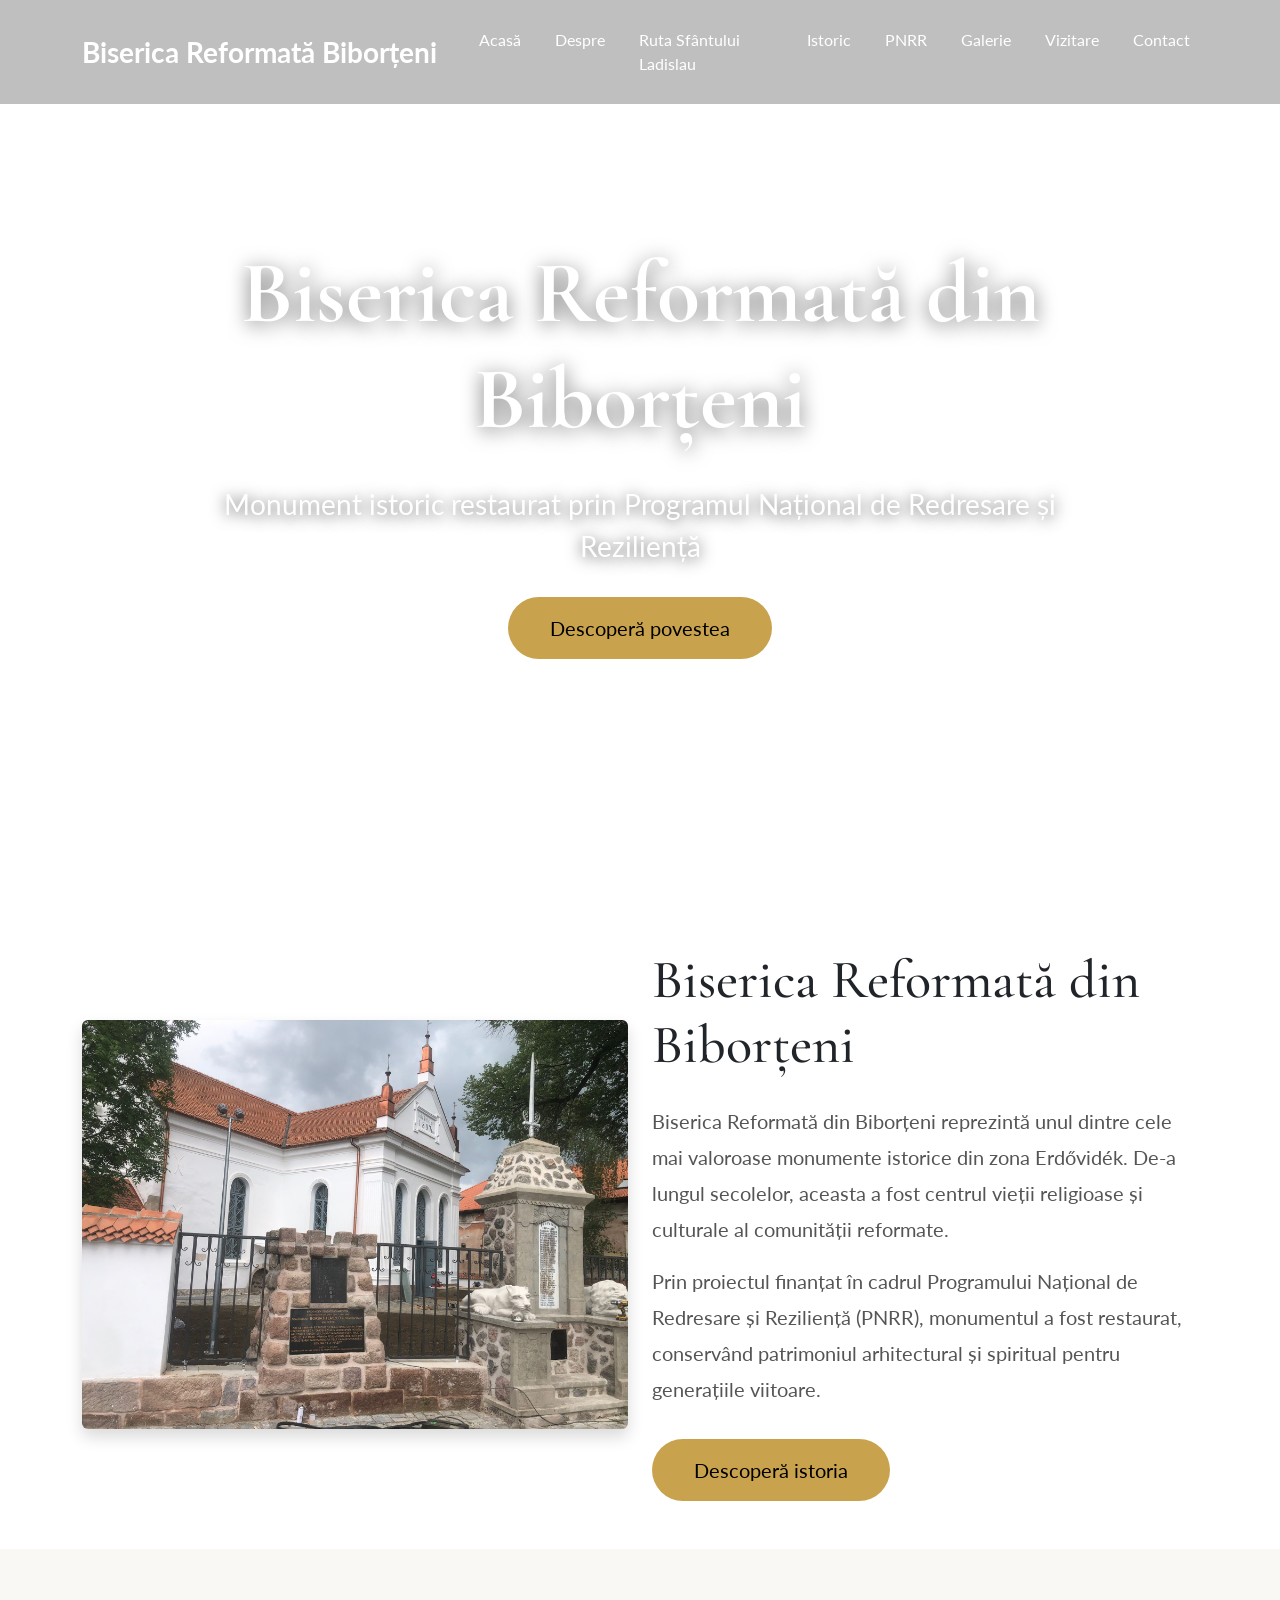
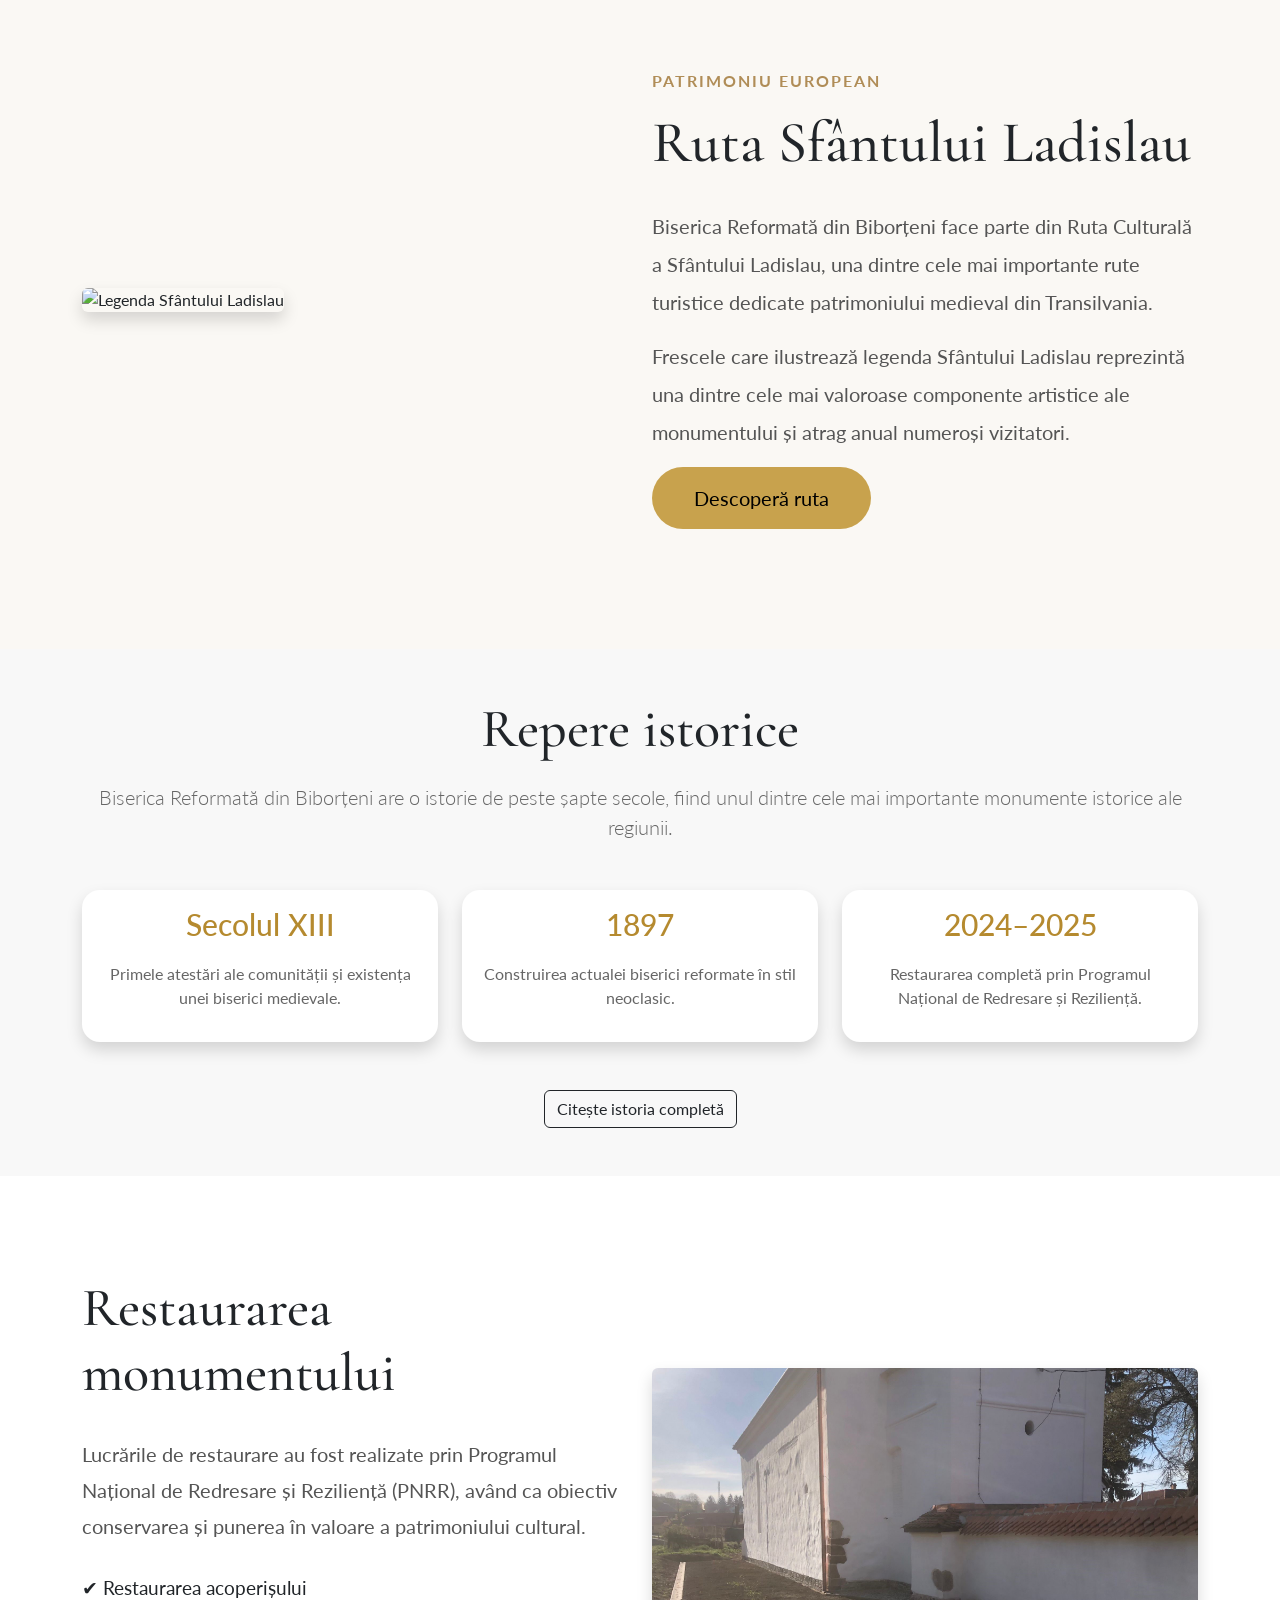
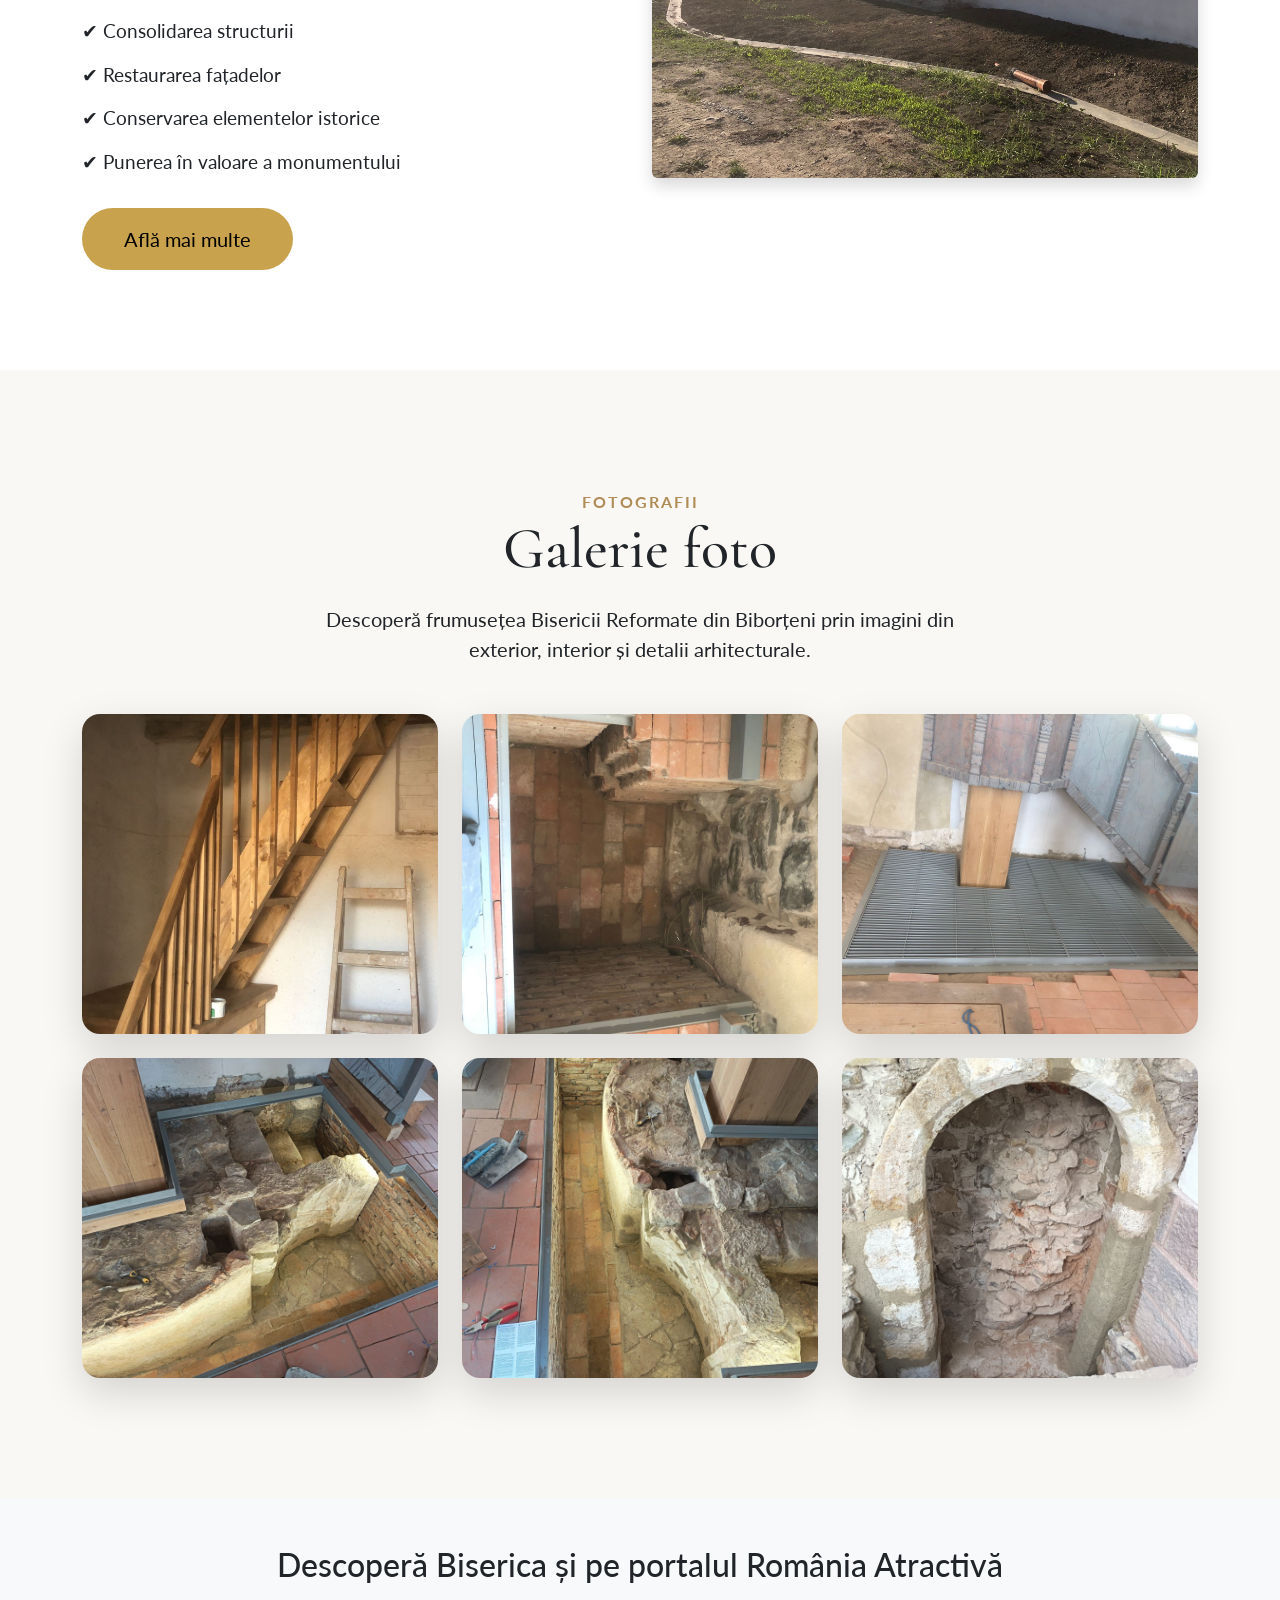
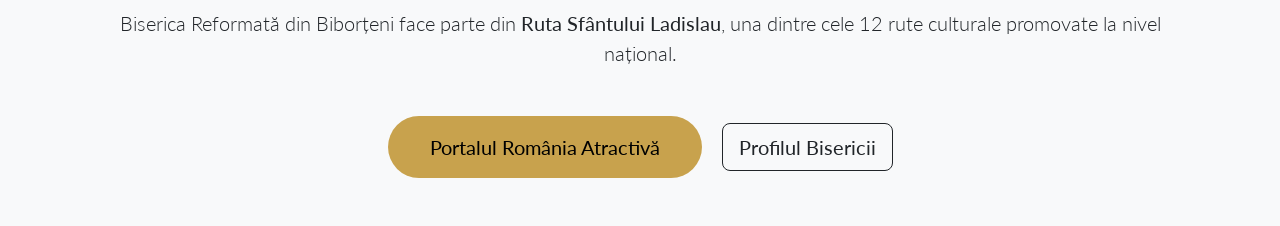
==== index.html @ fb05676d "Adaugare link Romania Atractiva" ====
<!DOCTYPE html>
<html lang="ro">
<head>
    <meta charset="UTF-8">
    <meta name="viewport" content="width=device-width, initial-scale=1.0">

    <title>Biserica Reformată din Biborțeni</title>

    <!-- Bootstrap -->
    <link href="https://cdn.jsdelivr.net/npm/bootstrap@5.3.7/dist/css/bootstrap.min.css" rel="stylesheet">

    <!-- Google Font -->
    <link rel="preconnect" href="https://fonts.googleapis.com">
    <link rel="preconnect" href="https://fonts.gstatic.com" crossorigin>

    <link href="https://fonts.googleapis.com/css2?family=Cormorant+Garamond:wght@400;600;700&family=Lato:wght@300;400;700&display=swap" rel="stylesheet">

    <!-- CSS -->
    <link rel="stylesheet" href="css/style.css">

</head>

<body>

    <!-- NAVBAR -->

<nav class="navbar navbar-expand-lg navbar-dark fixed-top">
    <div class="container">

        <a class="navbar-brand" href="index.html">
            Biserica Reformată Biborțeni
        </a>

        <button class="navbar-toggler" type="button" data-bs-toggle="collapse" data-bs-target="#menu">
            <span class="navbar-toggler-icon"></span>
        </button>

        <div class="collapse navbar-collapse" id="menu">

            <ul class="navbar-nav ms-auto">

                <li class="nav-item">
    <a class="nav-link active" href="#home">Acasă</a>
</li>

<li class="nav-item">
    <a class="nav-link" href="#despre">Despre</a>
</li>

<li class="nav-item">
    <a class="nav-link" href="#ruta">Ruta Sfântului Ladislau</a>
</li>

<li class="nav-item">
    <a class="nav-link" href="#istoric">Istoric</a>
</li>

<li class="nav-item">
    <a class="nav-link" href="#pnrr">PNRR</a>
</li>

<li class="nav-item">
    <a class="nav-link" href="#galerie">Galerie</a>
</li>

<li class="nav-item">
    <a class="nav-link" href="#vizitare">Vizitare</a>
</li>

<li class="nav-item">
    <a class="nav-link" href="#contact">Contact</a>
</li>
            </ul>

        </div>

    </div>
</nav>


<!-- HERO -->

<section id="home" class="hero">

    <div class="container">

        <h1>Biserica Reformată din Biborțeni</h1>

        <p>
            Monument istoric restaurat prin Programul Național
            de Redresare și Reziliență
        </p>

        <a href="istoric.html" class="btn btn-warning btn-lg">
            Descoperă povestea
        </a>

    </div>

</section>
<!-- Despre biserică -->

<section id="despre" class="about py-5">

    <div class="container">

        <div class="row align-items-center">

            <div class="col-lg-6">

                <img src="images/exterior/1.jpg" class="img-fluid rounded shadow" alt="Biserica Reformată Biborțeni">

            </div>

            <div class="col-lg-6">

                <h2>Biserica Reformată din Biborțeni</h2>

                <p>
                    Biserica Reformată din Biborțeni reprezintă unul dintre cele mai
                    valoroase monumente istorice din zona Erdővidék. De-a lungul
                    secolelor, aceasta a fost centrul vieții religioase și culturale
                    al comunității reformate.
                </p>

                <p>
                    Prin proiectul finanțat în cadrul Programului Național de
                    Redresare și Reziliență (PNRR), monumentul a fost restaurat,
                    conservând patrimoniul arhitectural și spiritual pentru
                    generațiile viitoare.
                </p>

                <a href="istoric.html" class="btn btn-warning mt-3">
                    Descoperă istoria
                </a>

            </div>

        </div>

    </div>

</section>

<!-- RUTA SFÂNTULUI LADISLAU -->

<section id="ruta" class="ruta-section">

    <div class="container">

        <div class="row align-items-center">

            <div class="col-lg-6">

                <div class="ruta-image">

                    <img src="images/fresco/ladislau.jpg"
                         class="img-fluid rounded shadow"
                         alt="Legenda Sfântului Ladislau">

                </div>

            </div>

            <div class="col-lg-6">

                <span class="section-subtitle">
                    Patrimoniu european
                </span>

                <h2>Ruta Sfântului Ladislau</h2>

                <p>
                    Biserica Reformată din Biborțeni face parte din
                    Ruta Culturală a Sfântului Ladislau, una dintre cele
                    mai importante rute turistice dedicate patrimoniului
                    medieval din Transilvania.
                </p>

                <p>
                    Frescele care ilustrează legenda Sfântului Ladislau
                    reprezintă una dintre cele mai valoroase componente
                    artistice ale monumentului și atrag anual numeroși
                    vizitatori.
                </p>

                <a href="#" class="btn btn-warning">
                    Descoperă ruta
                </a>

            </div>

        </div>

    </div>

</section>

<!-- Repere istorice -->

<section id="istoric" class="history-preview py-5">

    <div class="container text-center">

        <h2>Repere istorice</h2>

        <p class="lead mb-5">
            Biserica Reformată din Biborțeni are o istorie de peste șapte secole,
            fiind unul dintre cele mai importante monumente istorice ale regiunii.
        </p>

        <div class="row">

            <div class="col-md-4 mb-4">

                <div class="card h-100 shadow border-0">

                    <div class="card-body">

                        <h3>Secolul XIII</h3>

                        <p>
                            Primele atestări ale comunității și existența unei biserici medievale.
                        </p>

                    </div>

                </div>

            </div>

            <div class="col-md-4 mb-4">

                <div class="card h-100 shadow border-0">

                    <div class="card-body">

                        <h3>1897</h3>

                        <p>
                            Construirea actualei biserici reformate în stil neoclasic.
                        </p>

                    </div>

                </div>

            </div>

            <div class="col-md-4 mb-4">

                <div class="card h-100 shadow border-0">

                    <div class="card-body">

                        <h3>2024–2025</h3>

                        <p>
                            Restaurarea completă prin Programul Național de Redresare și Reziliență.
                        </p>

                    </div>

                </div>

            </div>

        </div>

        <a href="istoric.html" class="btn btn-outline-dark mt-4">
            Citește istoria completă
        </a>

    </div>

</section>

<!-- PNRR -->

<section id="pnrr" class="pnrr-section">

    <div class="container">

        <div class="row align-items-center">

            <div class="col-lg-6 order-lg-2">

                <img src="images/restoration/1.jpg"
                     class="img-fluid rounded shadow"
                     alt="Restaurarea bisericii">

            </div>

            <div class="col-lg-6 order-lg-1">

                <h2>Restaurarea monumentului</h2>

                <p>
                    Lucrările de restaurare au fost realizate prin Programul Național
                    de Redresare și Reziliență (PNRR), având ca obiectiv conservarea
                    și punerea în valoare a patrimoniului cultural.
                </p>

                <ul class="pnrr-list">
                    <li>✔ Restaurarea acoperișului</li>
                    <li>✔ Consolidarea structurii</li>
                    <li>✔ Restaurarea fațadelor</li>
                    <li>✔ Conservarea elementelor istorice</li>
                    <li>✔ Punerea în valoare a monumentului</li>
                </ul>

                <a href="pnrr.html" class="btn btn-warning mt-3">
                    Află mai multe
                </a>

            </div>

        </div>

    </div>

</section>

<!-- GALERIE -->

<section id="galerie" class="gallery-section">

<div class="container">

<div class="text-center mb-5">

<span class="section-subtitle">Fotografii</span>

<h2>Galerie foto</h2>

<p>
Descoperă frumusețea Bisericii Reformate din Biborțeni prin imagini
din exterior, interior și detalii arhitecturale.
</p>

</div>

<div class="row g-4">

<div class="col-md-4">

<img src="images/gallery/1.jpg" class="gallery-img">

</div>

<div class="col-md-4">

<img src="images/gallery/2.jpg" class="gallery-img">

</div>

<div class="col-md-4">

<img src="images/gallery/3.jpg" class="gallery-img">

</div>

<div class="col-md-4">

<img src="images/gallery/4.jpg" class="gallery-img">

</div>

<div class="col-md-4">

<img src="images/gallery/5.jpg" class="gallery-img">

</div>

<div class="col-md-4">

<img src="images/gallery/6.jpg" class="gallery-img">

</div>

</div>

</div>

</section>
<!-- România Atractivă -->

<section class="py-5 bg-light">

    <div class="container text-center">

        <h2 class="mb-4">
            Descoperă Biserica și pe portalul România Atractivă
        </h2>

        <p class="lead mb-5">
            Biserica Reformată din Biborțeni face parte din
            <strong>Ruta Sfântului Ladislau</strong>,
            una dintre cele 12 rute culturale promovate la nivel național.
        </p>

        <a href="https://romania-atractiva.ro/"
           target="_blank"
           class="btn btn-warning btn-lg me-3">

            Portalul România Atractivă

        </a>

        <a href="https://romania-atractiva.ro/ro/profiles/parohia-reformata-biborteni"
           target="_blank"
           class="btn btn-outline-dark btn-lg">

            Profilul Bisericii

        </a>

    </div>

</section>
<script src="https://cdn.jsdelivr.net/npm/bootstrap@5.3.7/dist/js/bootstrap.bundle.min.js"></script>

</body>
</html>
---- css/style.css ----
body{

    font-family: 'Lato', sans-serif;

}

.hero{

    height:100vh;

    background:
        linear-gradient rgba(0,0,0,.45), rgba(0,0,0,.45),
        url("../images/hero/hero.jpg");

    background-size:cover;
    background-position:center;
    background-repeat:no-repeat;

    color:white;

    display:flex;
    align-items:center;
    justify-content:center;

    text-align:center;

}

.hero h1{

    font-family:'Cormorant Garamond', serif;

    font-size:88px;

    font-weight:700;

    text-shadow:0 3px 20px rgba(0,0,0,.6);

}

.hero p{

    font-size:28px;

    margin:30px auto;

    max-width:900px;

    text-shadow:0 2px 15px rgba(0,0,0,.7);

}

/* =========================
   NAVBAR
========================= */

.navbar{

    padding:20px 0;

    background:rgba(0,0,0,.25);

    backdrop-filter:blur(10px);

    transition:.4s;

}

.navbar-brand{

    font-weight:700;

    font-size:28px;

}

.nav-link{

    color:white !important;

    margin-left:18px;

    transition:.3s;

}

.nav-link:hover{

    color:#d4af37 !important;

}
.btn-warning{

    background:#c8a24d;

    border:none;

    padding:16px 42px;

    border-radius:50px;

    font-size:20px;

    transition:.4s;

}

.btn-warning:hover{

    background:white;

    color:#222;

    transform:translateY(-4px);

}
/* =======================
   DESPRE
======================= */

.about{

    padding:100px 0;

    background:#ffffff;

}

.about h2{

    font-family:'Cormorant Garamond', serif;

    font-size:54px;

    margin-bottom:25px;

}

.about p{

    font-size:20px;

    line-height:1.8;

    color:#555;

}

/* ===========================
   HISTORY
=========================== */

.history-preview{

    background:#f8f8f8;

    padding:100px 0;

}

.history-preview h2{

    font-family:'Cormorant Garamond', serif;

    font-size:54px;

    margin-bottom:20px;

}

.history-preview .card{

    border-radius:18px;

    transition:.35s;

}

.history-preview .card:hover{

    transform:translateY(-10px);

}

.history-preview h3{

    color:#b58a2f;

    font-size:30px;

    margin-bottom:20px;

}

.history-preview p{

    color:#666;

}

/* ==========================
   PNRR
========================== */

.pnrr-section{

    padding:100px 0;

    background:white;

}

.pnrr-section h2{

    font-family:'Cormorant Garamond', serif;

    font-size:54px;

    margin-bottom:30px;

}

.pnrr-section p{

    font-size:20px;

    color:#555;

    line-height:1.8;

}

.pnrr-list{

    list-style:none;

    padding:0;

    margin-top:30px;

}

.pnrr-list li{

    font-size:19px;

    margin-bottom:15px;

}

/*=========================
      RUTA
=========================*/

.ruta-section{

    padding:120px 0;

    background:#faf8f4;

}

.section-subtitle{

    color:#b08d57;

    font-weight:700;

    letter-spacing:2px;

    text-transform:uppercase;

}

.ruta-section h2{

    font-family:'Cormorant Garamond', serif;

    font-size:58px;

    margin:15px 0 30px;

}

.ruta-section p{

    font-size:20px;

    line-height:1.9;

    color:#555;

}

.ruta-image img{

    border-radius:20px;

}
/*=========================
GALERIE
=========================*/

.gallery-section{

padding:120px 0;

background:#faf8f4;

}

.gallery-section h2{

font-size:58px;

font-family:'Cormorant Garamond',serif;

margin-bottom:20px;

}

.gallery-section p{

max-width:700px;

margin:auto;

font-size:20px;

margin-bottom:50px;

}

.gallery-img{

width:100%;

height:320px;

object-fit:cover;

border-radius:18px;

transition:.4s;

cursor:pointer;

box-shadow:0 15px 40px rgba(0,0,0,.15);

}

.gallery-img:hover{

transform:scale(1.04);

}
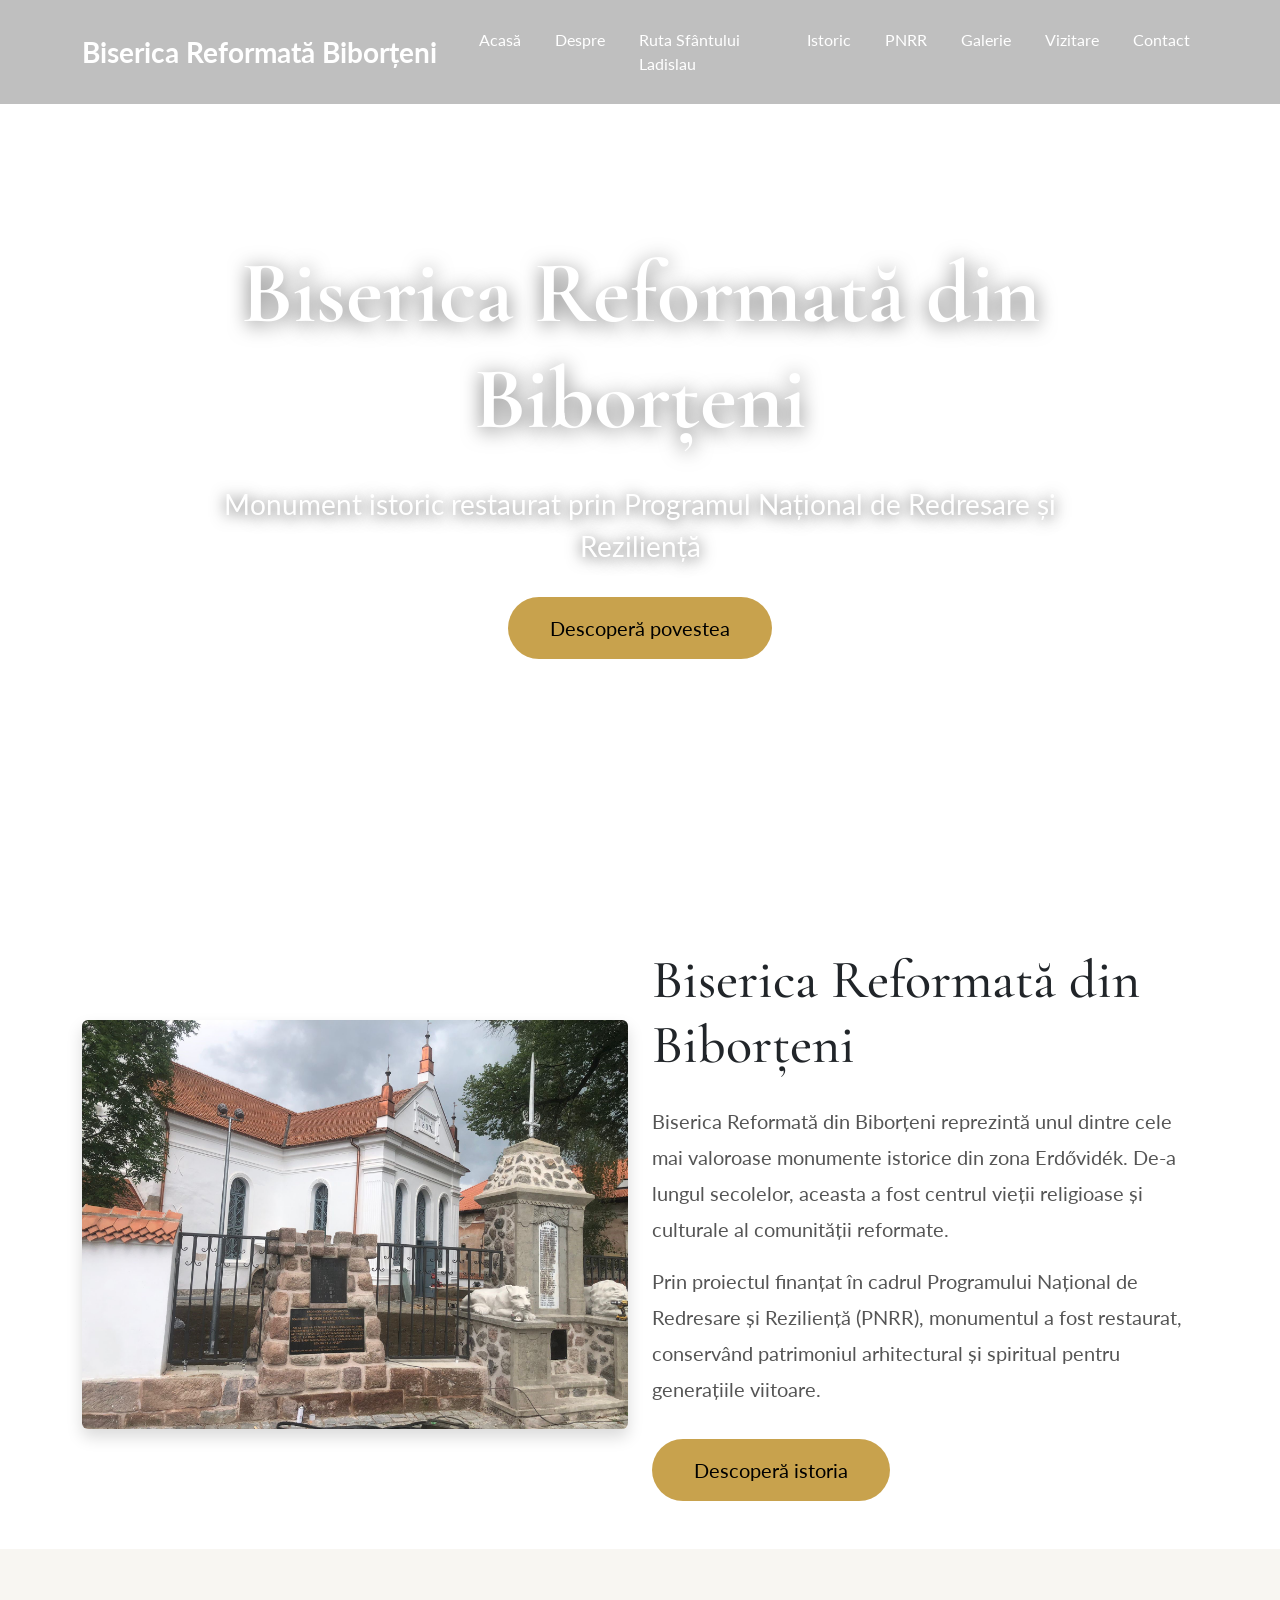
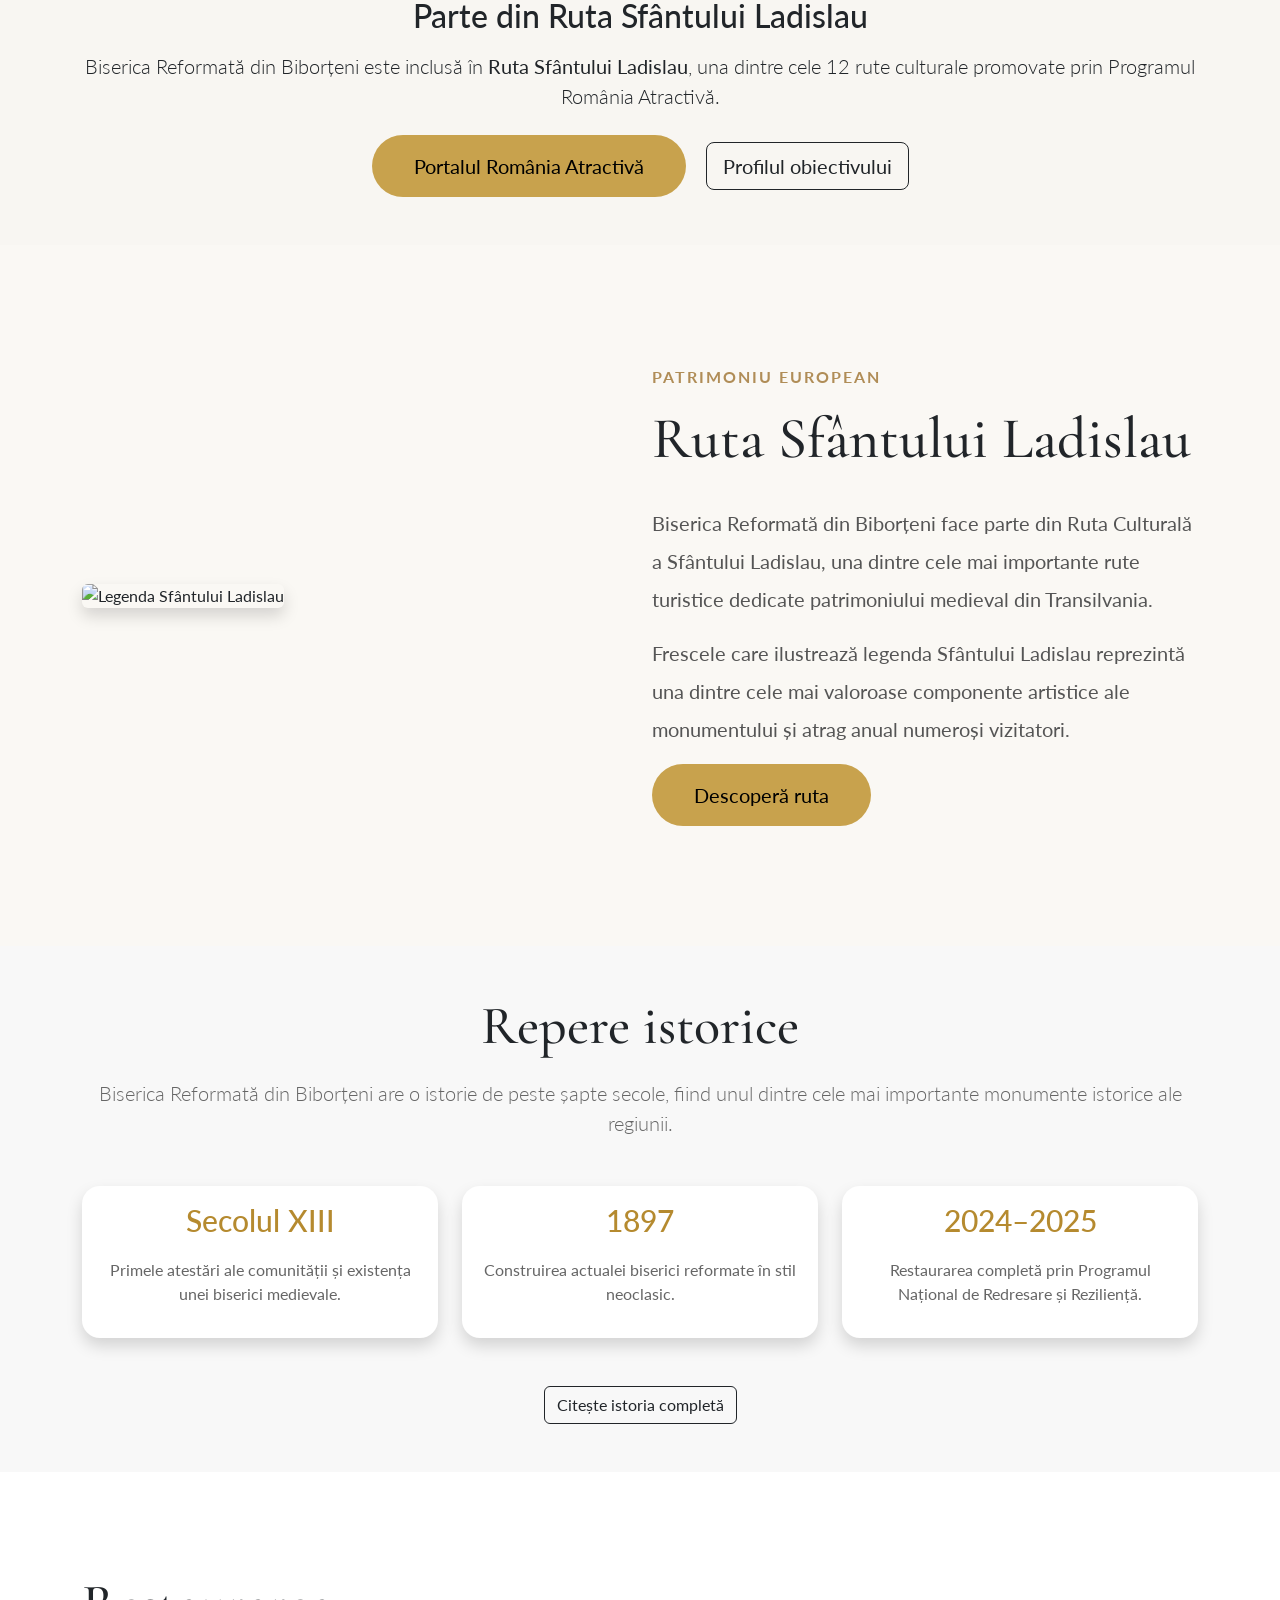
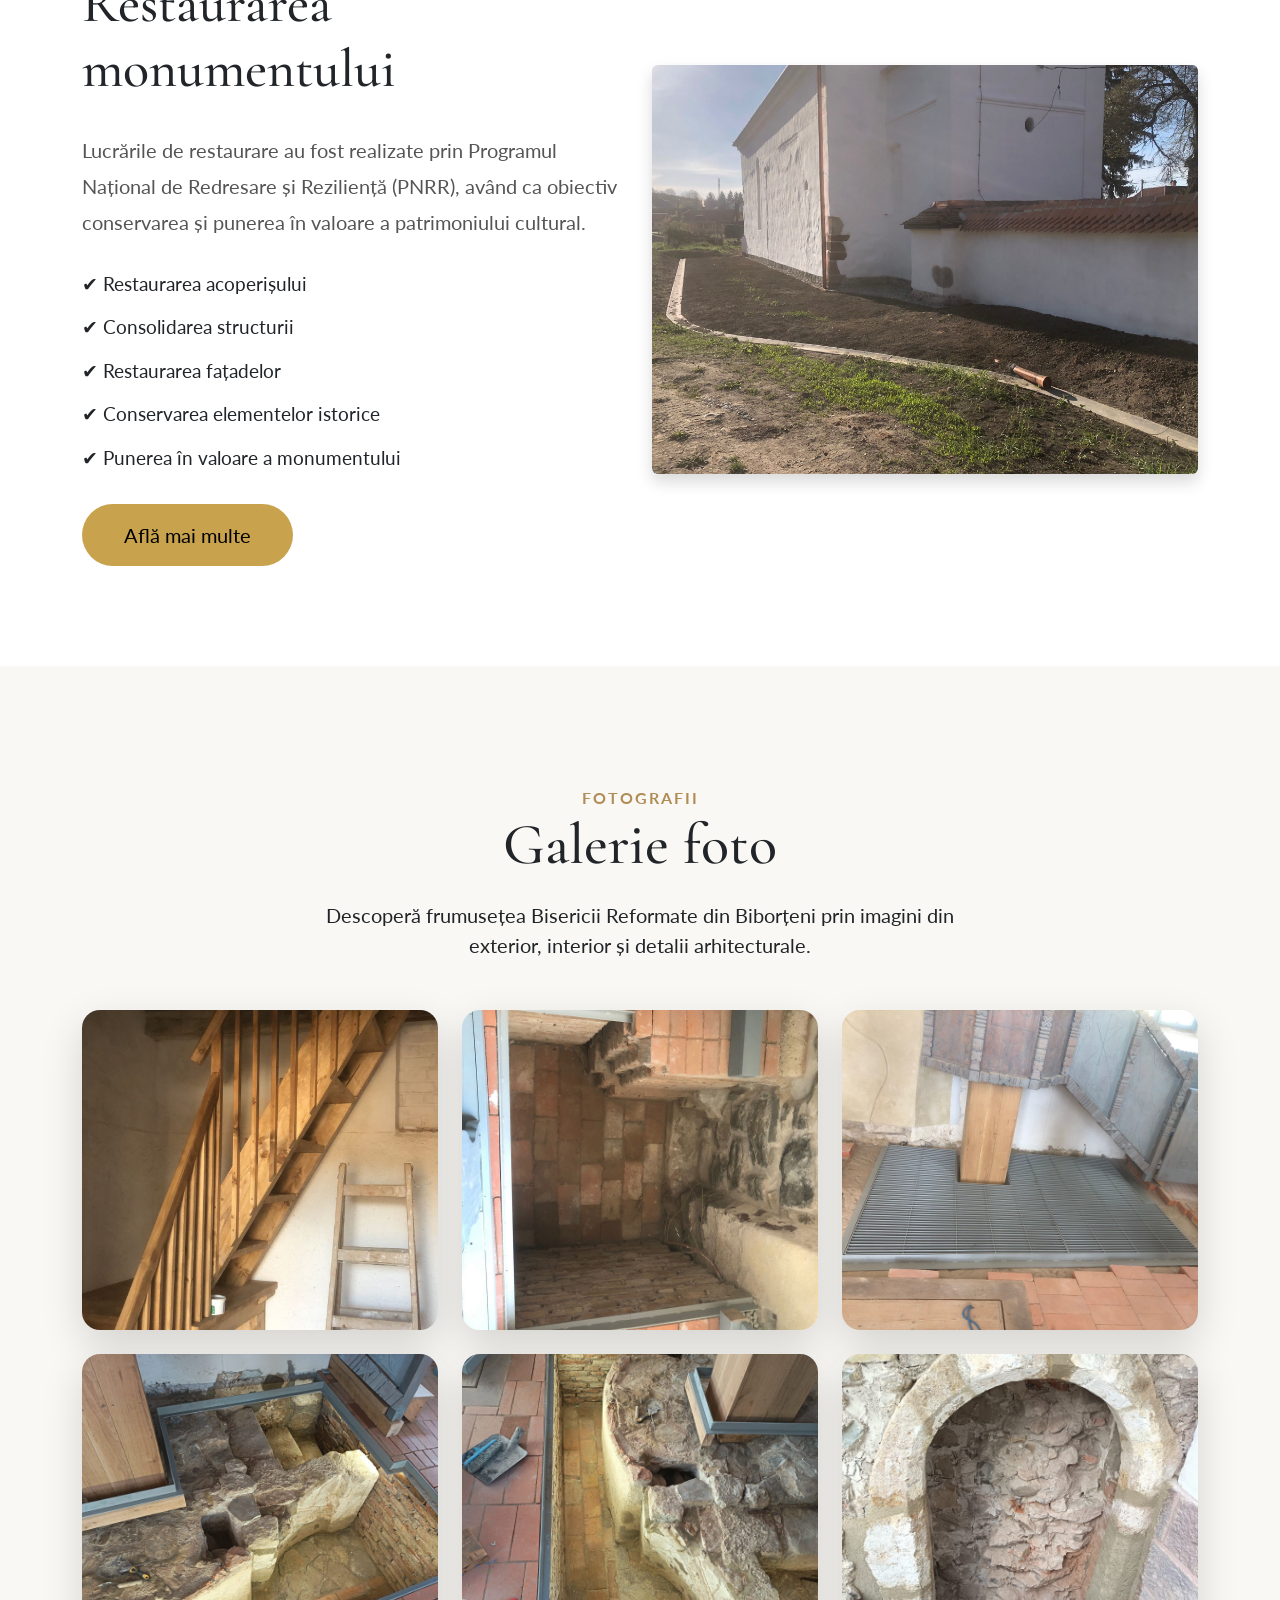
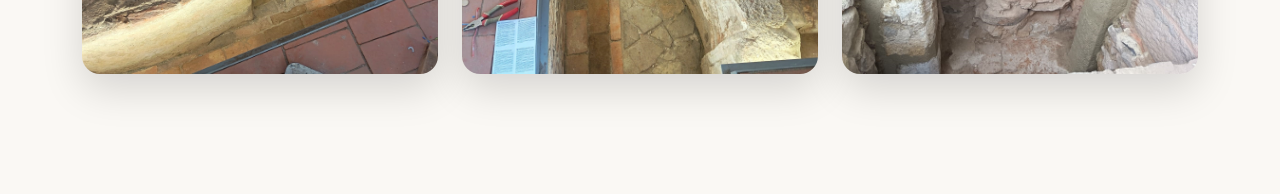
==== commit 6262f010: "Adaugare link Romania Atractiva" ====
--- a/index.html
+++ b/index.html
@@ -142,6 +142,41 @@
 
 </section>
 
+<!-- România Atractivă -->
+
+<section class="py-5" style="background:#f8f6f2;">
+
+    <div class="container text-center">
+
+        <h2 class="mb-3">
+            Parte din Ruta Sfântului Ladislau
+        </h2>
+
+        <p class="lead mb-4">
+            Biserica Reformată din Biborțeni este inclusă în
+            <strong>Ruta Sfântului Ladislau</strong>, una dintre cele 12 rute culturale
+            promovate prin Programul România Atractivă.
+        </p>
+
+        <a href="https://romania-atractiva.ro/"
+           target="_blank"
+           class="btn btn-warning btn-lg me-3">
+
+            Portalul România Atractivă
+
+        </a>
+
+        <a href="https://romania-atractiva.ro/ro/profiles/parohia-reformata-biborteni"
+           target="_blank"
+           class="btn btn-outline-dark btn-lg">
+
+            Profilul obiectivului
+
+        </a>
+
+    </div>
+
+</section>
 <!-- RUTA SFÂNTULUI LADISLAU -->
 
 <section id="ruta" class="ruta-section">
@@ -383,41 +418,7 @@
 </div>
 
 </section>
-<!-- România Atractivă -->
-
-<section class="py-5 bg-light">
-
-    <div class="container text-center">
-
-        <h2 class="mb-4">
-            Descoperă Biserica și pe portalul România Atractivă
-        </h2>
-
-        <p class="lead mb-5">
-            Biserica Reformată din Biborțeni face parte din
-            <strong>Ruta Sfântului Ladislau</strong>,
-            una dintre cele 12 rute culturale promovate la nivel național.
-        </p>
-
-        <a href="https://romania-atractiva.ro/"
-           target="_blank"
-           class="btn btn-warning btn-lg me-3">
-
-            Portalul România Atractivă
-
-        </a>
-
-        <a href="https://romania-atractiva.ro/ro/profiles/parohia-reformata-biborteni"
-           target="_blank"
-           class="btn btn-outline-dark btn-lg">
-
-            Profilul Bisericii
-
-        </a>
-
-    </div>
-
-</section>
+
 <script src="https://cdn.jsdelivr.net/npm/bootstrap@5.3.7/dist/js/bootstrap.bundle.min.js"></script>
 
 </body>
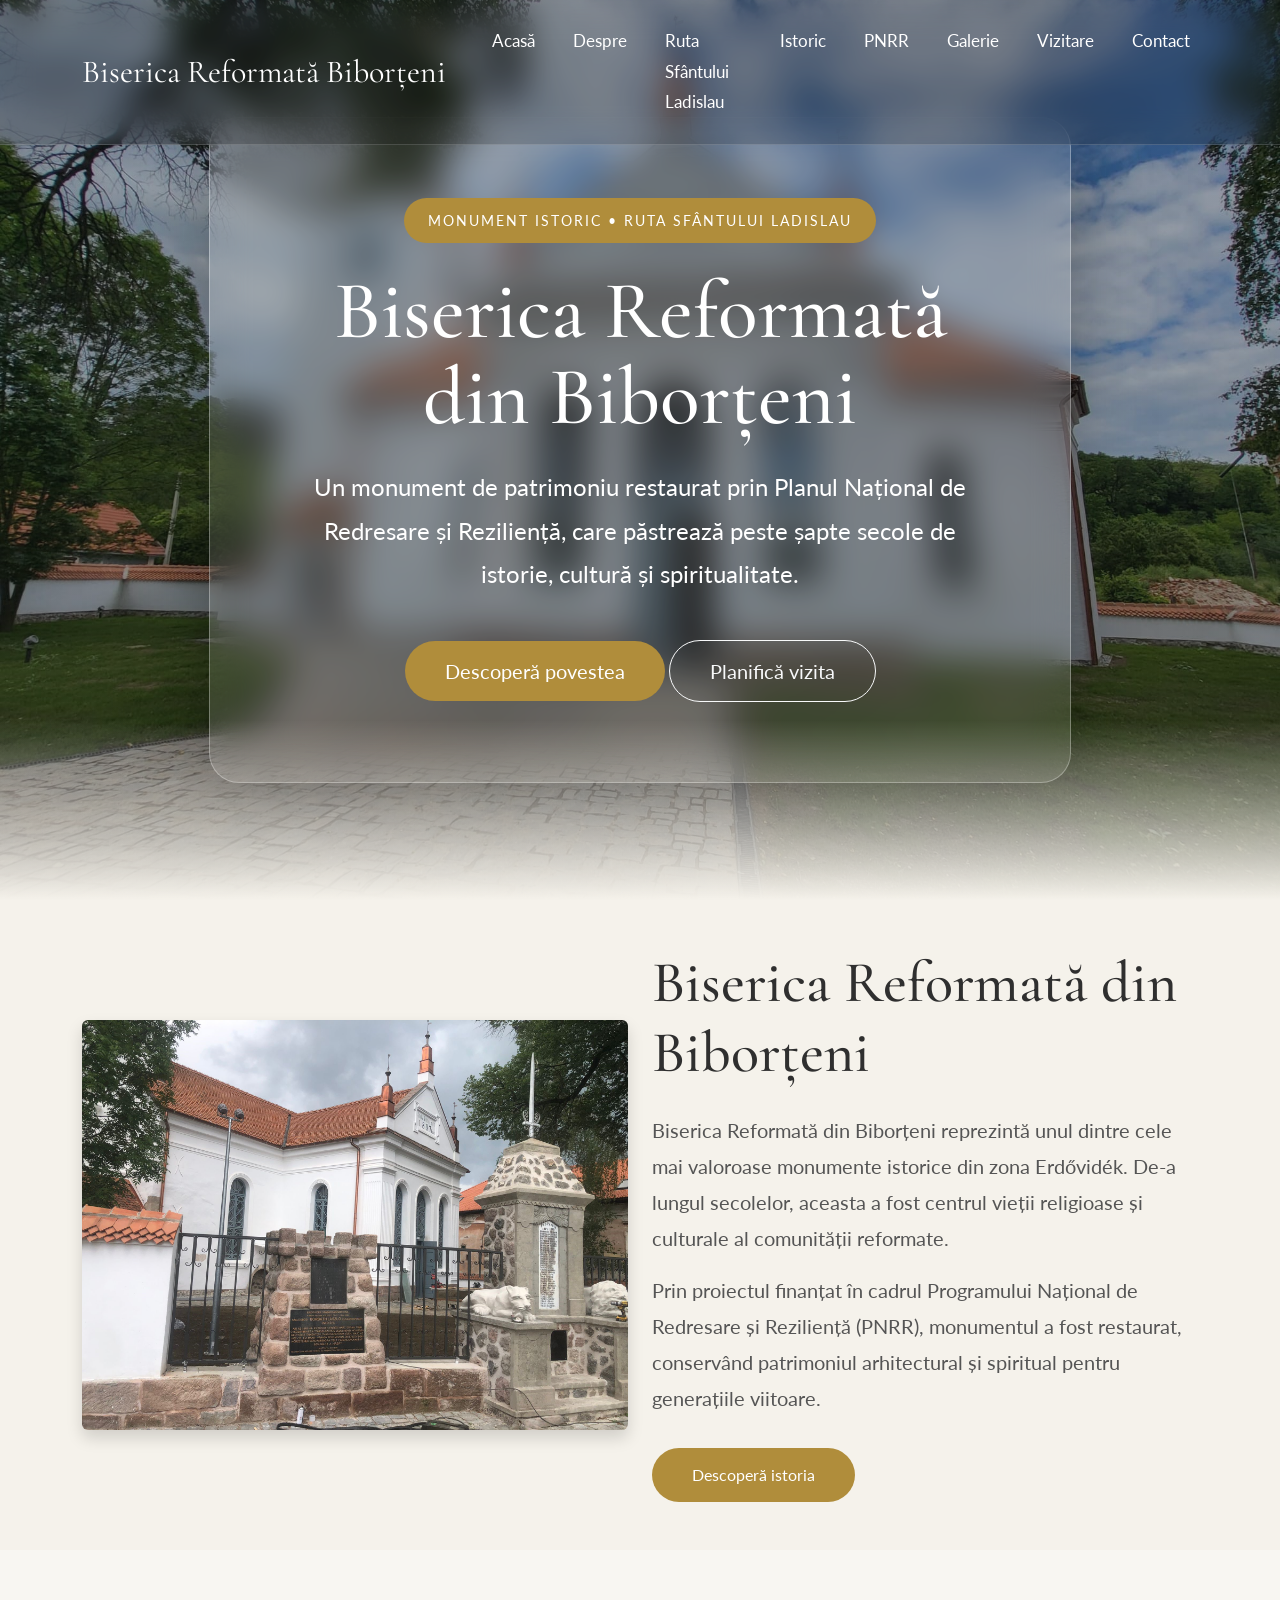
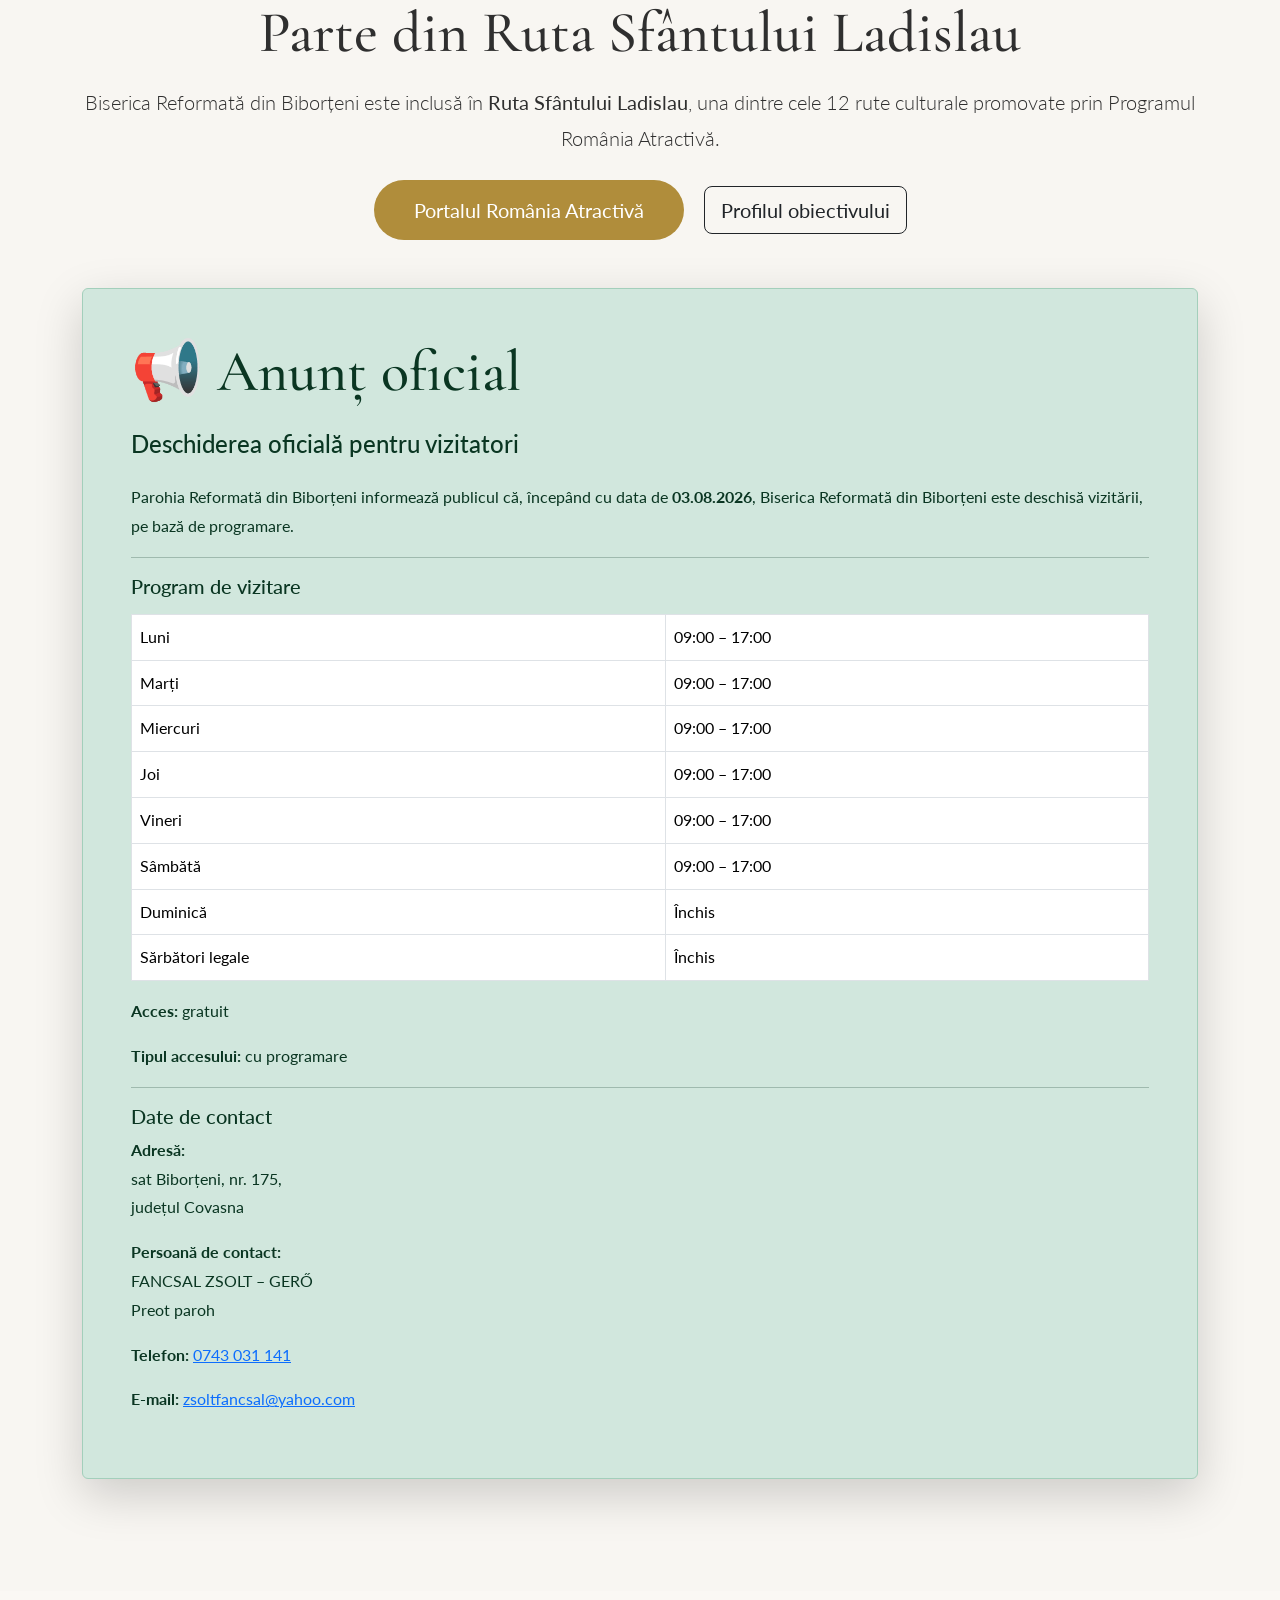
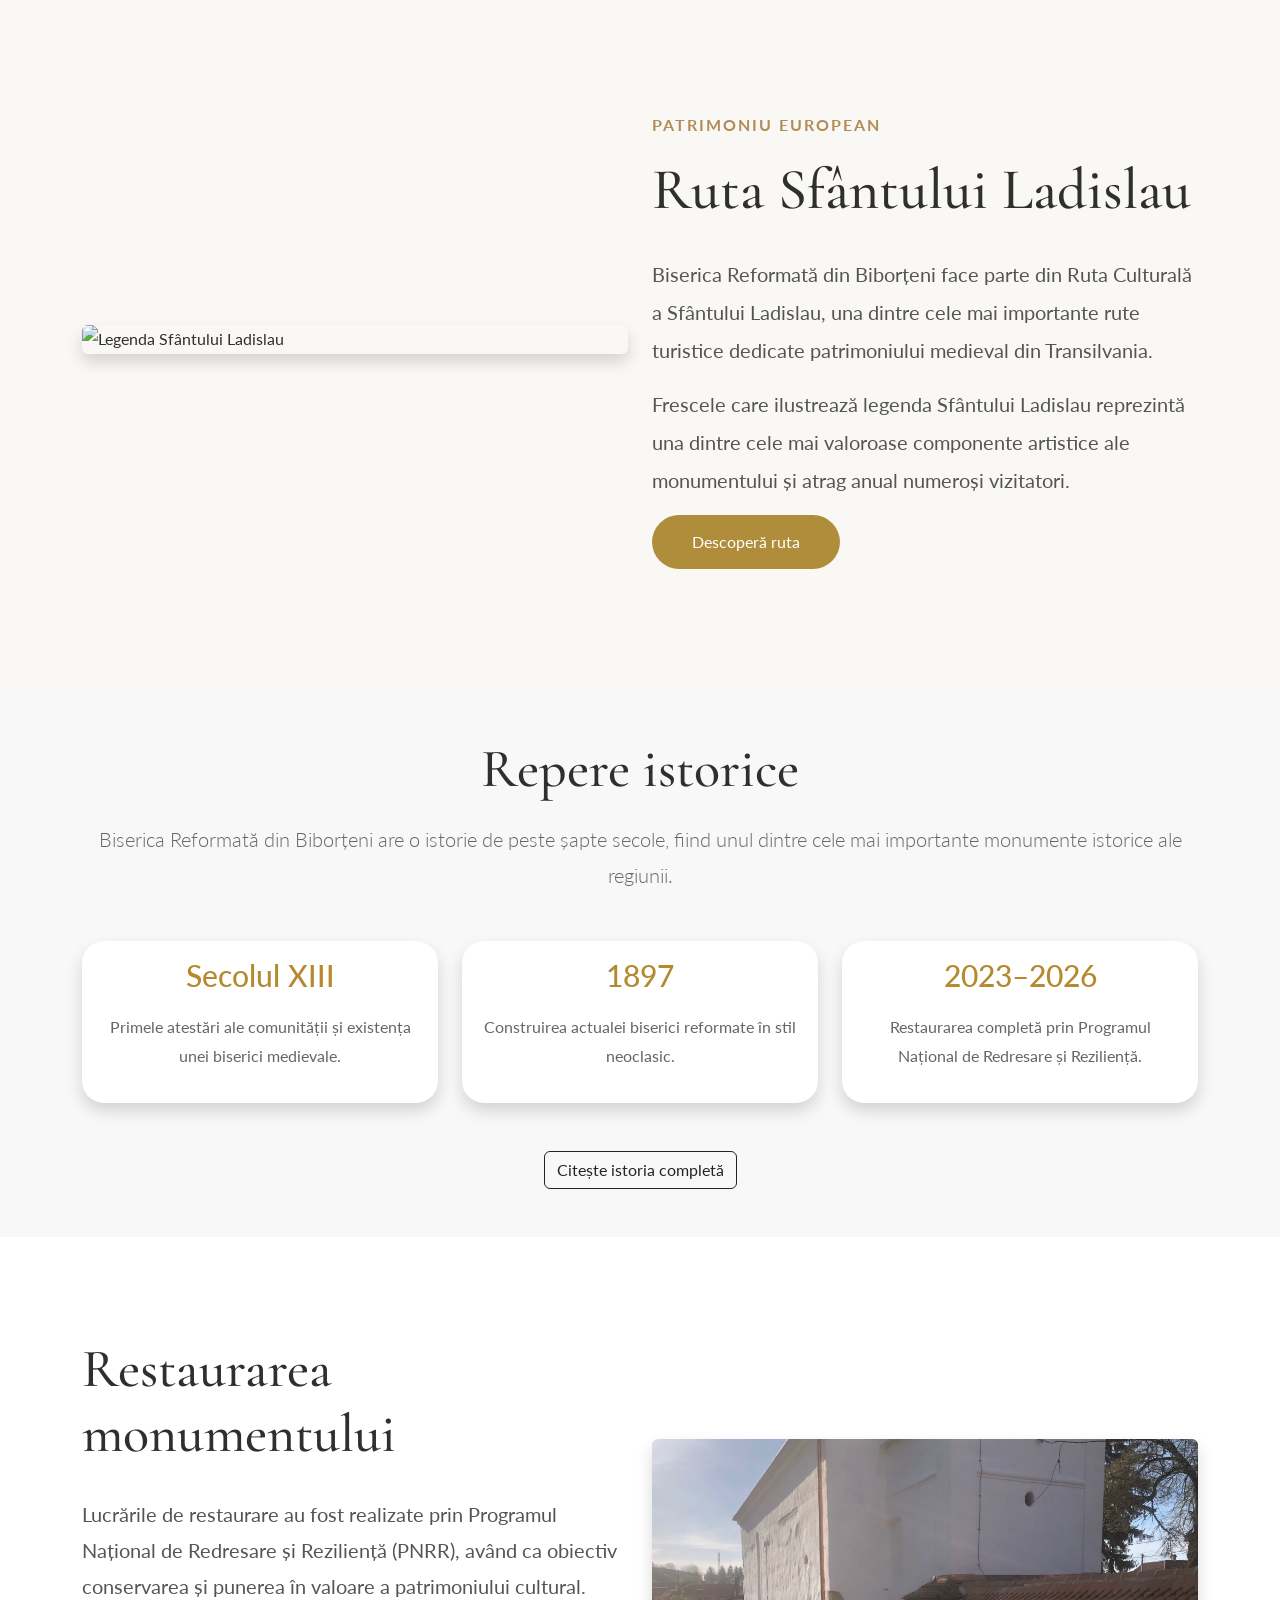
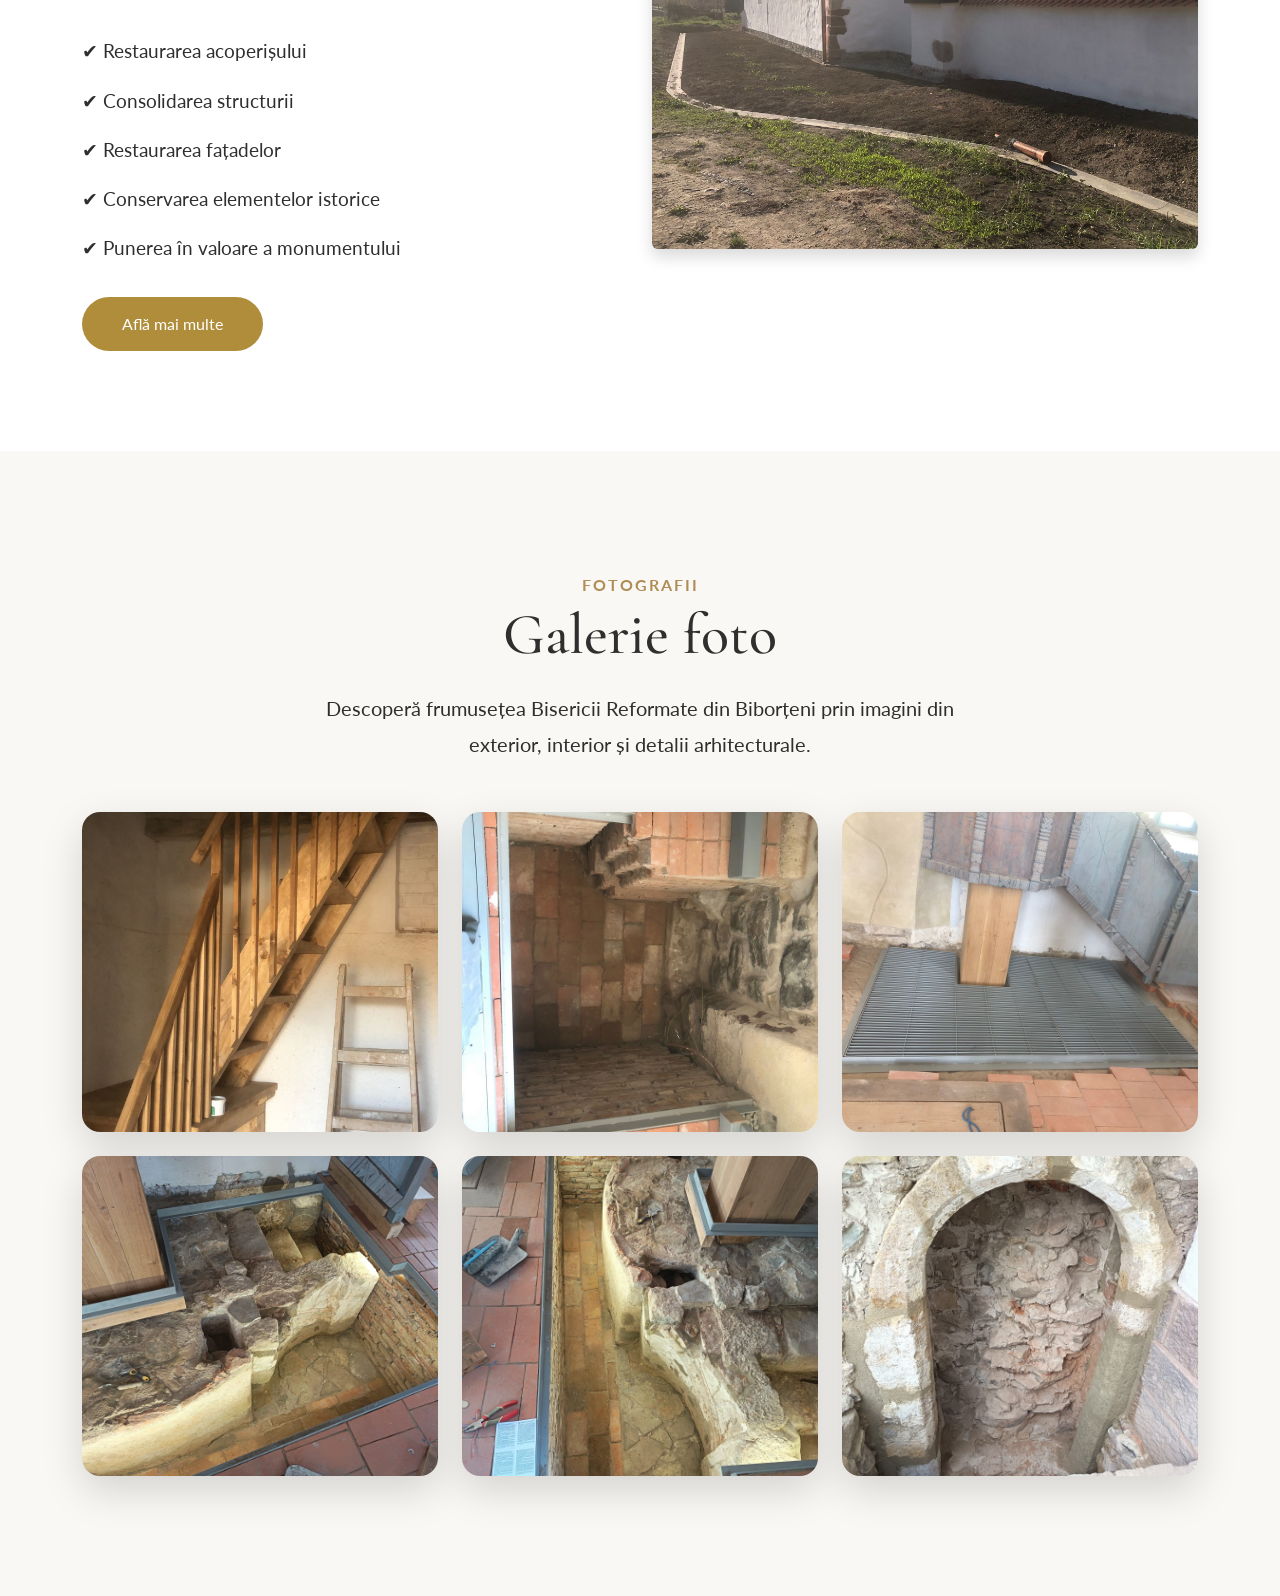
==== commit 99326341: "Premium redesign homepage" ====
--- a/index.html
+++ b/index.html
@@ -80,24 +80,43 @@
 
 <!-- HERO -->
 
-<section id="home" class="hero">
-
-    <div class="container">
-
-        <h1>Biserica Reformată din Biborțeni</h1>
-
-        <p>
-            Monument istoric restaurat prin Programul Național
-            de Redresare și Reziliență
-        </p>
-
-        <a href="istoric.html" class="btn btn-warning btn-lg">
-            Descoperă povestea
-        </a>
-
-    </div>
-
-</section>
+<section class="hero">
+
+    <div class="hero-overlay">
+
+        <div class="hero-box">
+
+            <span class="hero-tag">
+                Monument istoric • Ruta Sfântului Ladislau
+            </span>
+
+            <h1>Biserica Reformată<br>din Biborțeni</h1>
+
+            <p>
+                Un monument de patrimoniu restaurat prin
+                Planul Național de Redresare și Reziliență,
+                care păstrează peste șapte secole de istorie,
+                cultură și spiritualitate.
+            </p>
+
+            <div class="hero-buttons">
+
+                <a href="istoric.html" class="btn btn-warning btn-lg">
+                    Descoperă povestea
+                </a>
+
+                <a href="viziteaza.html" class="btn btn-outline-light btn-lg">
+                    Planifică vizita
+                </a>
+
+            </div>
+
+        </div>
+
+    </div>
+
+</section>
+
 <!-- Despre biserică -->
 
 <section id="despre" class="about py-5">
@@ -176,6 +195,96 @@
 
     </div>
 
+<!-- Anunț oficial -->
+
+<section class="py-5">
+
+    <div class="container">
+
+        <div class="alert alert-success shadow-lg p-5" role="alert">
+
+            <h2 class="mb-4">
+                📢 Anunț oficial
+            </h2>
+
+            <h4 class="mb-4">
+                Deschiderea oficială pentru vizitatori
+            </h4>
+
+            <p>
+                Parohia Reformată din Biborțeni informează publicul că,
+                începând cu data de <strong>03.08.2026</strong>,
+                Biserica Reformată din Biborțeni este deschisă vizitării,
+                pe bază de programare.
+            </p>
+
+            <hr>
+
+            <h5>Program de vizitare</h5>
+
+            <table class="table table-bordered mt-3">
+
+                <tr><td>Luni</td><td>09:00 – 17:00</td></tr>
+                <tr><td>Marți</td><td>09:00 – 17:00</td></tr>
+                <tr><td>Miercuri</td><td>09:00 – 17:00</td></tr>
+                <tr><td>Joi</td><td>09:00 – 17:00</td></tr>
+                <tr><td>Vineri</td><td>09:00 – 17:00</td></tr>
+                <tr><td>Sâmbătă</td><td>09:00 – 17:00</td></tr>
+                <tr><td>Duminică</td><td>Închis</td></tr>
+                <tr><td>Sărbători legale</td><td>Închis</td></tr>
+
+            </table>
+
+            <p>
+                <strong>Acces:</strong> gratuit
+            </p>
+
+            <p>
+                <strong>Tipul accesului:</strong> cu programare
+            </p>
+
+            <hr>
+
+            <h5>Date de contact</h5>
+
+            <p>
+
+                <strong>Adresă:</strong><br>
+                sat Biborțeni, nr. 175,<br>
+                județul Covasna
+
+            </p>
+
+            <p>
+
+                <strong>Persoană de contact:</strong><br>
+                FANCSAL ZSOLT – GERŐ<br>
+                Preot paroh
+
+            </p>
+
+            <p>
+
+                <strong>Telefon:</strong>
+                <a href="tel:+40743031141">0743 031 141</a>
+
+            </p>
+
+            <p>
+
+                <strong>E-mail:</strong>
+                <a href="mailto:zsoltfancsal@yahoo.com">
+                    zsoltfancsal@yahoo.com
+                </a>
+
+            </p>
+
+        </div>
+
+    </div>
+
+</section>
+
 </section>
 <!-- RUTA SFÂNTULUI LADISLAU -->
 
@@ -288,7 +397,7 @@
 
                     <div class="card-body">
 
-                        <h3>2024–2025</h3>
+                        <h3>2023–2026</h3>
 
                         <p>
                             Restaurarea completă prin Programul Național de Redresare și Reziliență.
--- a/css/style.css
+++ b/css/style.css
@@ -1,76 +1,195 @@
+/* ==================================================
+   GENERAL
+================================================== */
+
+*{
+    margin:0;
+    padding:0;
+    box-sizing:border-box;
+}
+
+html{
+    scroll-behavior:smooth;
+}
+
 body{
 
-    font-family: 'Lato', sans-serif;
-
-}
+    font-family:'Lato',sans-serif;
+
+    background:#f5f2eb;
+
+    color:#2f2f2f;
+
+    line-height:1.8;
+
+}
+
+img{
+
+    max-width:100%;
+
+    display:block;
+
+}
+
+
+/* ==================================================
+   HERO
+================================================== */
 
 .hero{
 
-    height:100vh;
+    min-height:100vh;
+
+    display:flex;
+
+    justify-content:center;
+
+    align-items:center;
+
+    position:relative;
+
+    overflow:hidden;
 
     background:
-        linear-gradient rgba(0,0,0,.45), rgba(0,0,0,.45),
-        url("../images/hero/hero.jpg");
+    linear-gradient(rgba(25,25,25,.35),rgba(25,25,25,.45)),
+    url("../images/hero/hero.jpg");
 
     background-size:cover;
+
     background-position:center;
-    background-repeat:no-repeat;
+
+}
+
+.hero::after{
+
+    content:"";
+
+    position:absolute;
+
+    left:0;
+
+    right:0;
+
+    bottom:0;
+
+    height:180px;
+
+    background:linear-gradient(to bottom,
+    rgba(245,242,235,0),
+    #f5f2eb);
+
+}
+
+.hero-overlay{
+
+    width:100%;
+
+    display:flex;
+
+    justify-content:center;
+
+    padding:100px 20px;
+
+}
+
+.hero-box{
+
+    max-width:900px;
+
+    padding:80px;
+
+    text-align:center;
+
+    border-radius:30px;
+
+    backdrop-filter:blur(18px);
+
+    background:rgba(255,255,255,.10);
+
+    border:1px solid rgba(255,255,255,.30);
+
+    box-shadow:0 30px 80px rgba(0,0,0,.35);
+
+}
+
+.hero-tag{
+
+    display:inline-block;
+
+    margin-bottom:25px;
+
+    padding:10px 24px;
+
+    border-radius:50px;
+
+    background:#b08d3b;
 
     color:white;
 
-    display:flex;
-    align-items:center;
-    justify-content:center;
-
-    text-align:center;
+    letter-spacing:2px;
+
+    font-size:14px;
+
+    text-transform:uppercase;
 
 }
 
 .hero h1{
 
-    font-family:'Cormorant Garamond', serif;
-
-    font-size:88px;
-
-    font-weight:700;
-
-    text-shadow:0 3px 20px rgba(0,0,0,.6);
+    font-family:'Cormorant Garamond',serif;
+
+    font-size:82px;
+
+    color:white;
+
+    line-height:1.05;
+
+    margin-bottom:25px;
 
 }
 
 .hero p{
 
-    font-size:28px;
-
-    margin:30px auto;
-
-    max-width:900px;
-
-    text-shadow:0 2px 15px rgba(0,0,0,.7);
-
-}
-
-/* =========================
+    color:white;
+
+    font-size:24px;
+
+    max-width:700px;
+
+    margin:auto;
+
+}
+
+.hero-buttons{
+
+    margin-top:45px;
+
+}
+
+/* ==================================================
    NAVBAR
-========================= */
+================================================== */
 
 .navbar{
 
-    padding:20px 0;
-
-    background:rgba(0,0,0,.25);
-
-    backdrop-filter:blur(10px);
-
-    transition:.4s;
+    padding:18px 0;
+
+    background:rgba(20,20,20,.18);
+
+    backdrop-filter:blur(16px);
+
+    border-bottom:1px solid rgba(255,255,255,.15);
 
 }
 
 .navbar-brand{
 
-    font-weight:700;
-
-    font-size:28px;
+    font-family:'Cormorant Garamond',serif;
+
+    font-size:32px;
+
+    color:white !important;
 
 }
 
@@ -78,63 +197,102 @@
 
     color:white !important;
 
-    margin-left:18px;
-
-    transition:.3s;
+    margin-left:22px;
+
+    font-size:17px;
+
+    position:relative;
+
+}
+
+.nav-link::after{
+
+    content:"";
+
+    position:absolute;
+
+    left:0;
+
+    bottom:-5px;
+
+    width:0;
+
+    height:2px;
+
+    background:#b08d3b;
+
+    transition:.35s;
 
 }
 
 .nav-link:hover{
 
-    color:#d4af37 !important;
+    color:#d8bc72 !important;
+
+}
+
+.nav-link:hover::after{
+
+    width:100%;
 
 }
 .btn-warning{
 
-    background:#c8a24d;
+    background:#b08d3b;
 
     border:none;
 
-    padding:16px 42px;
+    color:white;
+
+    padding:15px 40px;
 
     border-radius:50px;
 
-    font-size:20px;
-
-    transition:.4s;
+    transition:.35s;
 
 }
 
 .btn-warning:hover{
 
-    background:white;
-
-    color:#222;
+    background:#8c6b27;
 
     transform:translateY(-4px);
 
 }
+
+.btn-outline-light{
+
+    border-radius:50px;
+
+    padding:15px 40px;
+
+}
+
+
 /* =======================
    DESPRE
 ======================= */
 
-.about{
-
-    padding:100px 0;
-
-    background:#ffffff;
-
-}
-
-.about h2{
-
-    font-family:'Cormorant Garamond', serif;
-
-    font-size:54px;
+.about,
+.history-preview,
+.pnrr-section,
+.ruta-section,
+.gallery-section{
+
+    padding:120px 0;
+
+}
+
+h2{
+
+    font-family:'Cormorant Garamond',serif;
+
+    font-size:58px;
 
     margin-bottom:25px;
 
 }
+
 
 .about p{
 
@@ -168,17 +326,21 @@
 
 }
 
-.history-preview .card{
-
-    border-radius:18px;
+.card{
+
+    border:none;
+
+    border-radius:22px;
 
     transition:.35s;
 
-}
-
-.history-preview .card:hover{
-
-    transform:translateY(-10px);
+    box-shadow:0 20px 45px rgba(0,0,0,.08);
+
+}
+
+.card:hover{
+
+    transform:translateY(-12px);
 
 }
 
@@ -294,7 +456,7 @@
 
 .ruta-image img{
 
-    border-radius:20px;
+    border-radius:18px;
 
 }
 /*=========================
@@ -353,4 +515,40 @@
 
 transform:scale(1.04);
 
+}
+
+
+
+@media(max-width:768px){
+
+.hero h1{
+
+font-size:52px;
+
+}
+
+.hero-box{
+
+padding:40px;
+
+}
+
+.hero p{
+
+font-size:20px;
+
+}
+
+h2{
+
+font-size:42px;
+
+}
+
+.navbar-brand{
+
+font-size:24px;
+
+}
+
 }
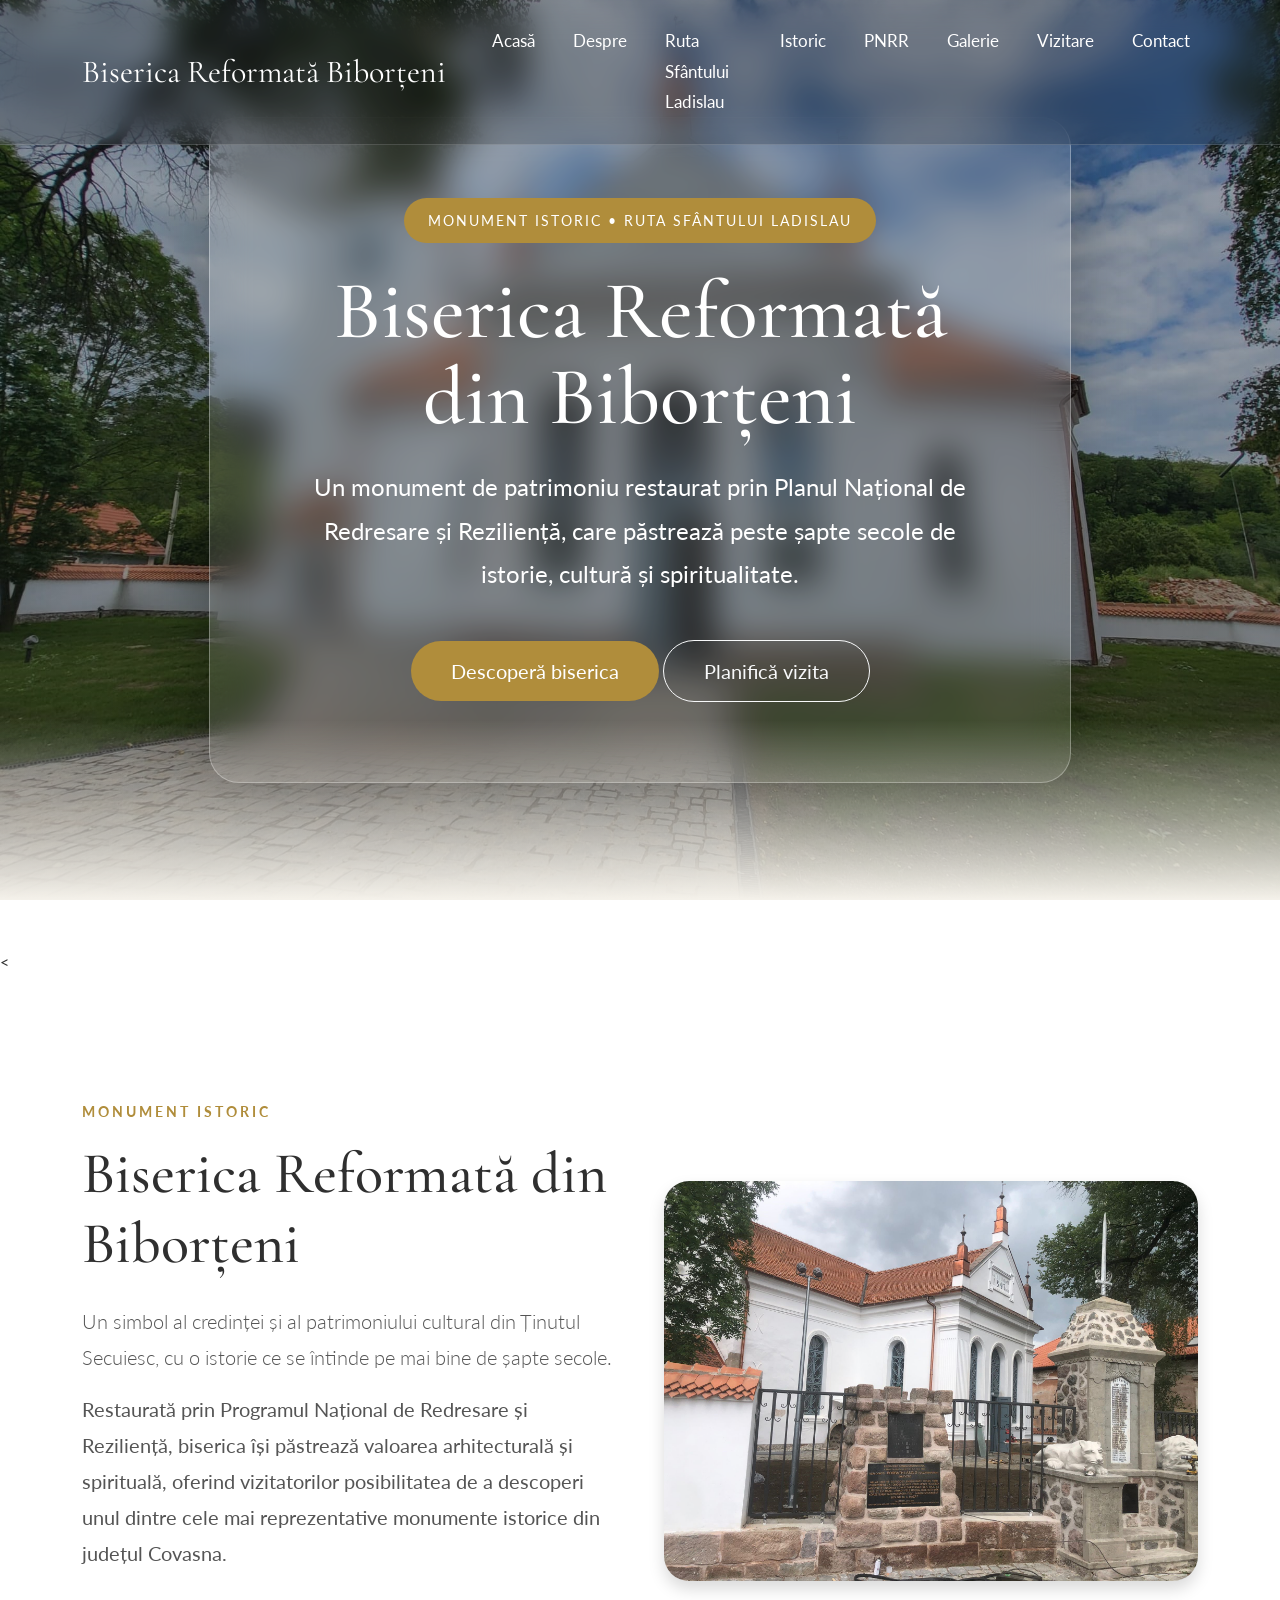
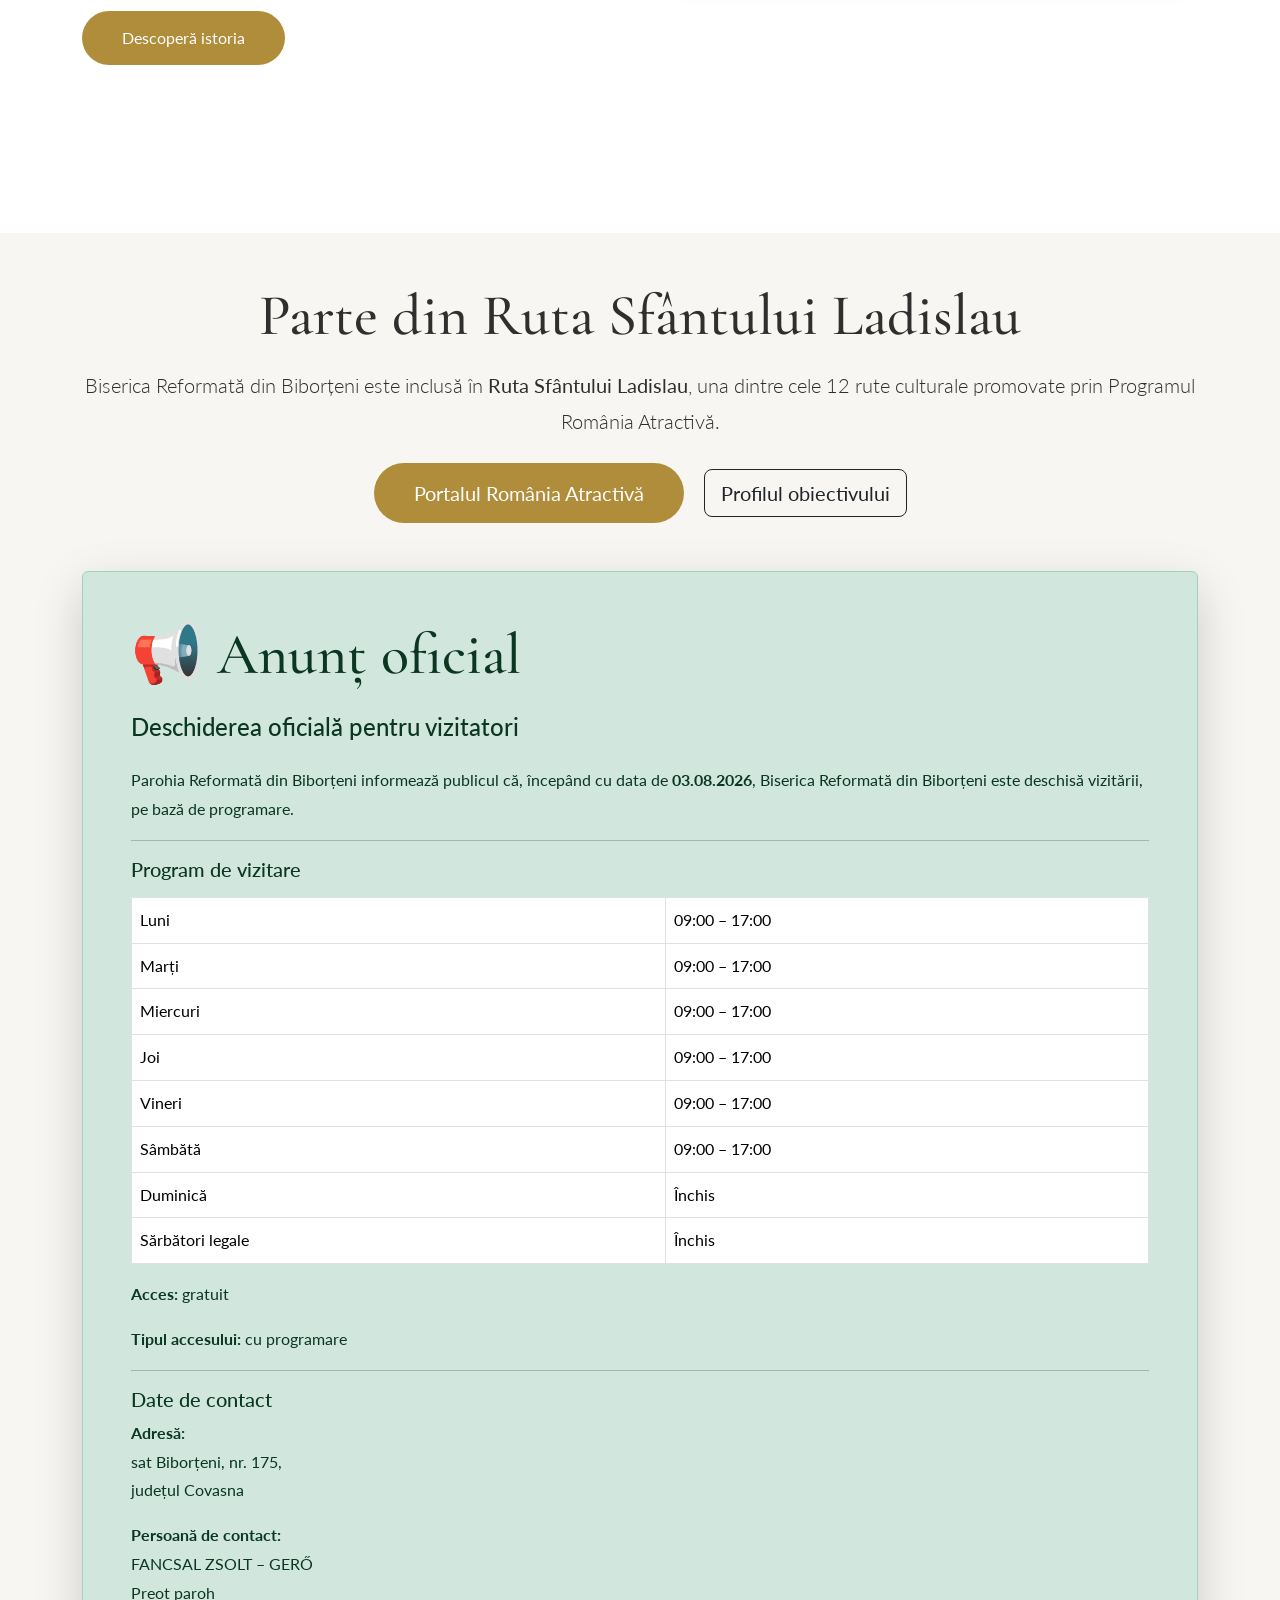
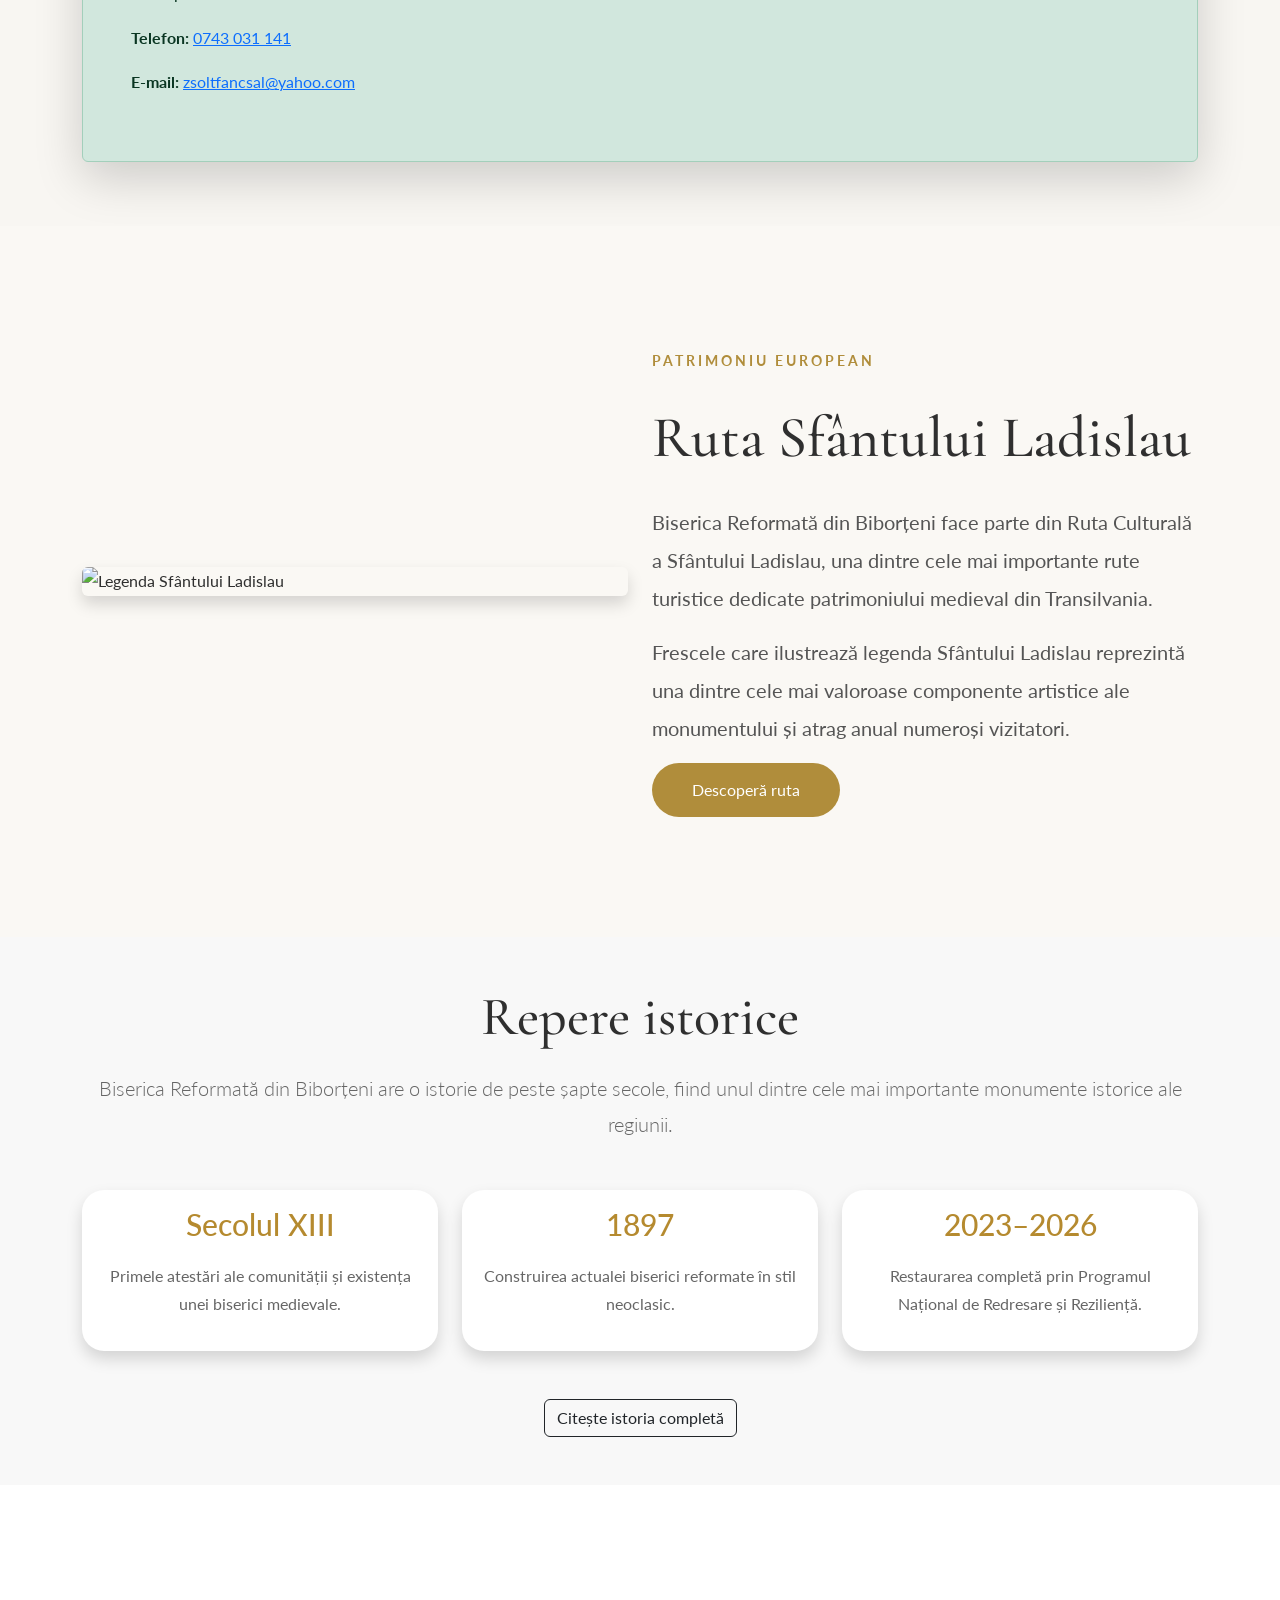
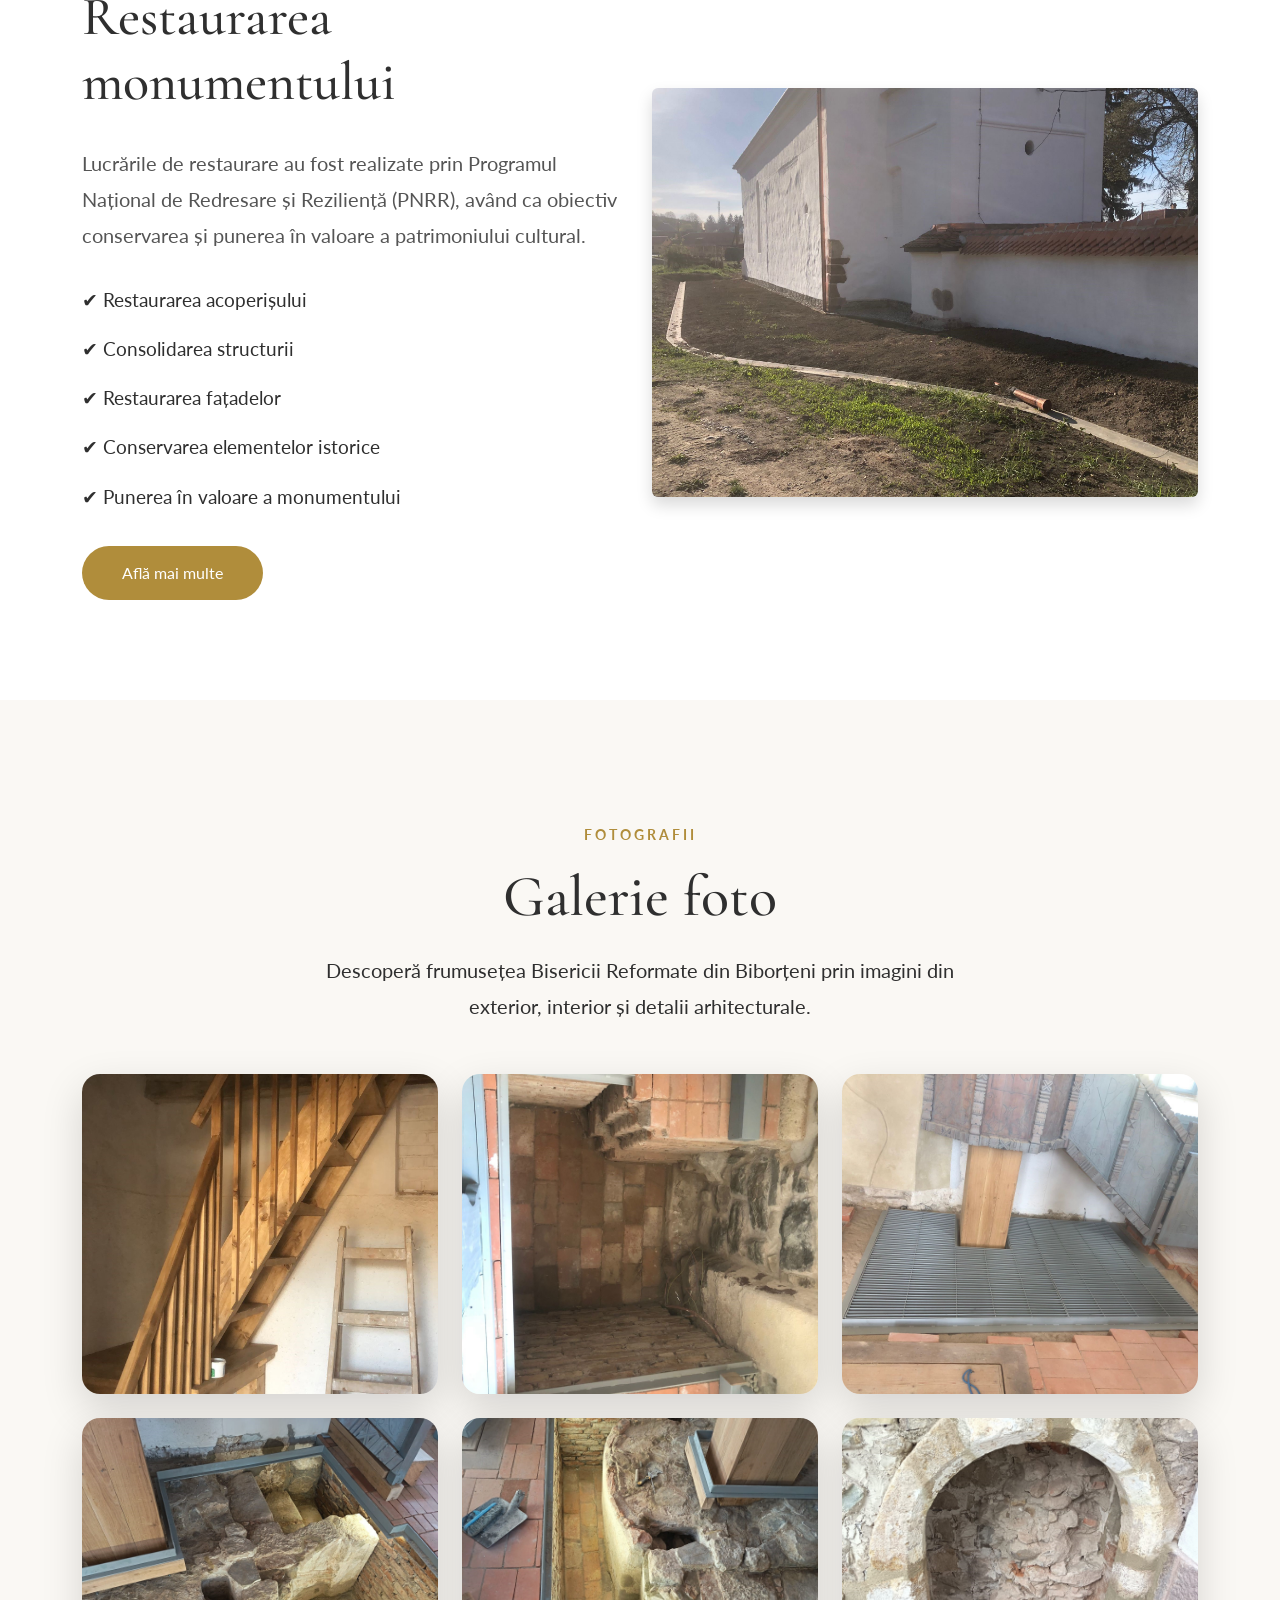
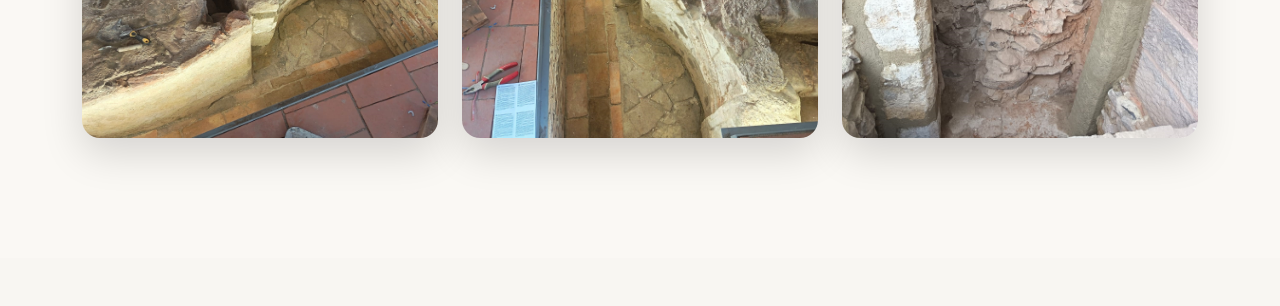
==== commit 87129e89: "Footer și design final" ====
--- a/index.html
+++ b/index.html
@@ -80,7 +80,7 @@
 
 <!-- HERO -->
 
-<section class="hero">
+<section id="home" class="hero">
 
     <div class="hero-overlay">
 
@@ -101,13 +101,13 @@
 
             <div class="hero-buttons">
 
-                <a href="istoric.html" class="btn btn-warning btn-lg">
-                    Descoperă povestea
-                </a>
-
-                <a href="viziteaza.html" class="btn btn-outline-light btn-lg">
-                    Planifică vizita
-                </a>
+               <a href="#despre" class="btn btn-warning btn-lg">
+    Descoperă biserica
+</a>
+
+<a href="viziteaza.html" class="btn btn-outline-light btn-lg">
+    Planifică vizita
+</a>
 
             </div>
 
@@ -121,43 +121,47 @@
 
 <section id="despre" class="about py-5">
 
+    <<section class="about">
+
     <div class="container">
 
-        <div class="row align-items-center">
+        <div class="row align-items-center g-5">
 
             <div class="col-lg-6">
 
-                <img src="images/exterior/1.jpg" class="img-fluid rounded shadow" alt="Biserica Reformată Biborțeni">
-
-            </div>
-
-            <div class="col-lg-6">
+                <span class="section-subtitle">
+                    MONUMENT ISTORIC
+                </span>
 
                 <h2>Biserica Reformată din Biborțeni</h2>
 
+                <p class="lead">
+                    Un simbol al credinței și al patrimoniului cultural din Ținutul Secuiesc, cu o istorie ce se întinde pe mai bine de șapte secole.
+                </p>
+
                 <p>
-                    Biserica Reformată din Biborțeni reprezintă unul dintre cele mai
-                    valoroase monumente istorice din zona Erdővidék. De-a lungul
-                    secolelor, aceasta a fost centrul vieții religioase și culturale
-                    al comunității reformate.
+                    Restaurată prin Programul Național de Redresare și Reziliență, biserica își păstrează valoarea arhitecturală și spirituală, oferind vizitatorilor posibilitatea de a descoperi unul dintre cele mai reprezentative monumente istorice din județul Covasna.
                 </p>
 
-                <p>
-                    Prin proiectul finanțat în cadrul Programului Național de
-                    Redresare și Reziliență (PNRR), monumentul a fost restaurat,
-                    conservând patrimoniul arhitectural și spiritual pentru
-                    generațiile viitoare.
-                </p>
-
-                <a href="istoric.html" class="btn btn-warning mt-3">
+                <a href="istoric.html" class="btn btn-warning mt-4">
                     Descoperă istoria
                 </a>
 
             </div>
 
-        </div>
-
-    </div>
+            <div class="col-lg-6">
+
+                <img src="images/exterior/1.jpg"
+                     class="img-fluid shadow about-image"
+                     alt="Biserica Reformată din Biborțeni">
+
+            </div>
+
+        </div>
+
+    </div>
+
+</section>
 
 </section>
 
@@ -285,7 +289,7 @@
 
 </section>
 
-</section>
+
 <!-- RUTA SFÂNTULUI LADISLAU -->
 
 <section id="ruta" class="ruta-section">
--- a/css/style.css
+++ b/css/style.css
@@ -424,15 +424,22 @@
 
 .section-subtitle{
 
-    color:#b08d57;
+    display:inline-block;
+
+    color:#b08d3b;
+
+    font-size:14px;
 
     font-weight:700;
 
-    letter-spacing:2px;
+    letter-spacing:3px;
 
     text-transform:uppercase;
 
-}
+    margin-bottom:15px;
+
+}
+
 
 .ruta-section h2{
 
@@ -551,4 +558,77 @@
 
 }
 
+}
+
+.about{
+
+    background:white;
+
+}
+
+.about-image{
+
+    border-radius:25px;
+
+    box-shadow:0 25px 60px rgba(0,0,0,.18);
+
+    transition:.4s;
+
+}
+
+.about-image:hover{
+
+    transform:scale(1.02);
+
+}
+
+/* ==========================
+   FOOTER
+========================== */
+
+.footer{
+
+    background:#1d1d1d;
+
+    color:white;
+
+    padding:70px 0 30px;
+
+}
+
+.footer h3,
+.footer h4{
+
+    font-family:'Cormorant Garamond',serif;
+
+    color:#d8bc72;
+
+    margin-bottom:20px;
+
+}
+
+.footer p{
+
+    color:#d6d6d6;
+
+    line-height:1.8;
+
+}
+
+.footer hr{
+
+    border-color:rgba(255,255,255,.15);
+
+    margin:40px 0 20px;
+
+}
+
+.footer-bottom{
+
+    text-align:center;
+
+    color:#aaa;
+
+    font-size:15px;
+
 }
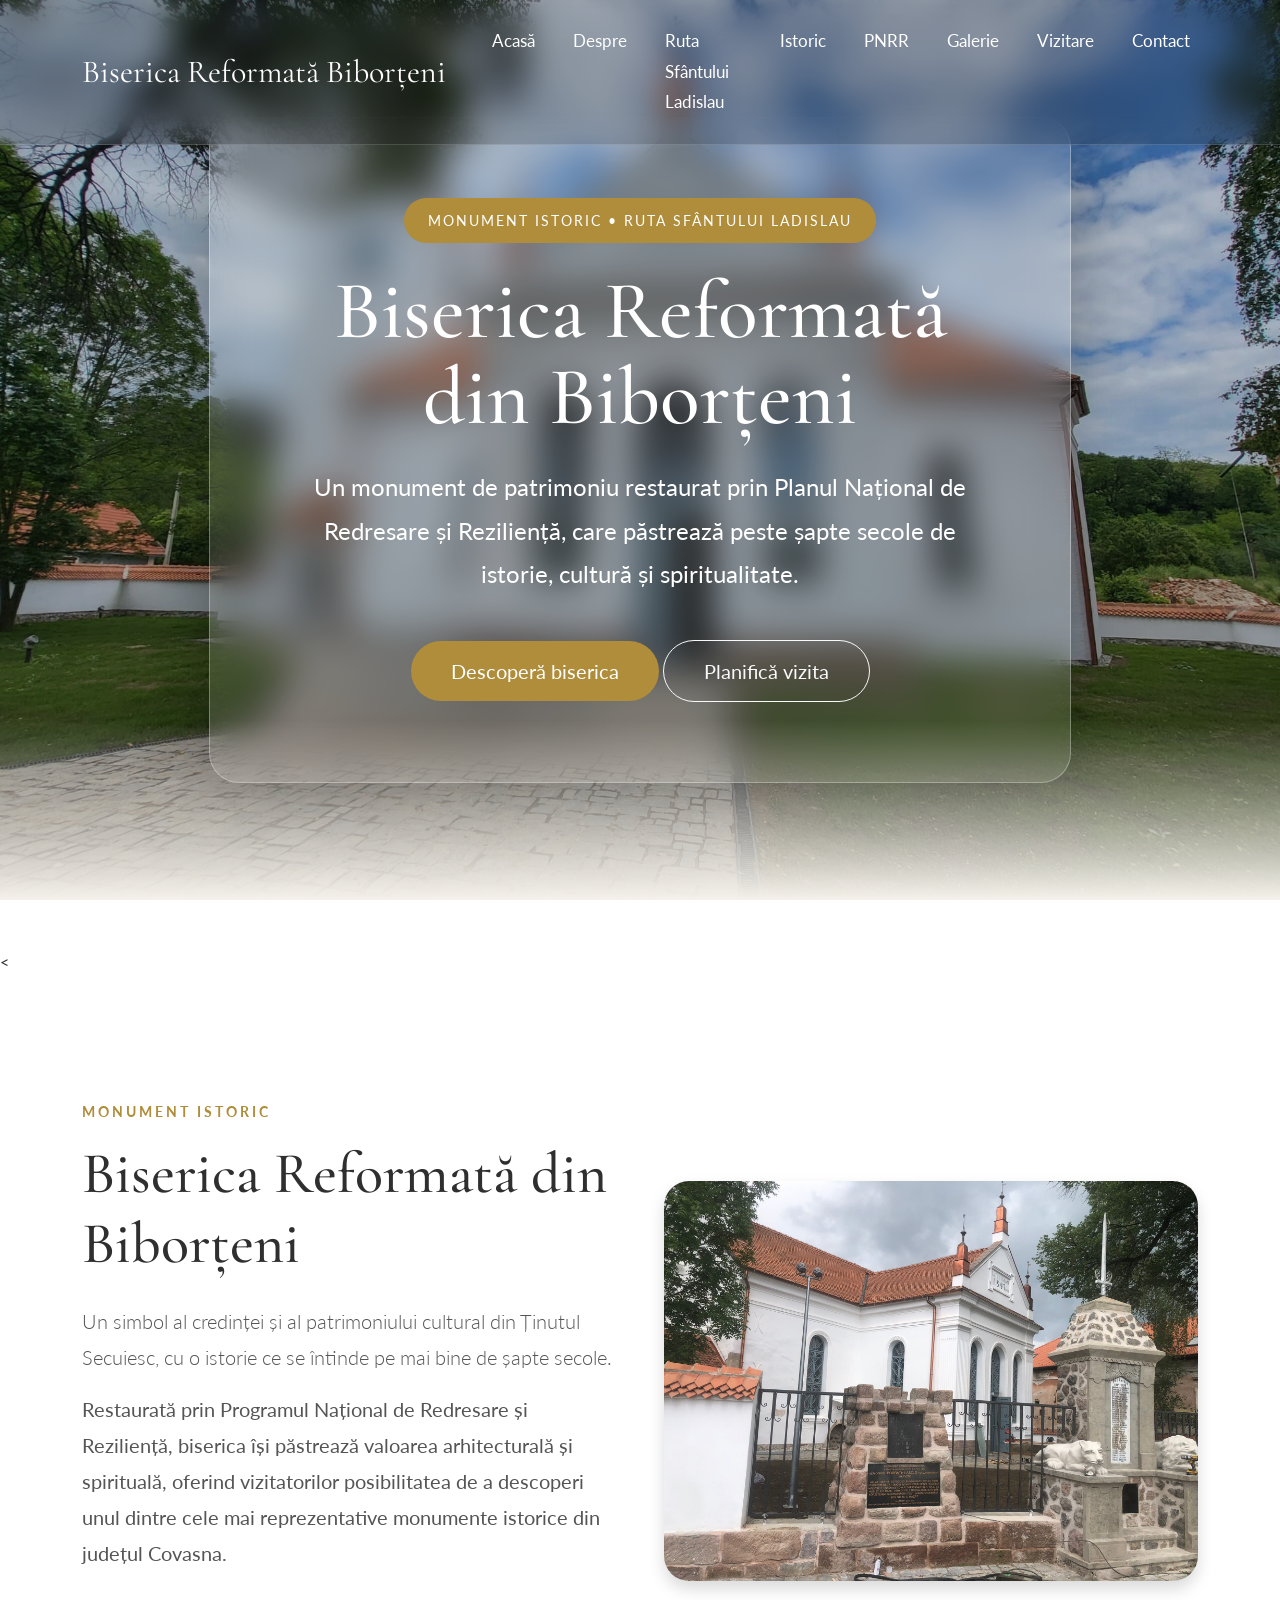
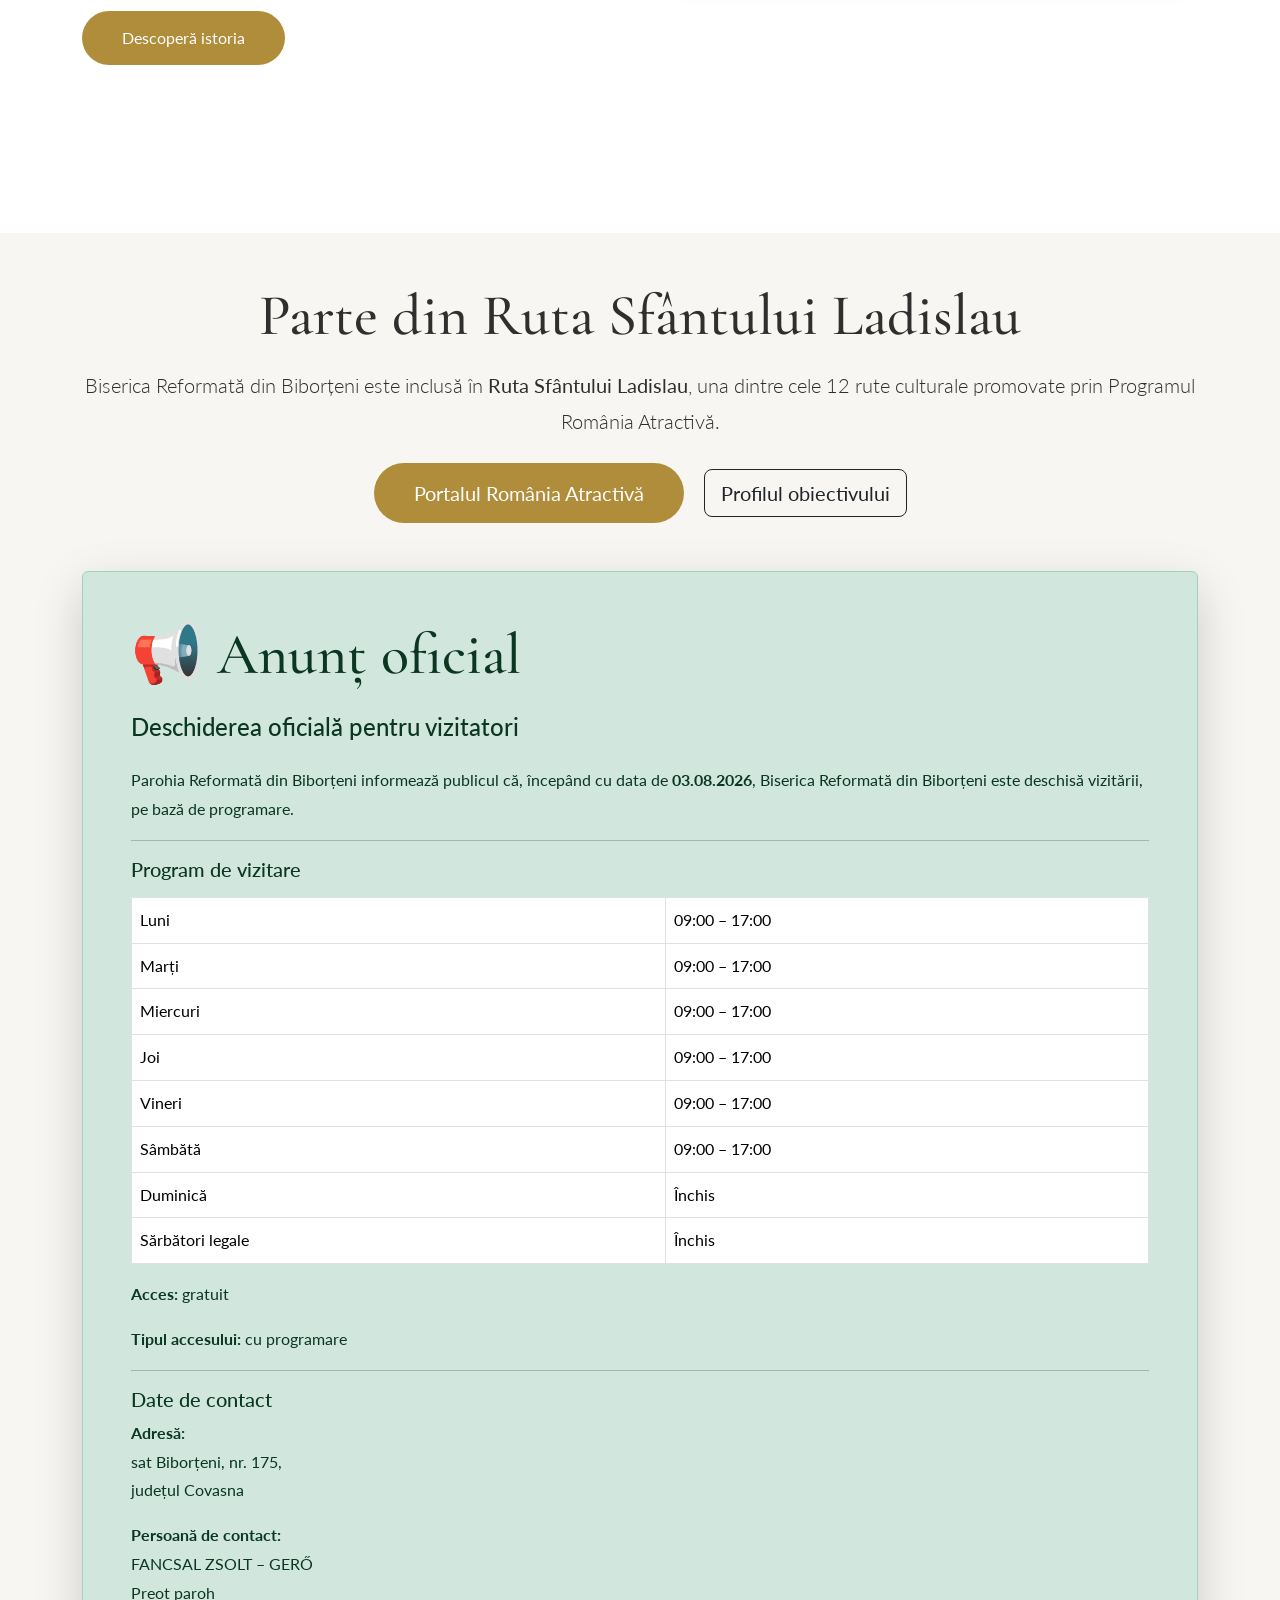
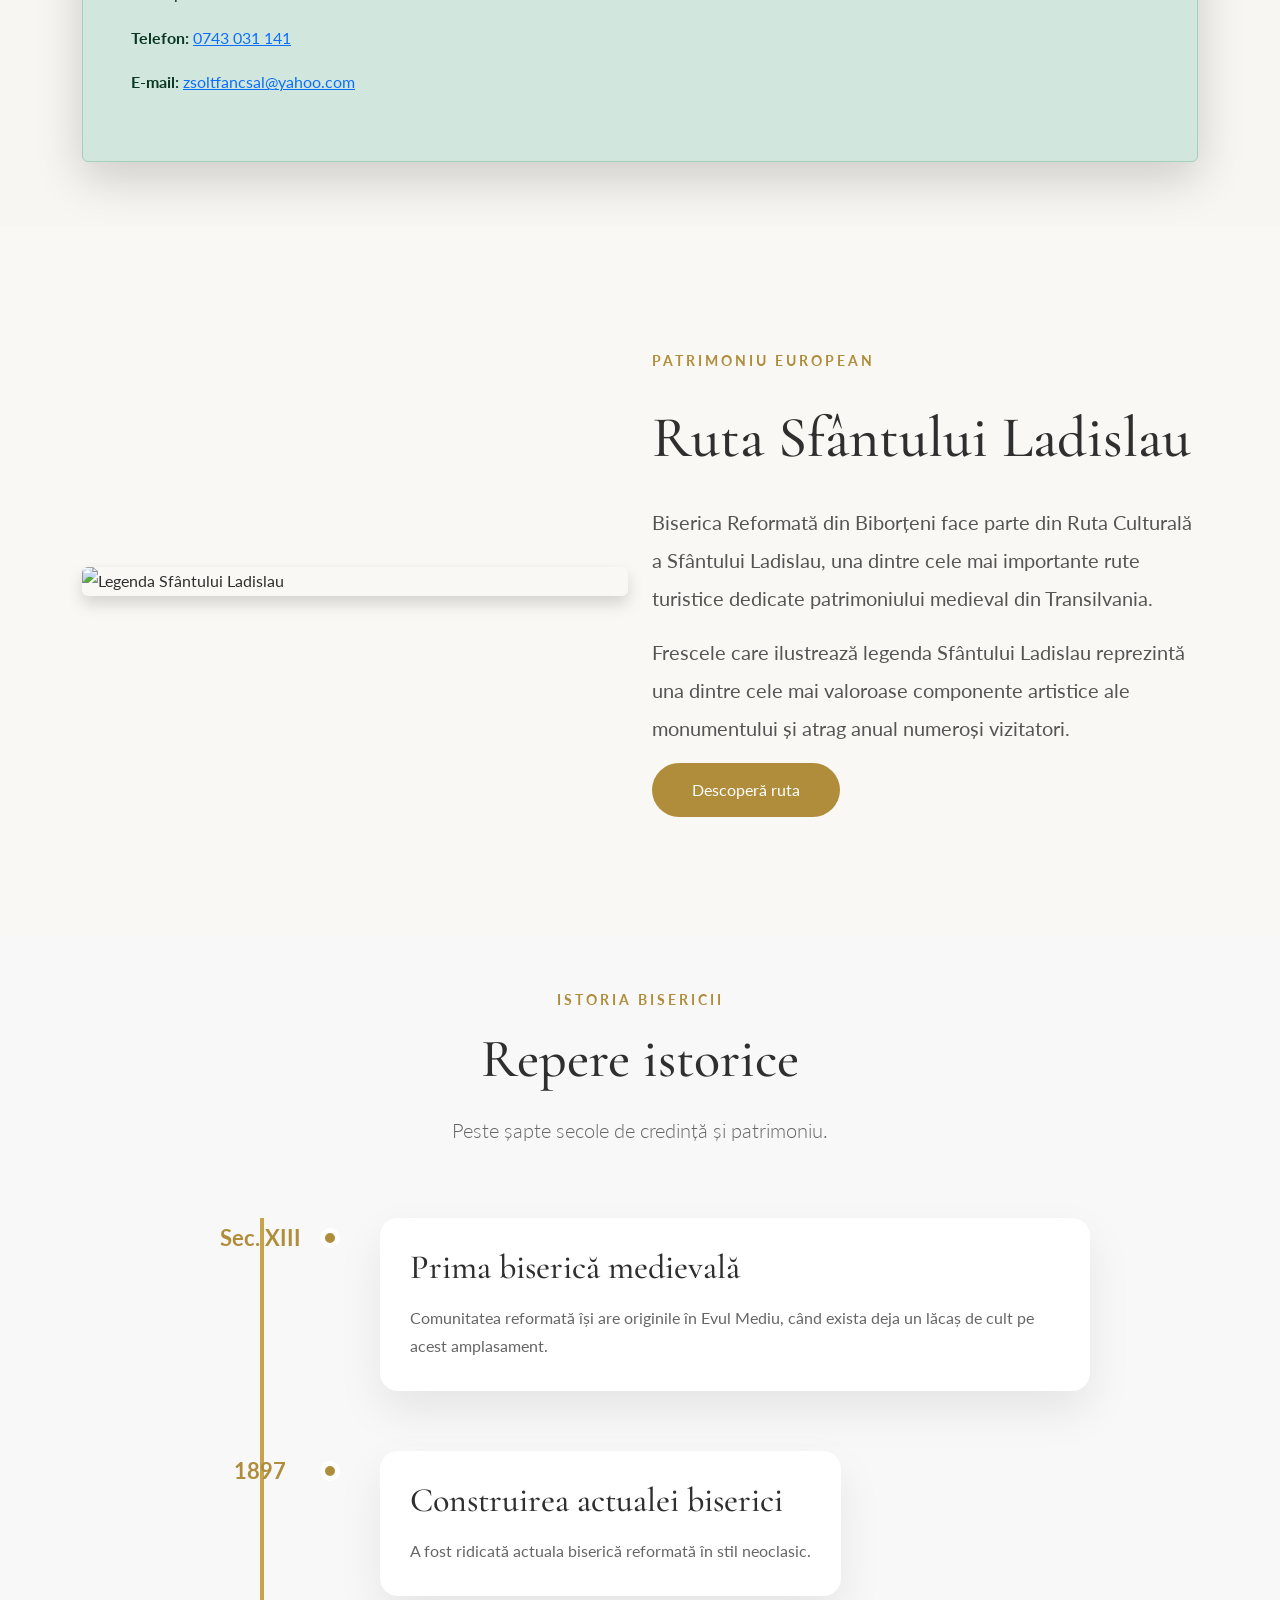
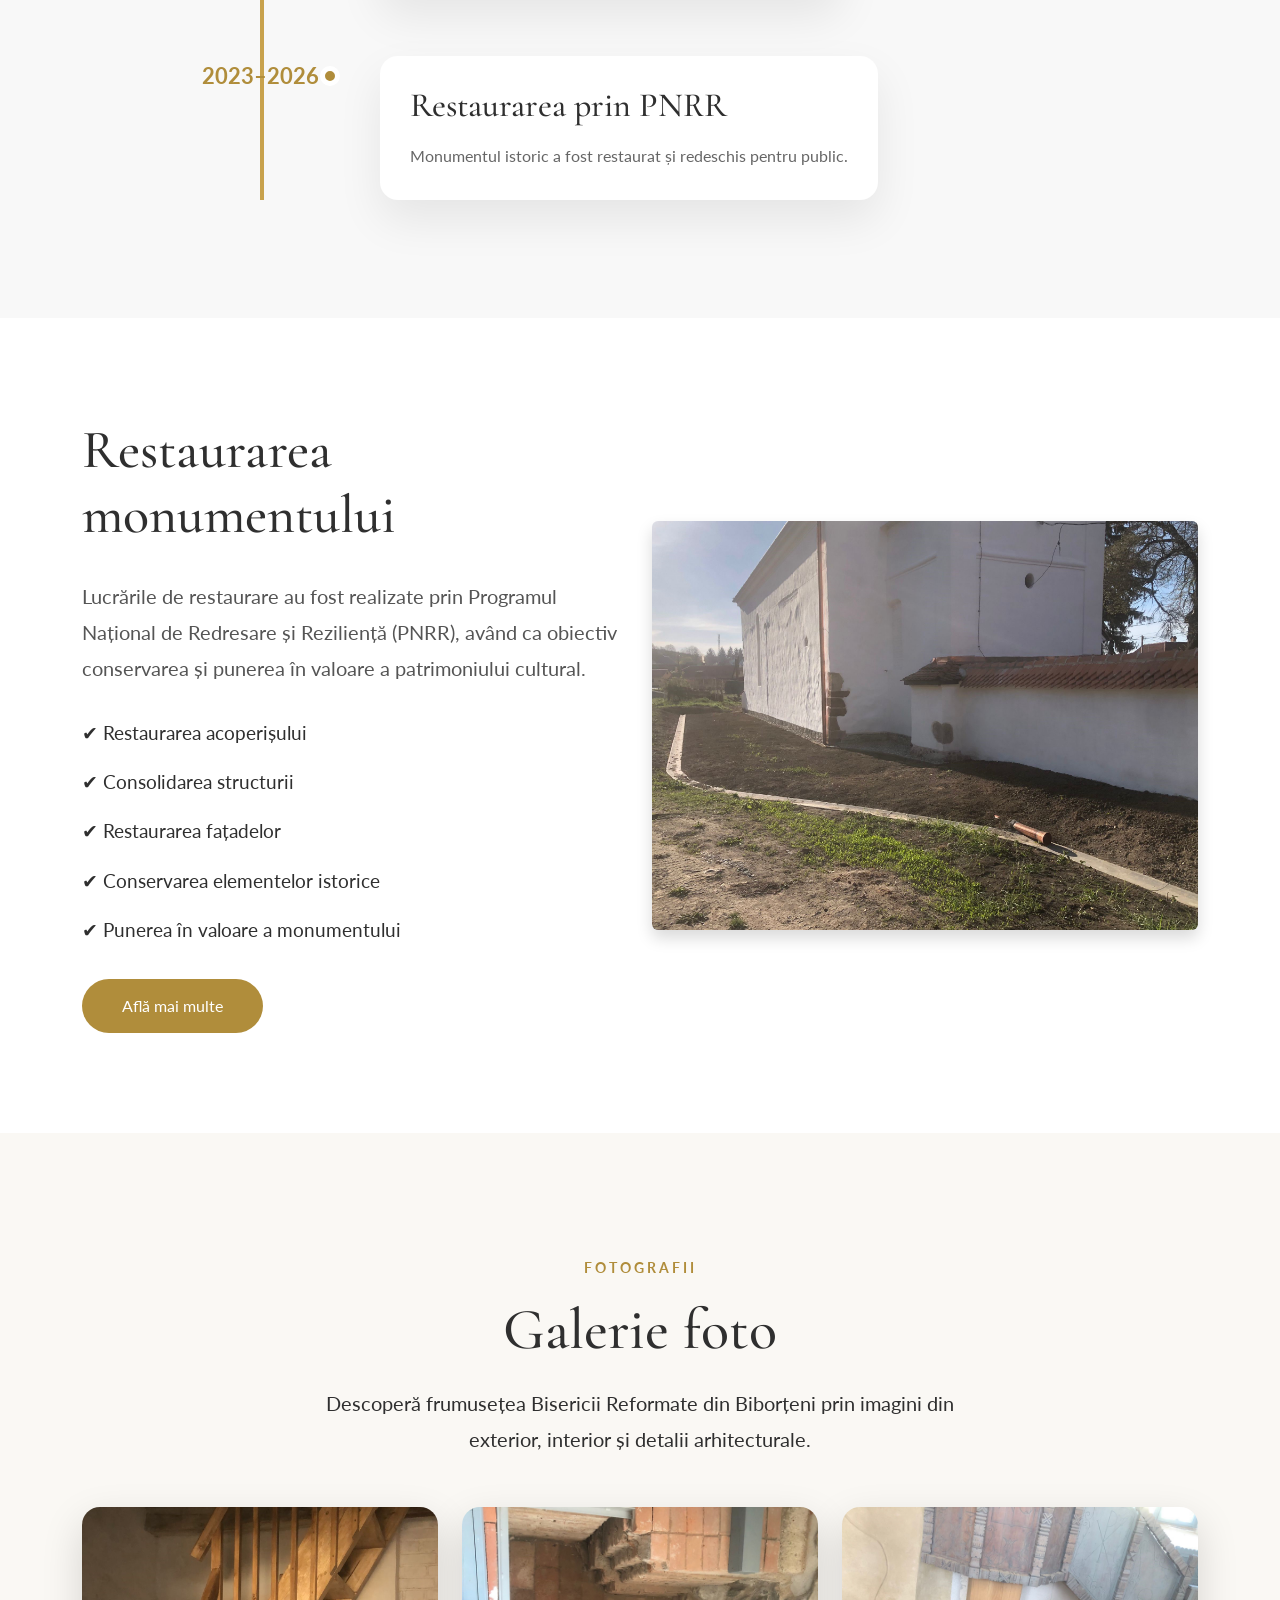
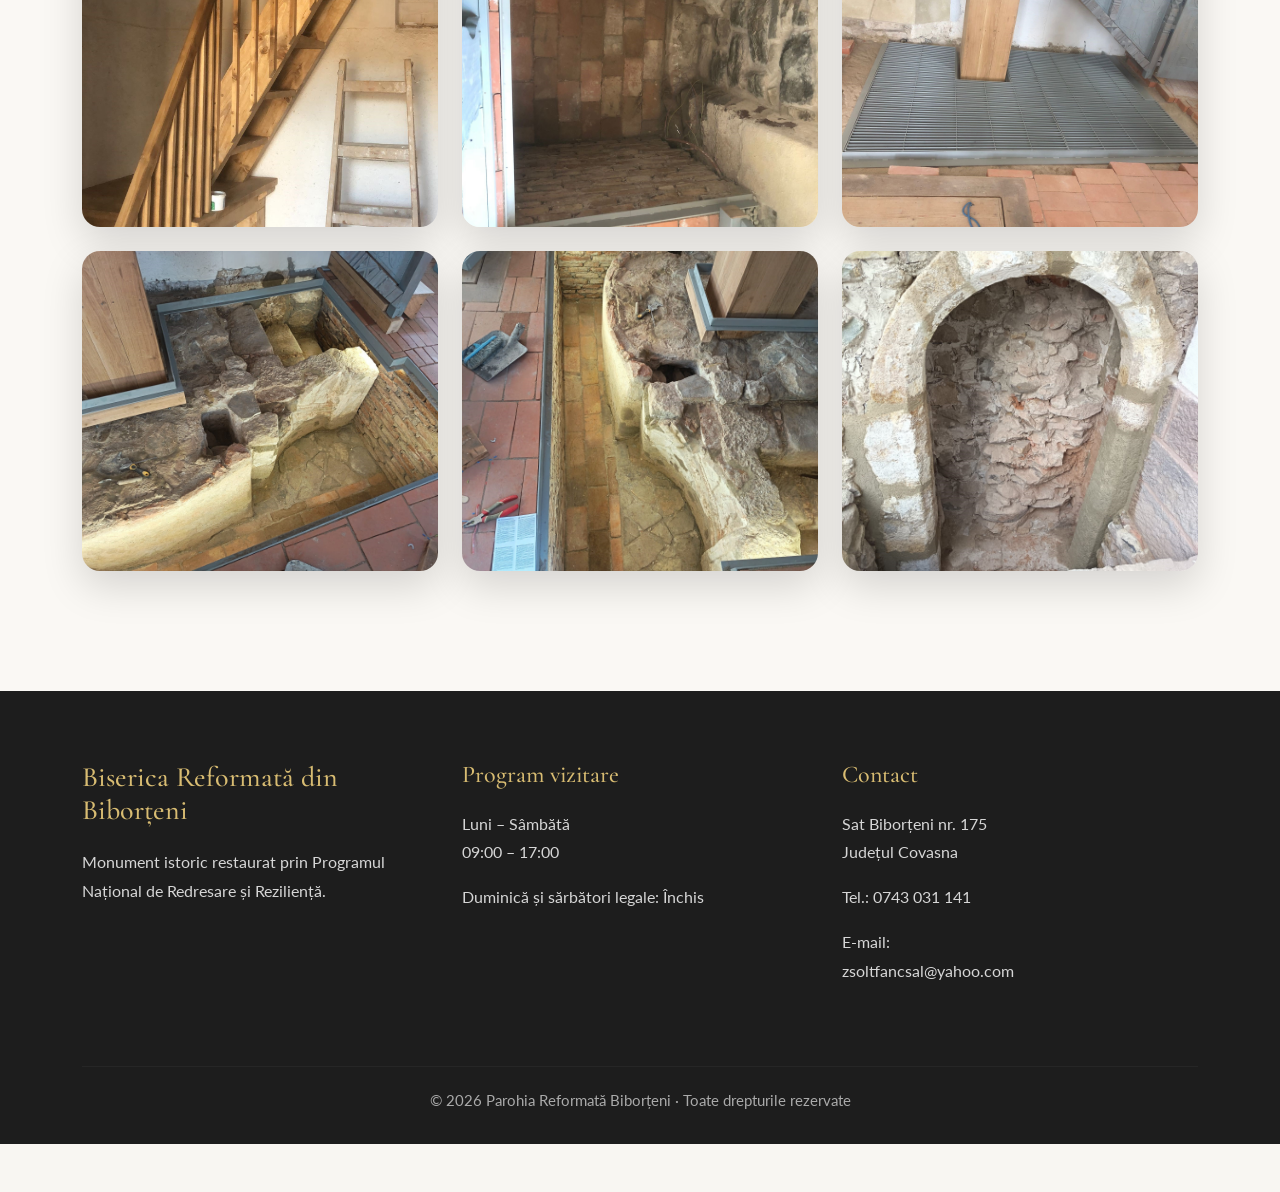
==== commit d2349264: "Timeline redesign" ====
--- a/index.html
+++ b/index.html
@@ -348,78 +348,84 @@
 
 <section id="istoric" class="history-preview py-5">
 
-    <div class="container text-center">
+   <div class="container">
+
+    <div class="text-center mb-5">
+
+        <span class="section-subtitle">
+            ISTORIA BISERICII
+        </span>
 
         <h2>Repere istorice</h2>
 
-        <p class="lead mb-5">
-            Biserica Reformată din Biborțeni are o istorie de peste șapte secole,
-            fiind unul dintre cele mai importante monumente istorice ale regiunii.
+        <p class="lead">
+            Peste șapte secole de credință și patrimoniu.
         </p>
 
-        <div class="row">
-
-            <div class="col-md-4 mb-4">
-
-                <div class="card h-100 shadow border-0">
-
-                    <div class="card-body">
-
-                        <h3>Secolul XIII</h3>
-
-                        <p>
-                            Primele atestări ale comunității și existența unei biserici medievale.
-                        </p>
-
-                    </div>
-
-                </div>
-
-            </div>
-
-            <div class="col-md-4 mb-4">
-
-                <div class="card h-100 shadow border-0">
-
-                    <div class="card-body">
-
-                        <h3>1897</h3>
-
-                        <p>
-                            Construirea actualei biserici reformate în stil neoclasic.
-                        </p>
-
-                    </div>
-
-                </div>
-
-            </div>
-
-            <div class="col-md-4 mb-4">
-
-                <div class="card h-100 shadow border-0">
-
-                    <div class="card-body">
-
-                        <h3>2023–2026</h3>
-
-                        <p>
-                            Restaurarea completă prin Programul Național de Redresare și Reziliență.
-                        </p>
-
-                    </div>
-
-                </div>
-
-            </div>
-
-        </div>
-
-        <a href="istoric.html" class="btn btn-outline-dark mt-4">
-            Citește istoria completă
-        </a>
-
-    </div>
+    </div>
+
+    <div class="timeline">
+
+        <div class="timeline-item">
+
+            <div class="timeline-year">
+                Sec. XIII
+            </div>
+
+            <div class="timeline-content">
+
+                <h4>Prima biserică medievală</h4>
+
+                <p>
+                    Comunitatea reformată își are originile în Evul Mediu,
+                    când exista deja un lăcaș de cult pe acest amplasament.
+                </p>
+
+            </div>
+
+        </div>
+
+        <div class="timeline-item">
+
+            <div class="timeline-year">
+                1897
+            </div>
+
+            <div class="timeline-content">
+
+                <h4>Construirea actualei biserici</h4>
+
+                <p>
+                    A fost ridicată actuala biserică reformată în stil
+                    neoclasic.
+                </p>
+
+            </div>
+
+        </div>
+
+        <div class="timeline-item">
+
+            <div class="timeline-year">
+                2023–2026
+            </div>
+
+            <div class="timeline-content">
+
+                <h4>Restaurarea prin PNRR</h4>
+
+                <p>
+                    Monumentul istoric a fost restaurat și redeschis pentru
+                    public.
+                </p>
+
+            </div>
+
+        </div>
+
+    </div>
+
+</div>
 
 </section>
 
@@ -534,5 +540,71 @@
 
 <script src="https://cdn.jsdelivr.net/npm/bootstrap@5.3.7/dist/js/bootstrap.bundle.min.js"></script>
 
+<footer class="footer">
+
+    <div class="container">
+
+        <div class="row">
+
+            <div class="col-lg-4 mb-4">
+
+                <h3>Biserica Reformată din Biborțeni</h3>
+
+                <p>
+                    Monument istoric restaurat prin Programul Național
+                    de Redresare și Reziliență.
+                </p>
+
+            </div>
+
+            <div class="col-lg-4 mb-4">
+
+                <h4>Program vizitare</h4>
+
+                <p>
+                    Luni – Sâmbătă<br>
+                    09:00 – 17:00
+                </p>
+
+                <p>
+                    Duminică și sărbători legale: Închis
+                </p>
+
+            </div>
+
+            <div class="col-lg-4 mb-4">
+
+                <h4>Contact</h4>
+
+                <p>
+                    Sat Biborțeni nr. 175<br>
+                    Județul Covasna
+                </p>
+
+                <p>
+                    Tel.: 0743 031 141
+                </p>
+
+                <p>
+                    E-mail:<br>
+                    zsoltfancsal@yahoo.com
+                </p>
+
+            </div>
+
+        </div>
+
+        <hr>
+
+        <div class="footer-bottom">
+
+            © 2026 Parohia Reformată Biborțeni · Toate drepturile rezervate
+
+        </div>
+
+    </div>
+
+</footer>
+
 </body>
 </html>
--- a/css/style.css
+++ b/css/style.css
@@ -52,7 +52,7 @@
     overflow:hidden;
 
     background:
-    linear-gradient(rgba(25,25,25,.35),rgba(25,25,25,.45)),
+    linear-gradient(rgba(20,20,20,.20),rgba(20,20,20,.30)),
     url("../images/hero/hero.jpg");
 
     background-size:cover;
@@ -267,7 +267,19 @@
     padding:15px 40px;
 
 }
-
+.btn{
+
+    transition:all .35s ease;
+
+}
+
+.btn:hover{
+
+    transform:translateY(-3px);
+
+    box-shadow:0 15px 30px rgba(0,0,0,.20);
+
+}
 
 /* =======================
    DESPRE
@@ -334,7 +346,7 @@
 
     transition:.35s;
 
-    box-shadow:0 20px 45px rgba(0,0,0,.08);
+    box-shadow:0 10px 30px rgba(0,0,0,.15);
 
 }
 
@@ -631,4 +643,122 @@
 
     font-size:15px;
 
+}
+
+/* ====================================
+TIMELINE
+==================================== */
+
+.timeline{
+
+    position:relative;
+
+    max-width:900px;
+
+    margin:70px auto;
+
+}
+
+.timeline::before{
+
+    content:"";
+
+    position:absolute;
+
+    left:70px;
+
+    top:0;
+
+    bottom:0;
+
+    width:4px;
+
+    background:#c8a24d;
+
+}
+
+.timeline-item{
+
+    display:flex;
+
+    margin-bottom:60px;
+
+    position:relative;
+
+}
+
+.timeline-year{
+
+    min-width:140px;
+
+    font-size:22px;
+
+    font-weight:700;
+
+    color:#b08d3b;
+
+    text-align:center;
+
+    position:relative;
+
+}
+
+.timeline-year::after{
+
+    content:"";
+
+    width:20px;
+
+    height:20px;
+
+    border-radius:50%;
+
+    background:#b08d3b;
+
+    position:absolute;
+
+    right:-10px;
+
+    top:10px;
+
+    border:5px solid white;
+
+}
+
+.timeline-content{
+
+    margin-left:50px;
+
+    background:white;
+
+    padding:30px;
+
+    border-radius:18px;
+
+    box-shadow:0 20px 45px rgba(0,0,0,.08);
+
+    transition:.35s;
+
+}
+
+.timeline-content:hover{
+
+    transform:translateY(-6px);
+
+}
+
+.timeline-content h4{
+
+    font-family:'Cormorant Garamond',serif;
+
+    font-size:34px;
+
+    margin-bottom:15px;
+
+}
+
+.timeline-content p{
+
+    margin:0;
+
 }
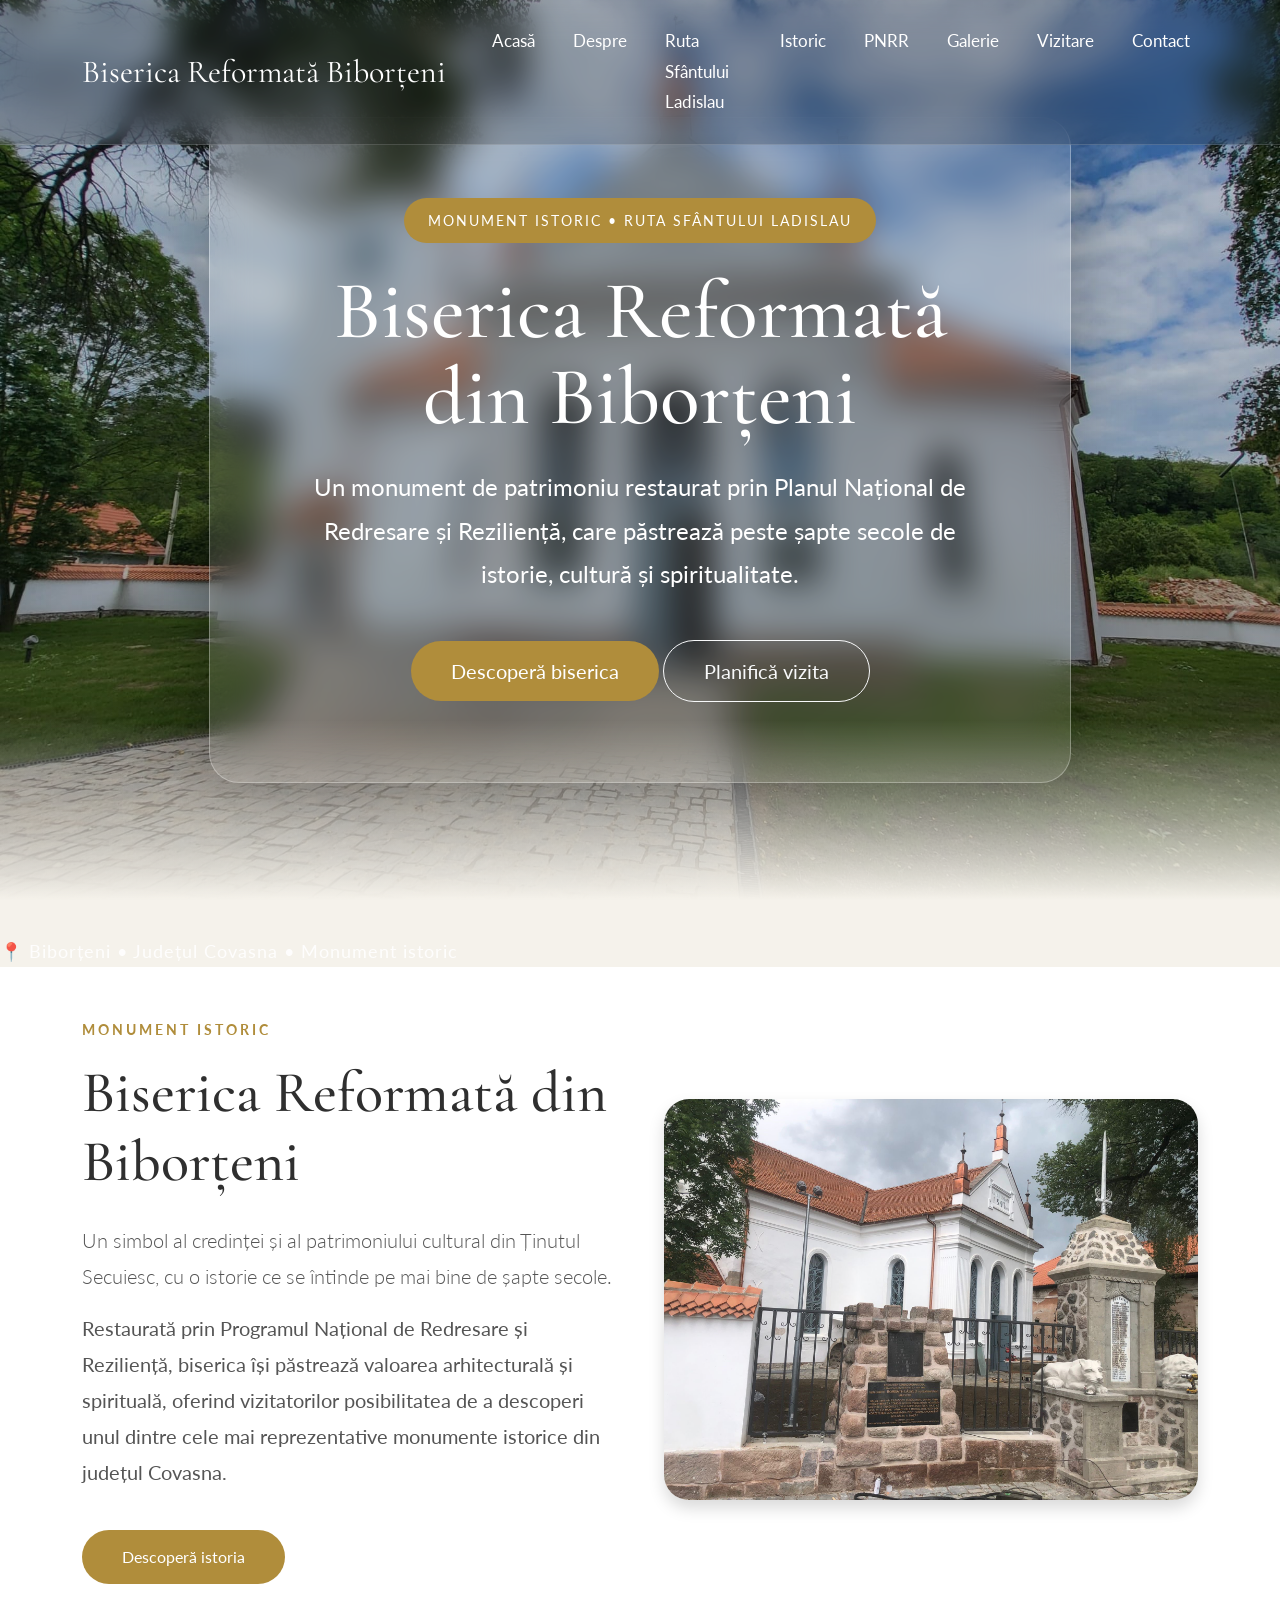
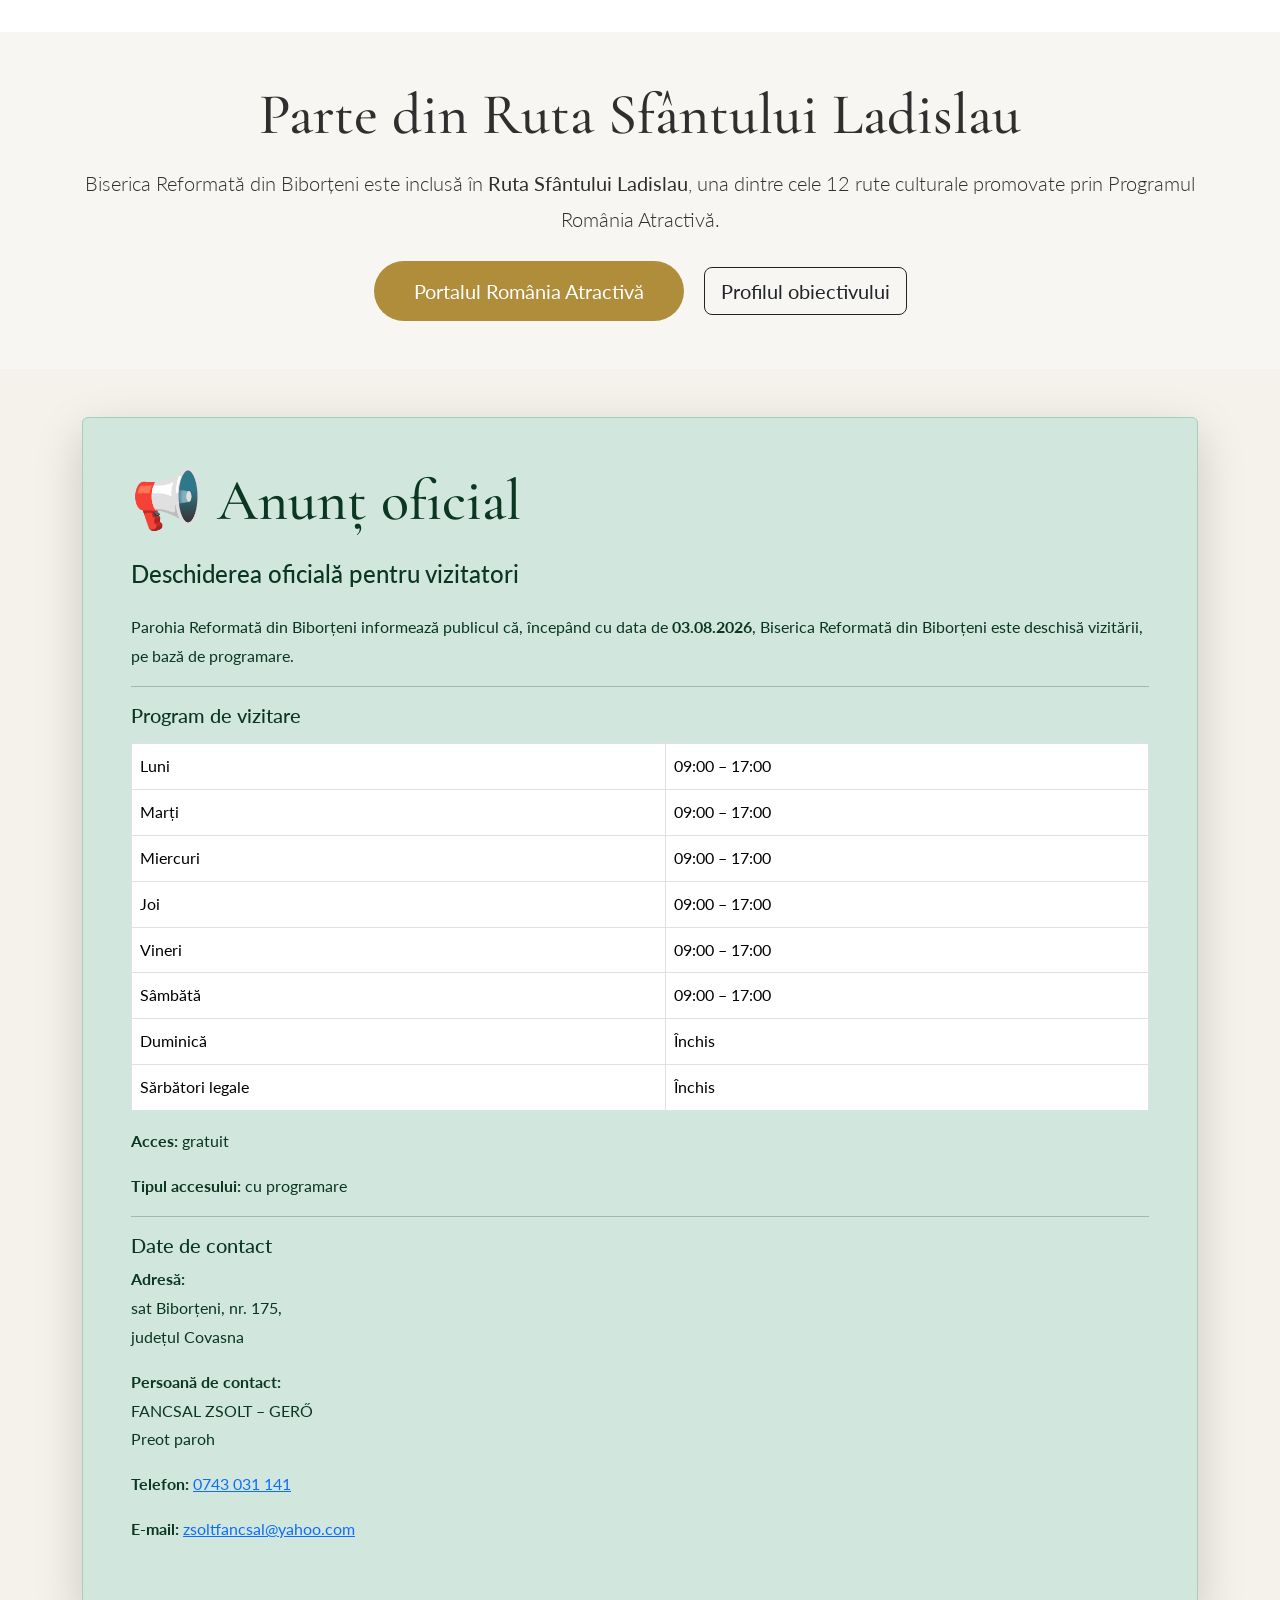
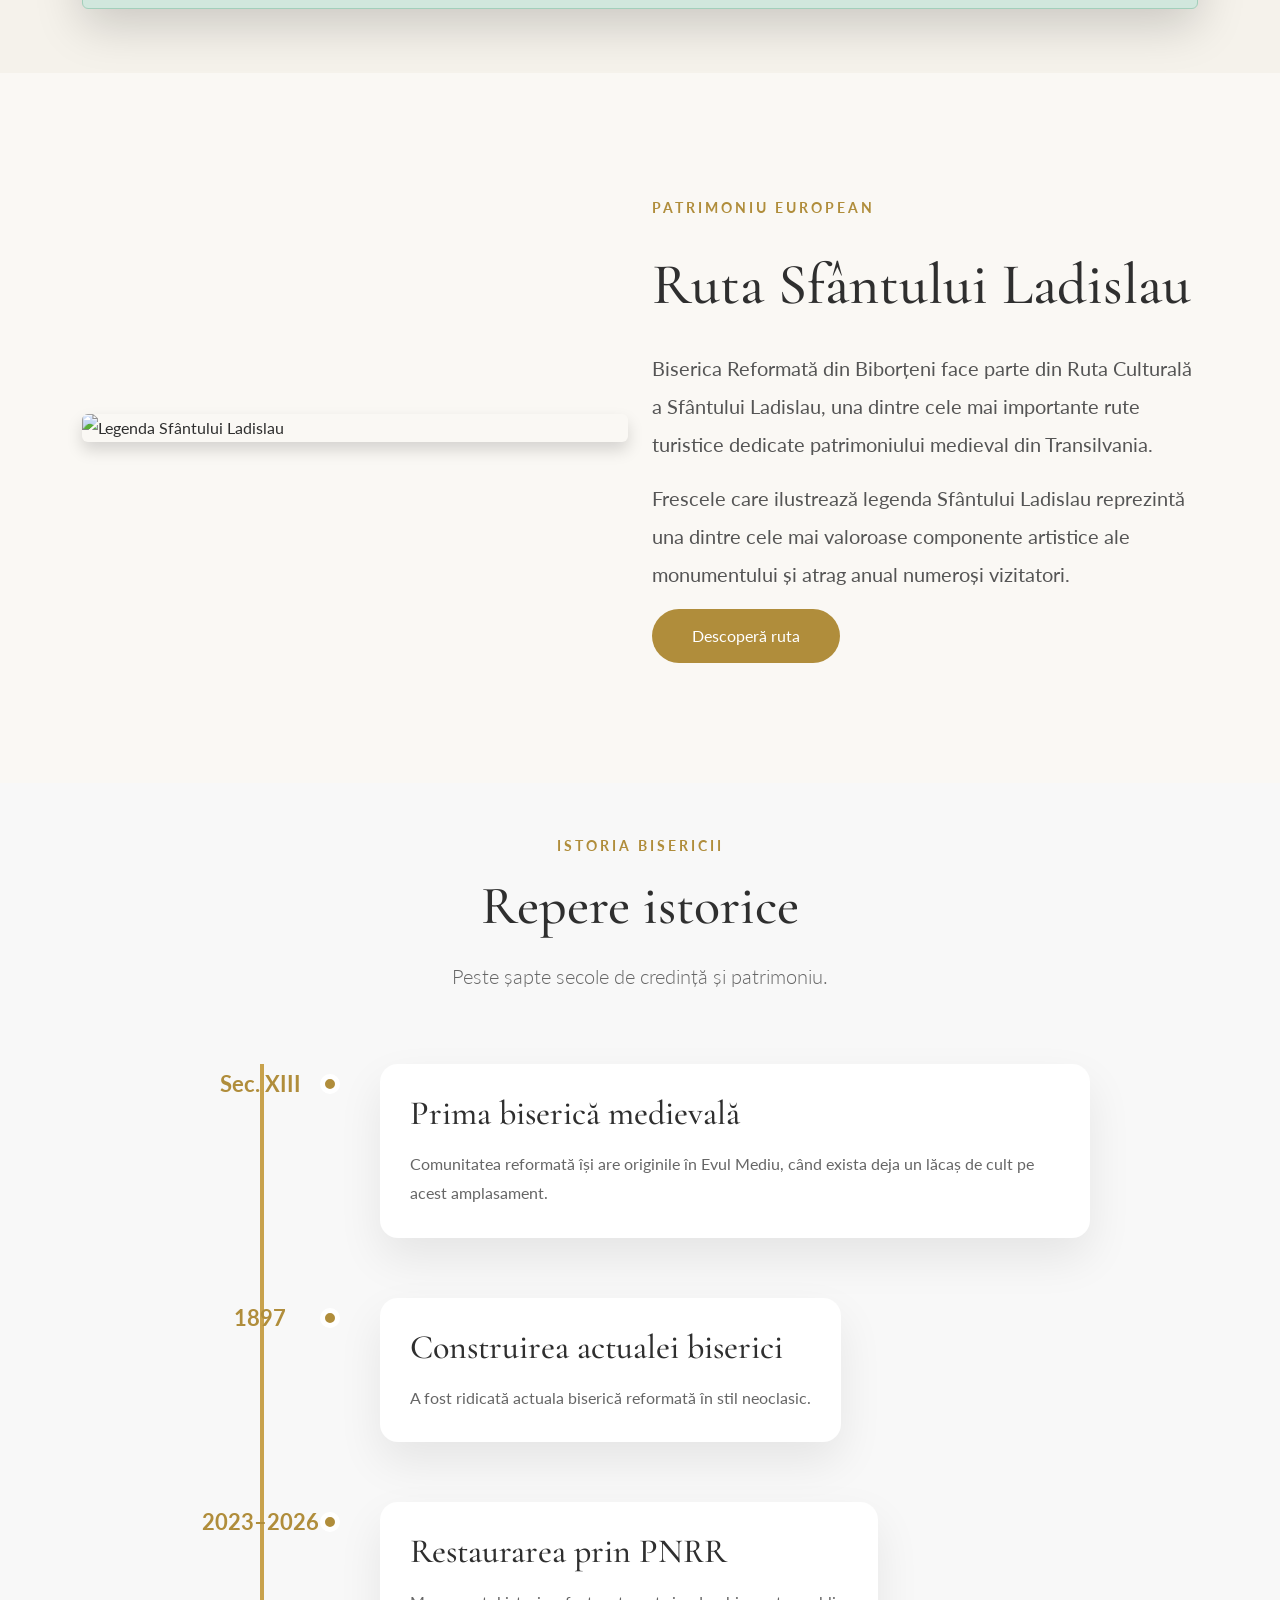
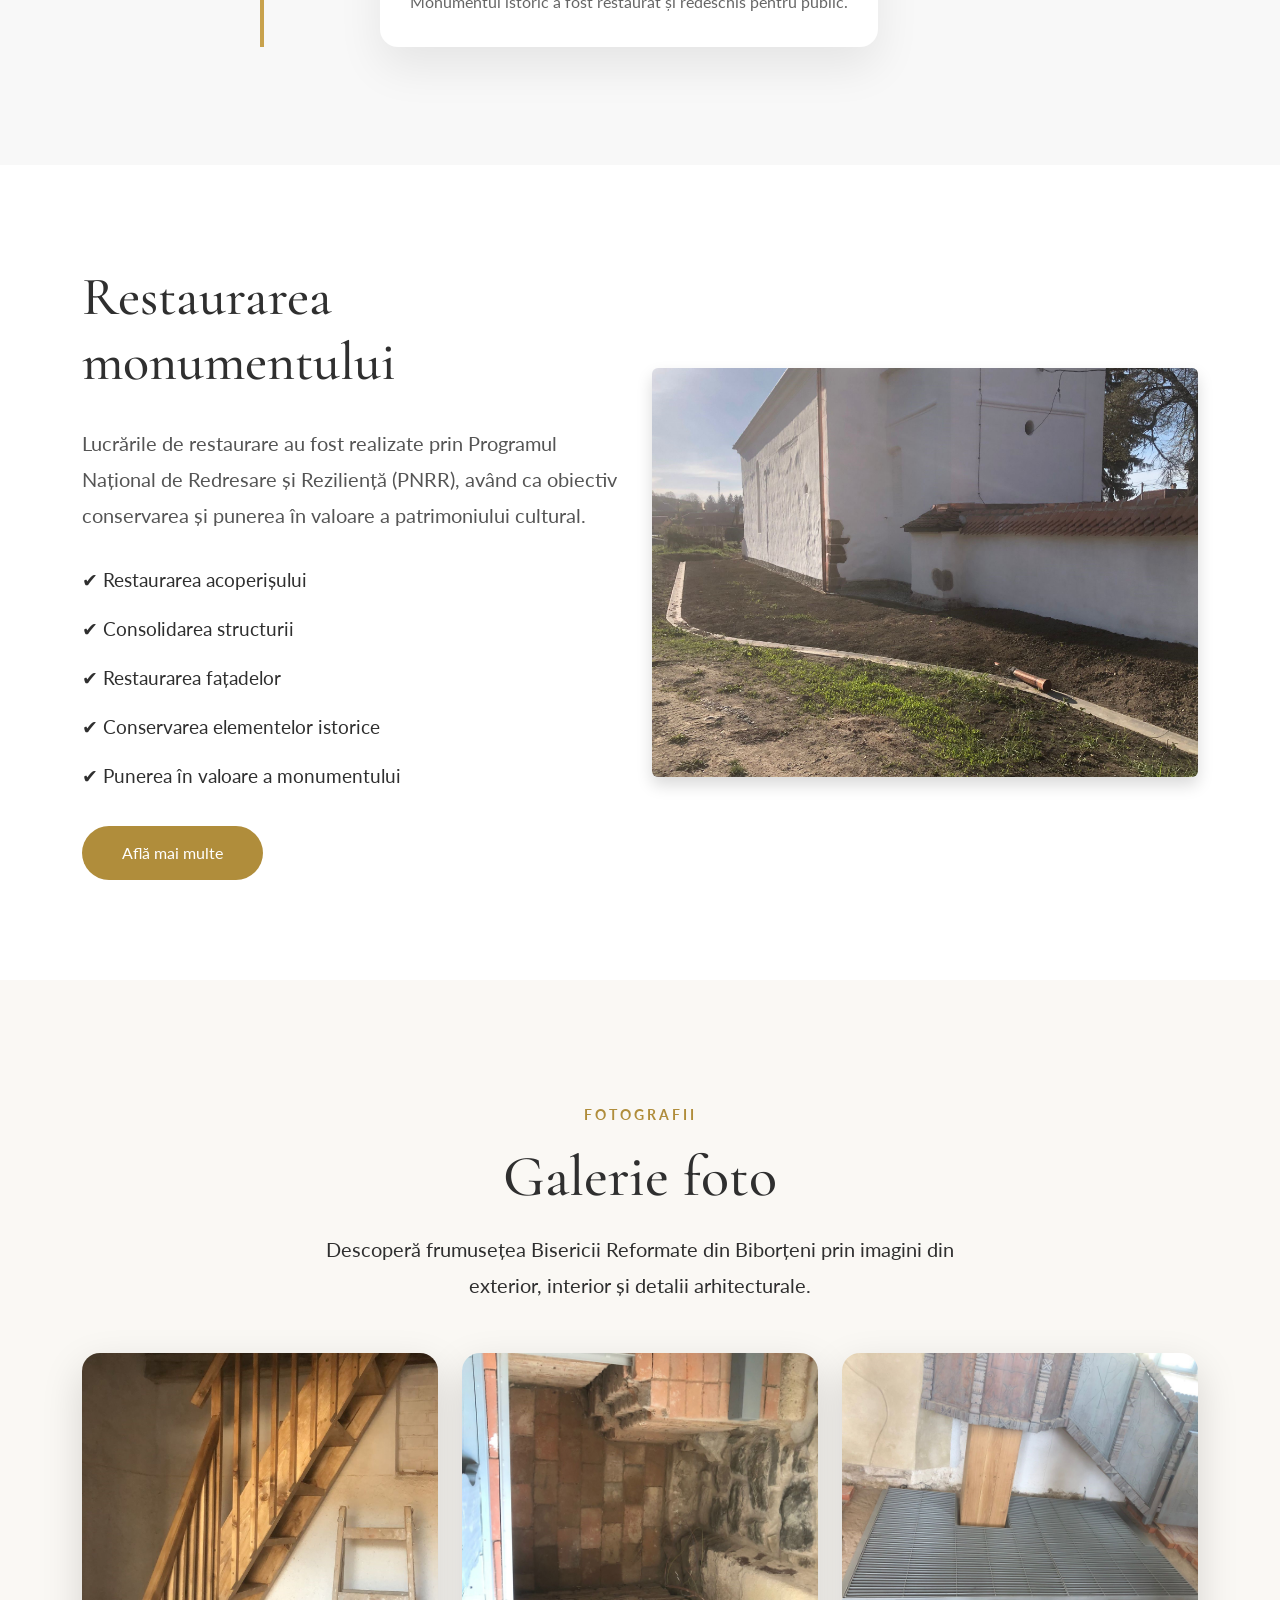
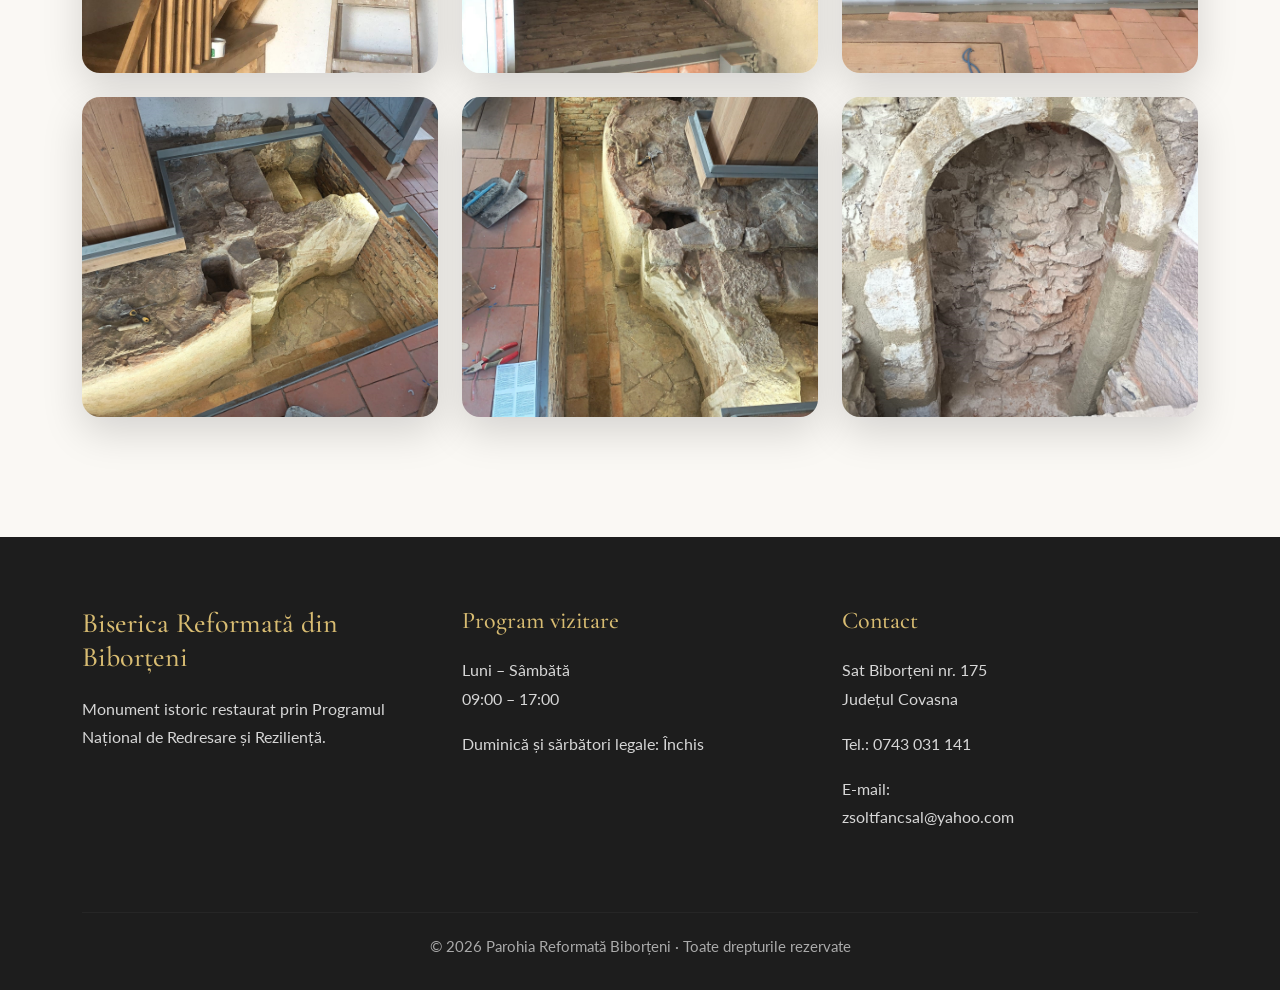
==== commit f4e792a4: "Fix CSS" ====
--- a/index.html
+++ b/index.html
@@ -6,10 +6,24 @@
 
     <title>Biserica Reformată din Biborțeni</title>
 
+    <link rel="icon" type="image/png" href="images/logo/favicon.png">
+
+    <meta name="description"
+          content="Biserica Reformată din Biborțeni - monument istoric restaurat prin PNRR, parte a Rutei Sfântului Ladislau. Informații despre istorie, vizitare și patrimoniu cultural.">
+
+    <meta property="og:title"
+          content="Biserica Reformată din Biborțeni">
+
+    <meta property="og:description"
+          content="Monument istoric restaurat prin PNRR">
+
+    <meta property="og:image"
+          content="images/hero/hero.jpg">
+
     <!-- Bootstrap -->
     <link href="https://cdn.jsdelivr.net/npm/bootstrap@5.3.7/dist/css/bootstrap.min.css" rel="stylesheet">
 
-    <!-- Google Font -->
+    <!-- Google Fonts -->
     <link rel="preconnect" href="https://fonts.googleapis.com">
     <link rel="preconnect" href="https://fonts.gstatic.com" crossorigin>
 
@@ -17,7 +31,6 @@
 
     <!-- CSS -->
     <link rel="stylesheet" href="css/style.css">
-
 </head>
 
 <body>
@@ -117,11 +130,15 @@
 
 </section>
 
+<div class="hero-info">
+
+📍 Biborțeni • Județul Covasna • Monument istoric
+
+</div>
+
 <!-- Despre biserică -->
 
 <section id="despre" class="about py-5">
-
-    <<section class="about">
 
     <div class="container">
 
@@ -198,6 +215,7 @@
         </a>
 
     </div>
+</section>
 
 <!-- Anunț oficial -->
 
--- a/css/style.css
+++ b/css/style.css
@@ -761,4 +761,67 @@
 
     margin:0;
 
-}+}
+
+.hero-info{
+
+    margin-top:35px;
+
+    color:white;
+
+    opacity:.9;
+
+    font-size:18px;
+
+    letter-spacing:1px;
+
+}
+
+.card{
+
+    opacity:0;
+
+    transform:translateY(30px);
+
+    animation:fadeUp .8s forwards;
+
+}
+
+.card:nth-child(2){
+
+    animation-delay:.2s;
+
+}
+
+.card:nth-child(3){
+
+    animation-delay:.4s;
+
+}
+
+@keyframes fadeUp{
+
+from{
+
+opacity:0;
+
+transform:translateY(30px);
+
+}
+
+to{
+
+opacity:1;
+
+transform:none;
+
+}
+
+}
+
+  section{
+
+    scroll-margin-top:90px;
+
+    }
+    
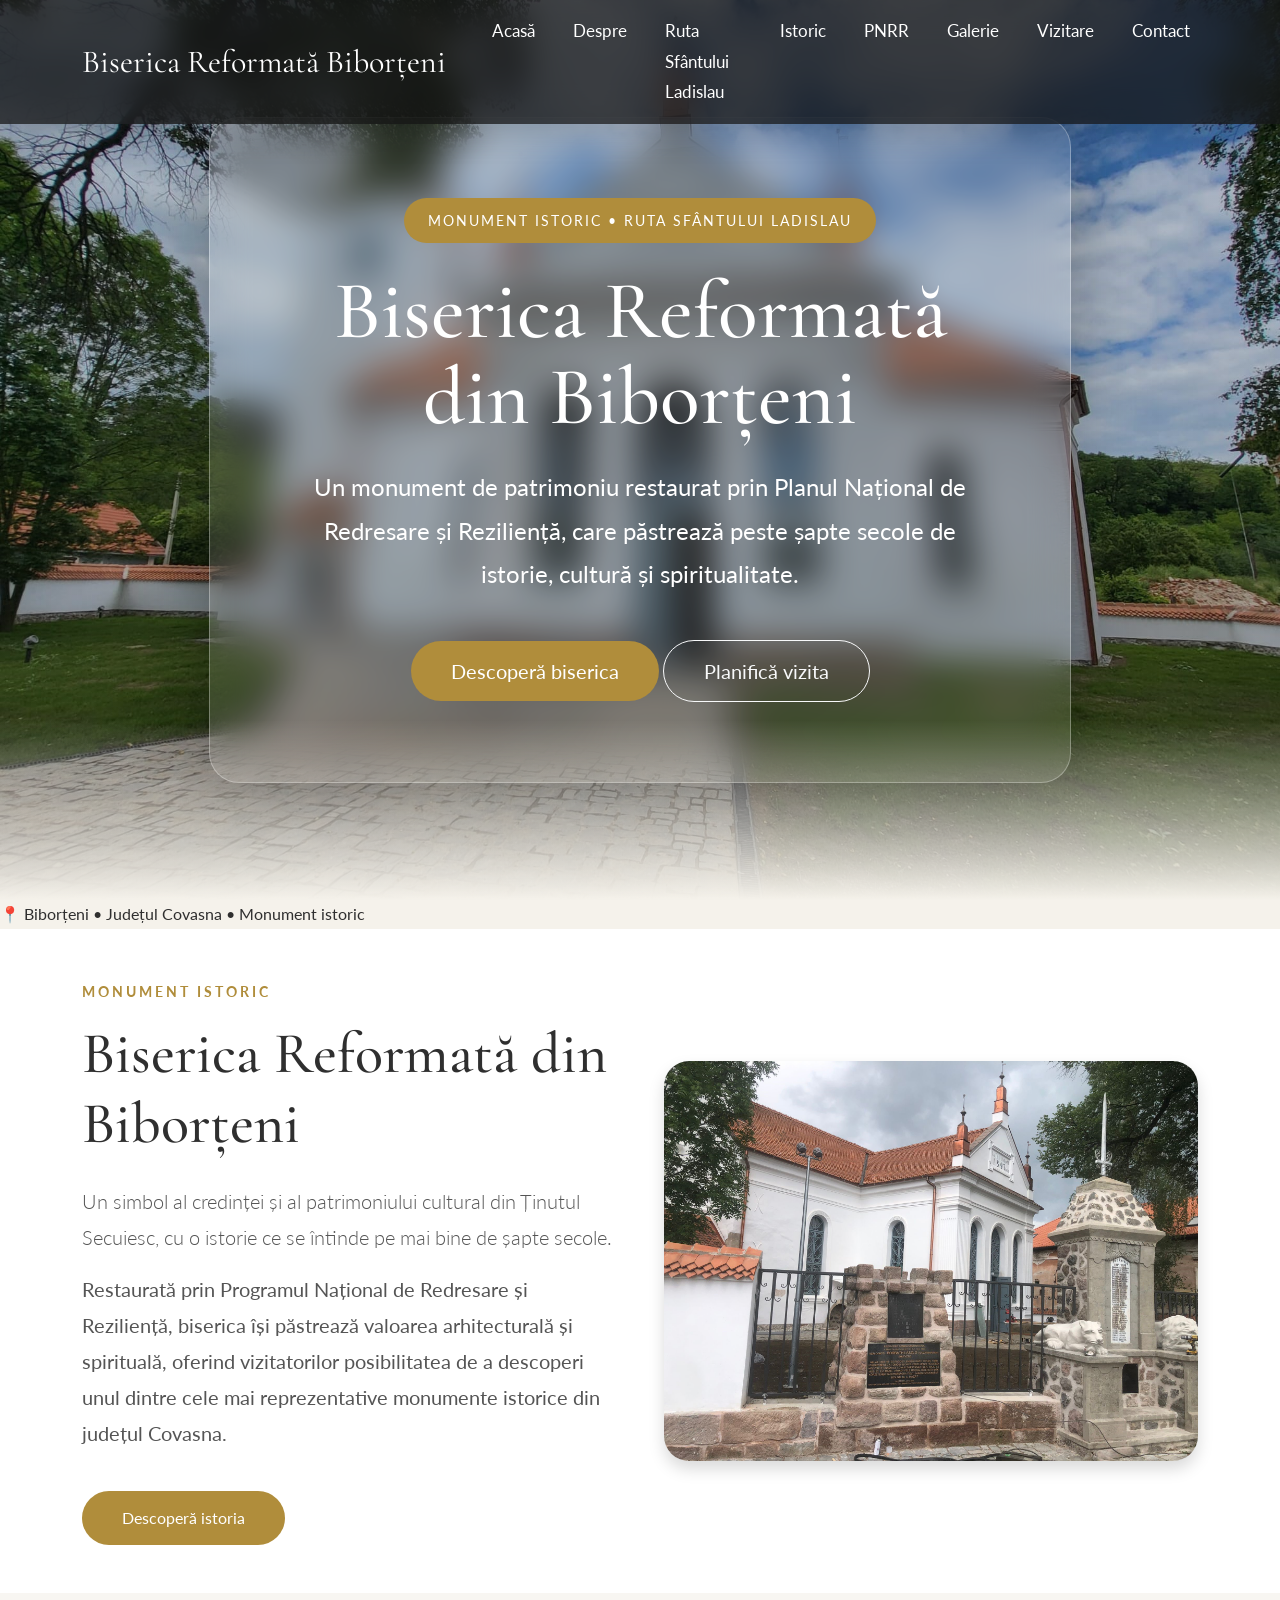
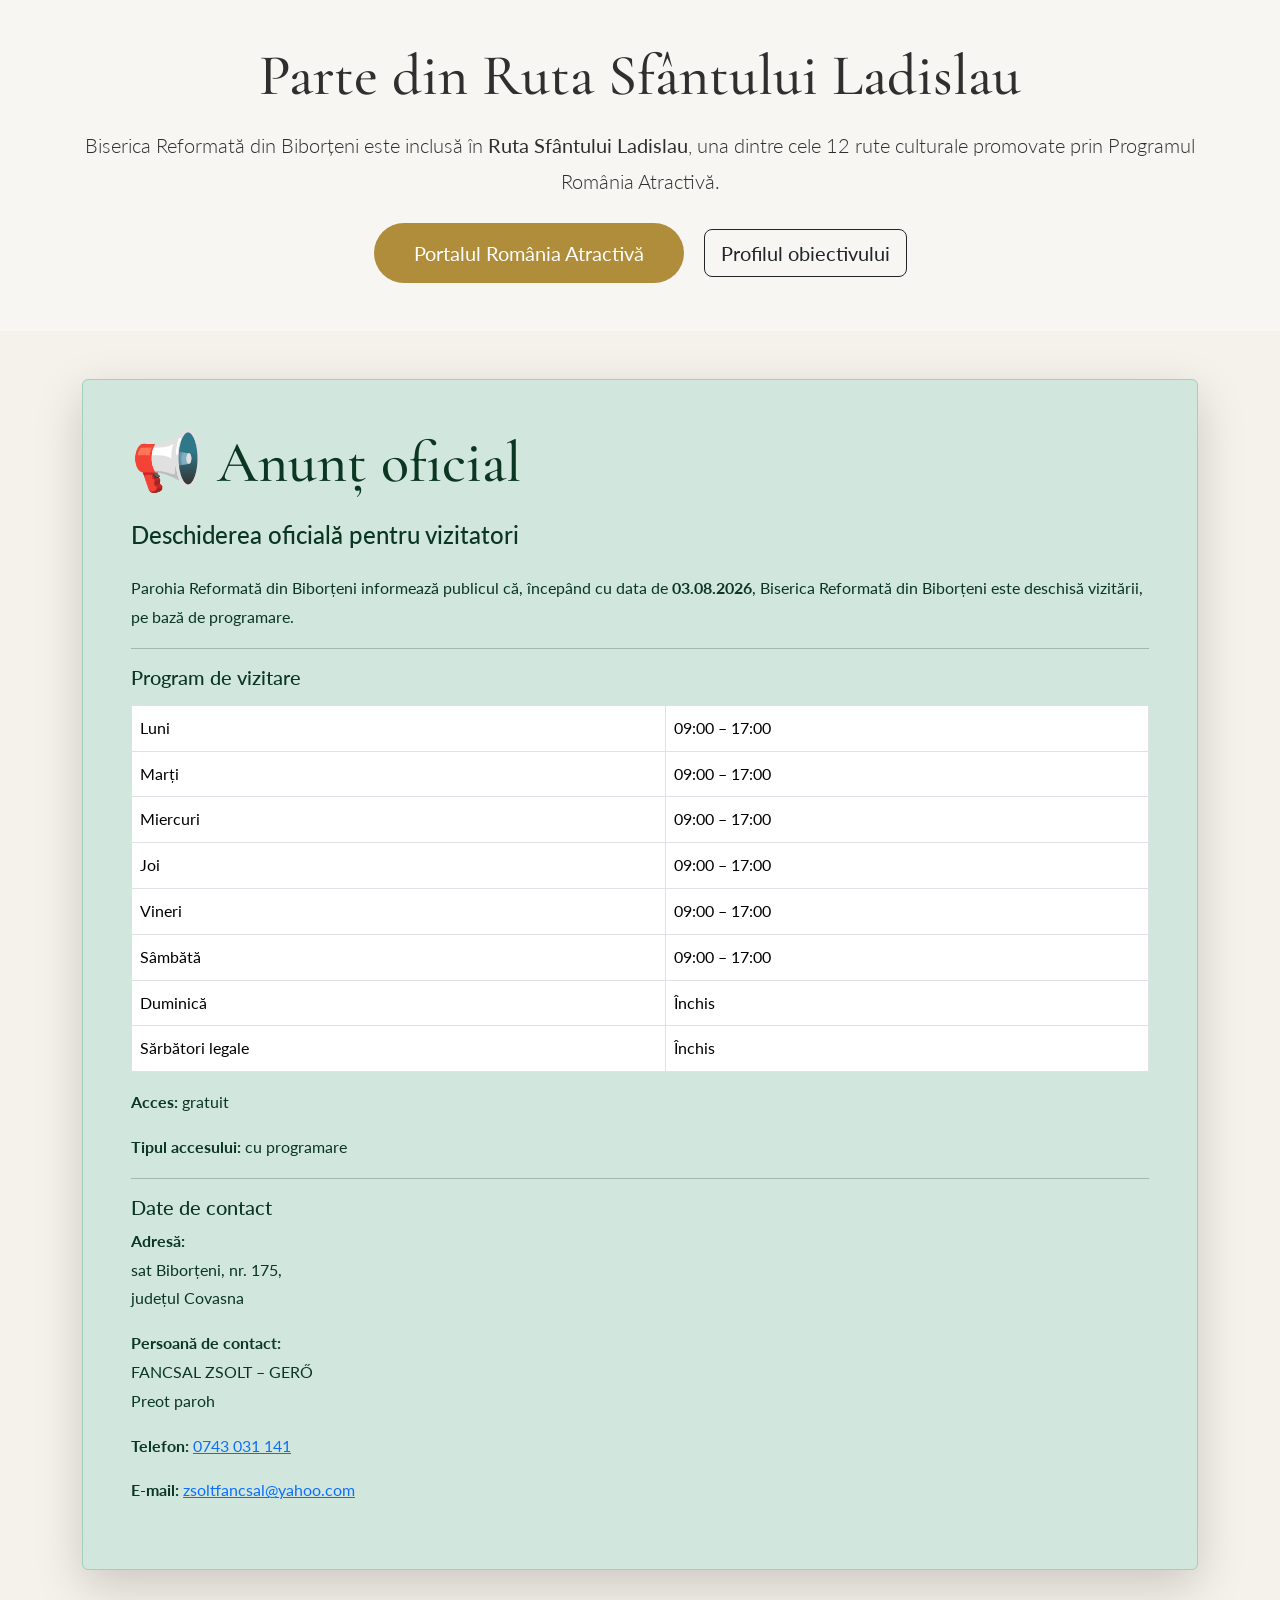
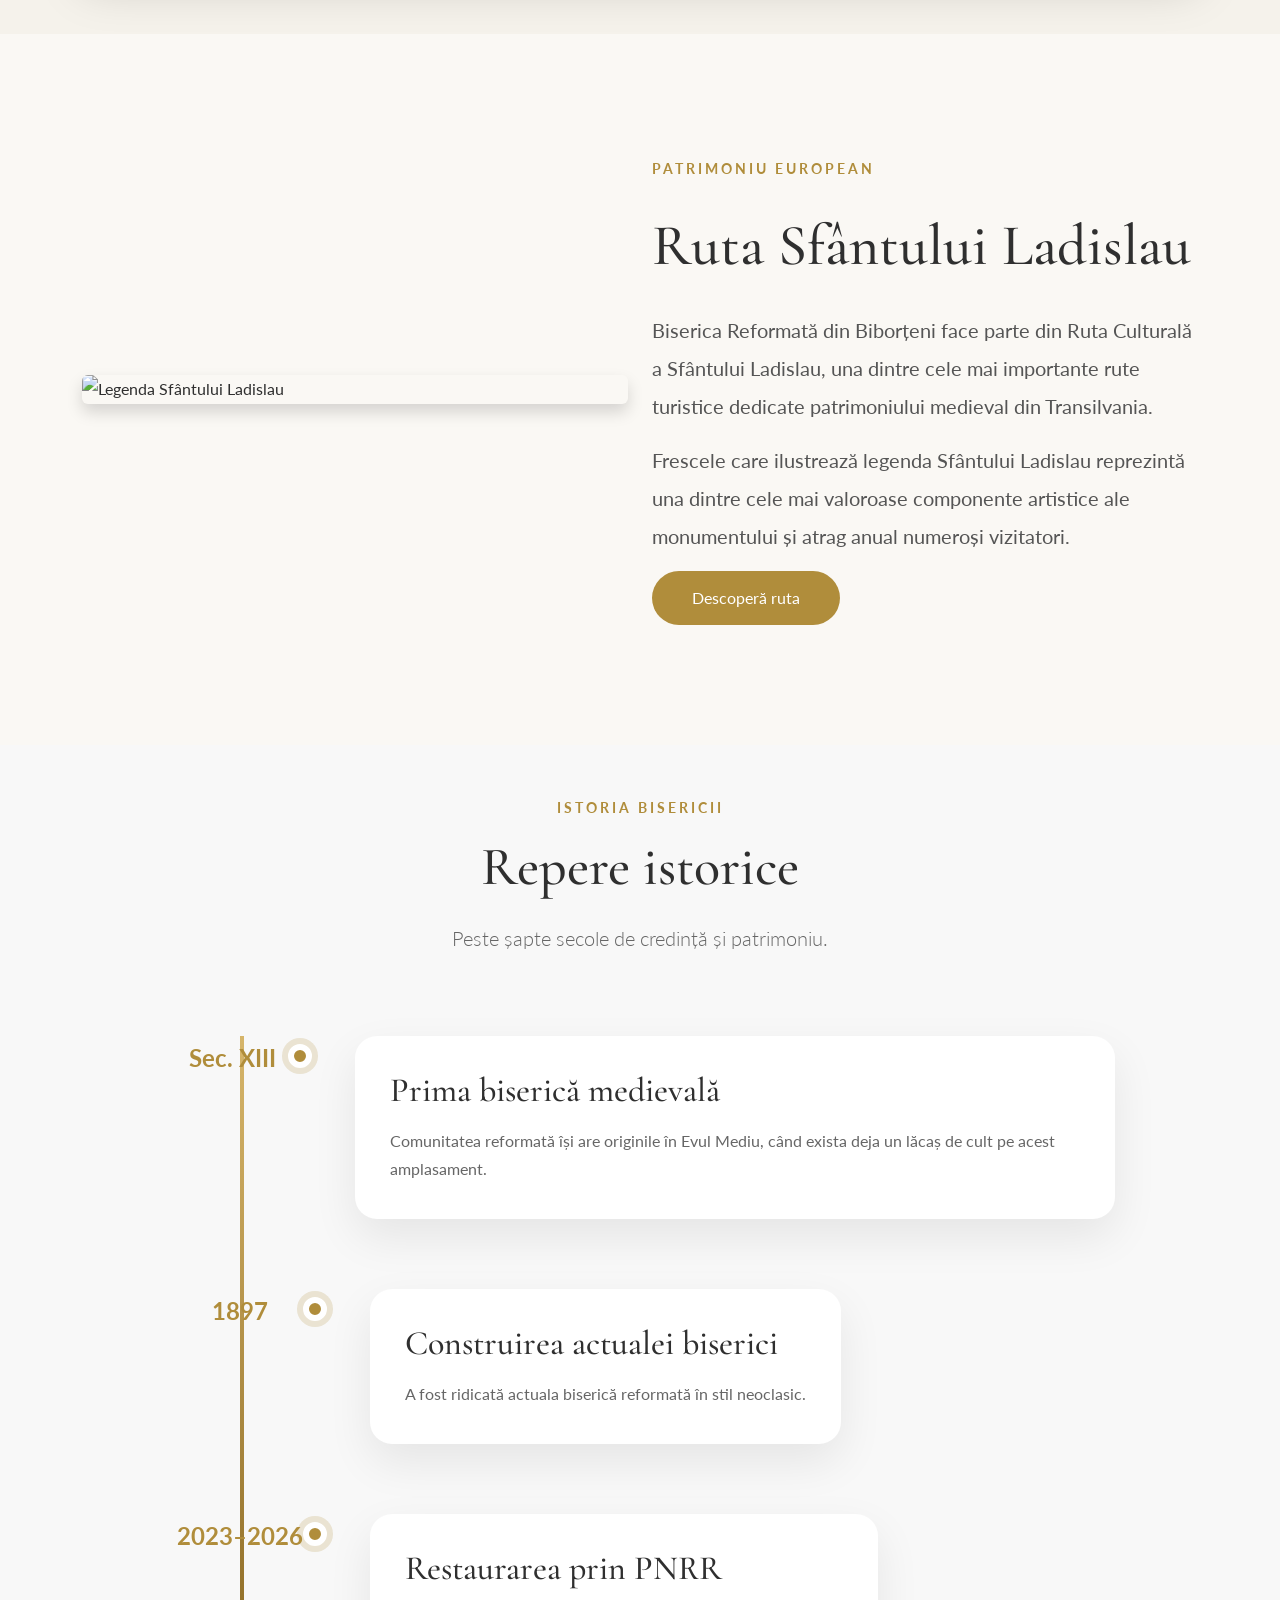
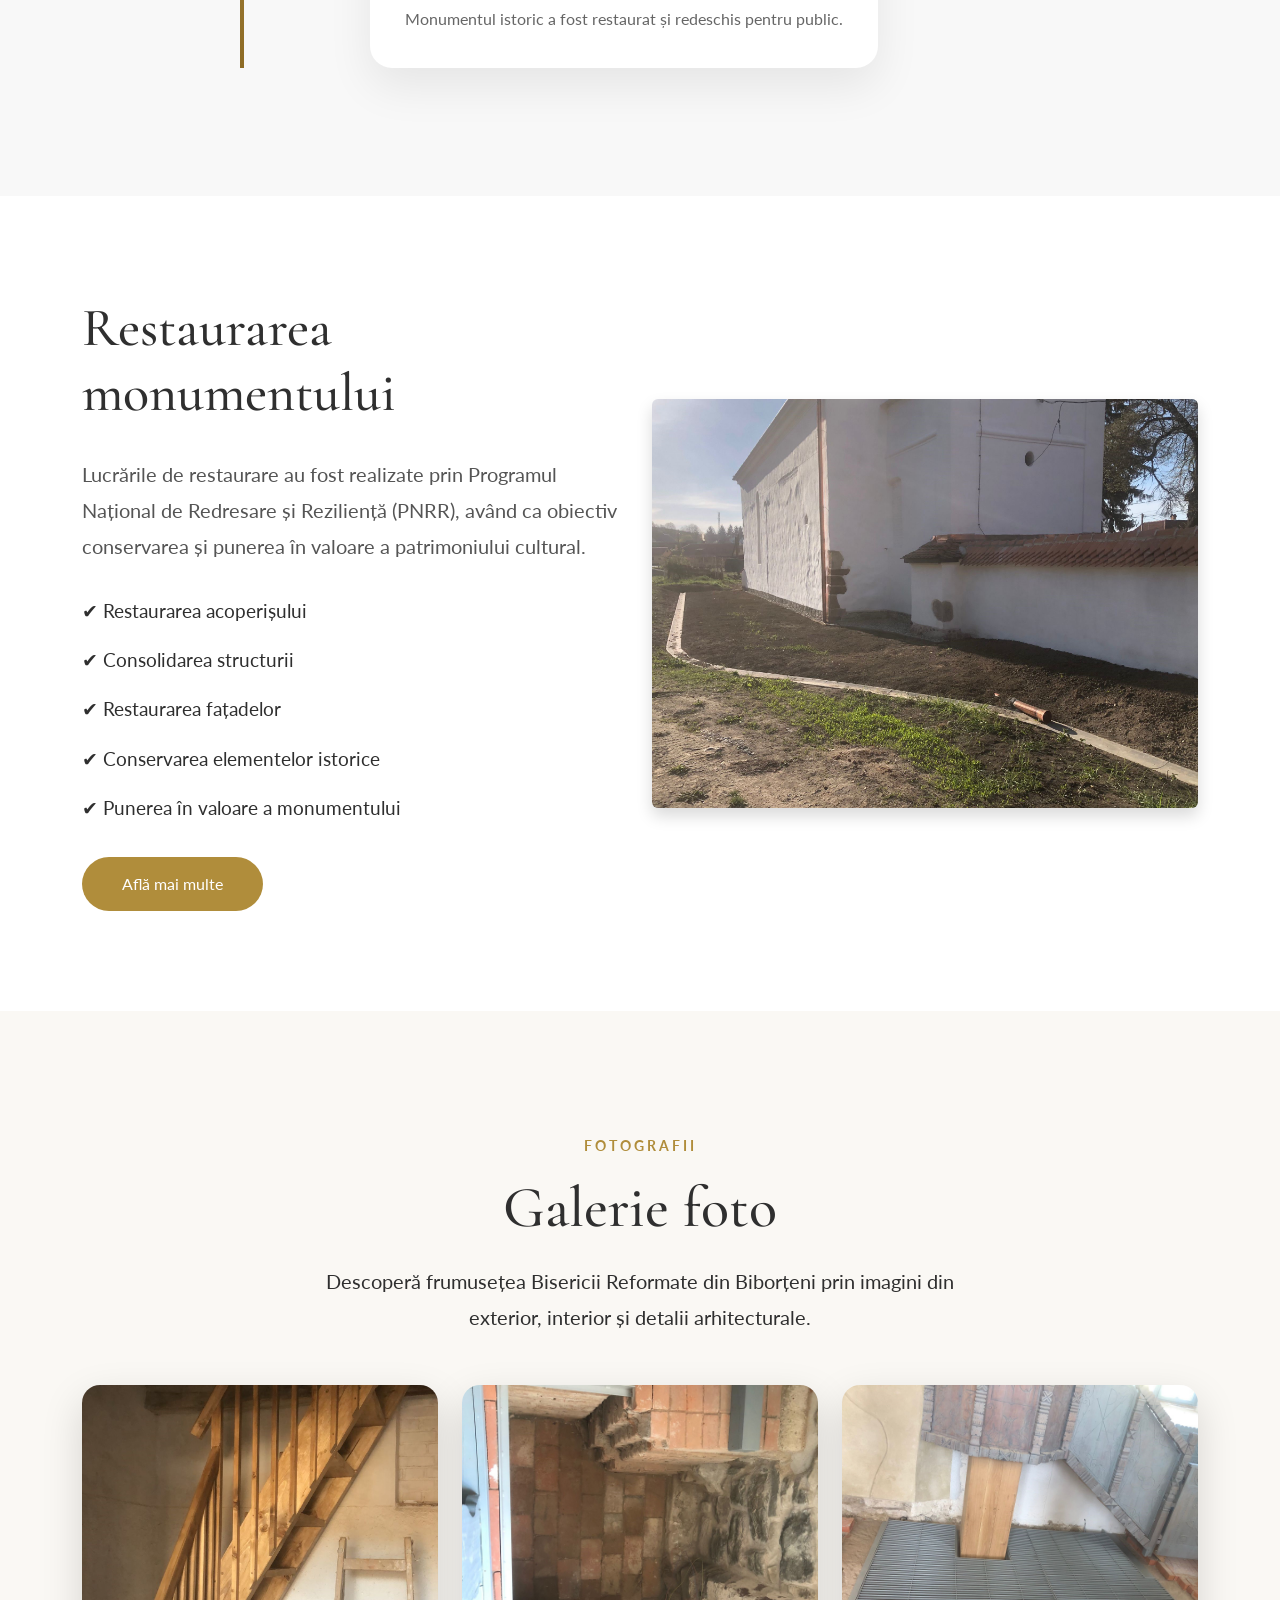
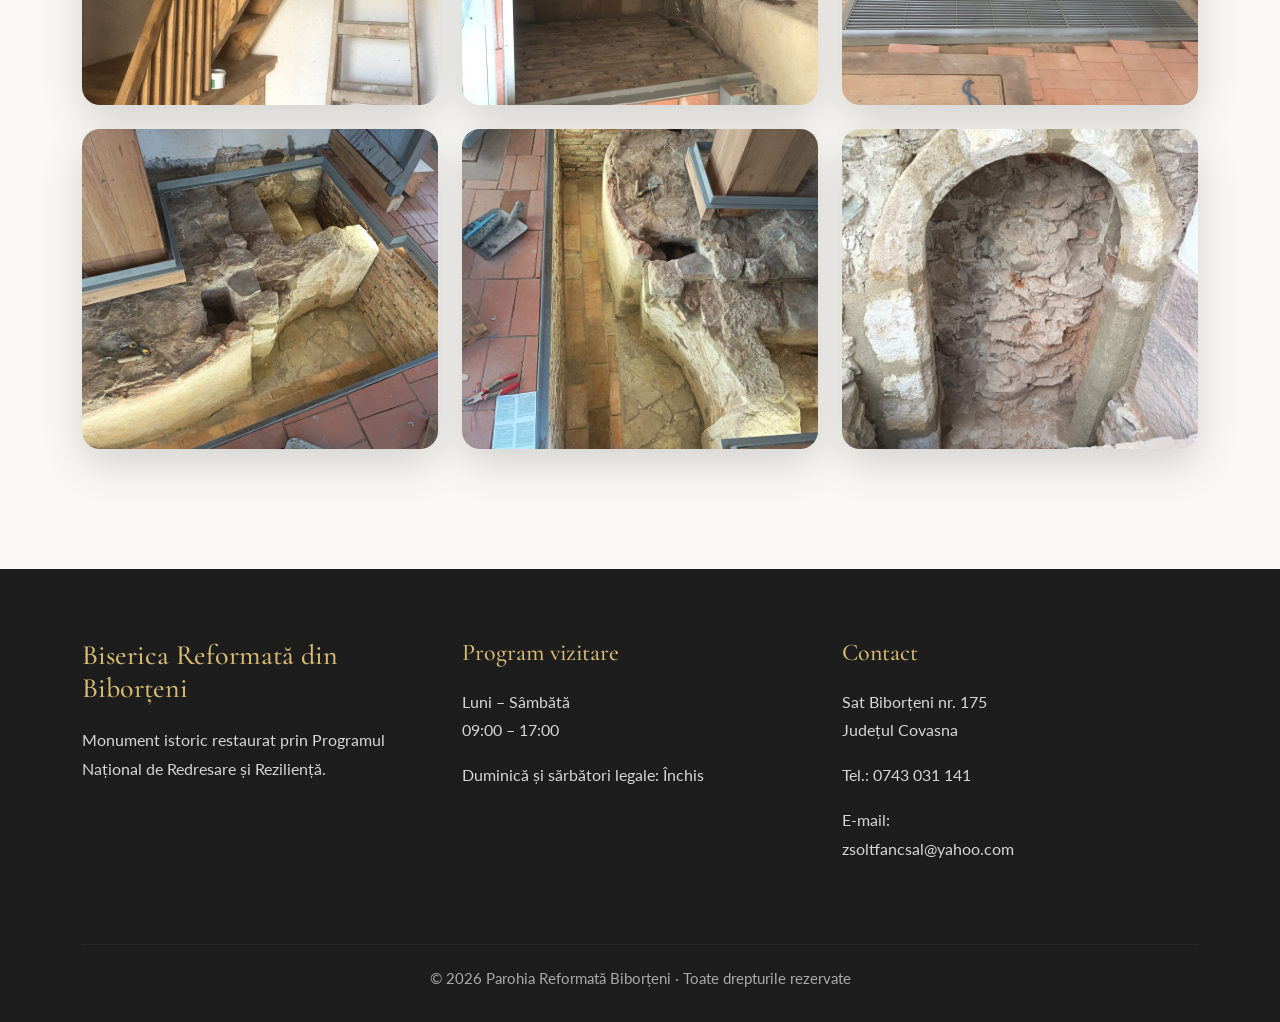
==== commit 5f060303: "Add Google Search Console verification" ====
--- a/index.html
+++ b/index.html
@@ -10,6 +10,17 @@
 
     <meta name="description"
           content="Biserica Reformată din Biborțeni - monument istoric restaurat prin PNRR, parte a Rutei Sfântului Ladislau. Informații despre istorie, vizitare și patrimoniu cultural.">
+<meta name="keywords"
+content="Biserica Reformată Biborțeni, Biborțeni, biserică reformată, monument istoric Covasna, Sfântul Ladislau, Ruta Sfântului Ladislau, România Atractivă, patrimoniu Covasna, PNRR">
+
+<meta name="author"
+content="Biserica Reformată din Biborțeni">
+
+<meta name="robots"
+content="index, follow">
+
+<link rel="canonical"
+href="https://parohia-reformata-biborteni.vercel.app/">
 
     <meta property="og:title"
           content="Biserica Reformată din Biborțeni">
--- a/css/style.css
+++ b/css/style.css
@@ -172,15 +172,9 @@
 ================================================== */
 
 .navbar{
-
-    padding:18px 0;
-
-    background:rgba(20,20,20,.18);
-
+    background:rgba(22,22,22,.75);
     backdrop-filter:blur(16px);
-
-    border-bottom:1px solid rgba(255,255,255,.15);
-
+    box-shadow:0 10px 30px rgba(0,0,0,.15);
 }
 
 .navbar-brand{
@@ -645,97 +639,77 @@
 
 }
 
-/* ====================================
-TIMELINE
-==================================== */
+/*=================================
+TIMELINE PREMIUM
+==================================*/
 
 .timeline{
 
     position:relative;
-
-    max-width:900px;
-
-    margin:70px auto;
+    max-width:950px;
+    margin:80px auto;
 
 }
 
 .timeline::before{
 
     content:"";
-
     position:absolute;
-
-    left:70px;
-
+    left:75px;
     top:0;
-
     bottom:0;
-
     width:4px;
-
-    background:#c8a24d;
+    background:linear-gradient(#d6b56a,#8d6b25);
 
 }
 
 .timeline-item{
 
     display:flex;
-
-    margin-bottom:60px;
-
+    margin-bottom:70px;
+
+}
+
+.timeline-year{
+
+    width:150px;
+    font-size:24px;
+    font-weight:700;
+    color:#b08d3b;
+    text-align:center;
     position:relative;
 
 }
 
-.timeline-year{
-
-    min-width:140px;
-
-    font-size:22px;
-
-    font-weight:700;
-
-    color:#b08d3b;
-
-    text-align:center;
-
-    position:relative;
-
-}
-
 .timeline-year::after{
 
     content:"";
-
-    width:20px;
-
-    height:20px;
+    position:absolute;
+    right:-12px;
+    top:8px;
+
+    width:24px;
+    height:24px;
 
     border-radius:50%;
-
     background:#b08d3b;
-
-    position:absolute;
-
-    right:-10px;
-
-    top:10px;
-
-    border:5px solid white;
+    border:6px solid white;
+
+    box-shadow:0 0 0 6px rgba(176,141,59,.20);
 
 }
 
 .timeline-content{
 
-    margin-left:50px;
+    margin-left:55px;
 
     background:white;
 
-    padding:30px;
-
-    border-radius:18px;
-
-    box-shadow:0 20px 45px rgba(0,0,0,.08);
+    padding:35px;
+
+    border-radius:22px;
+
+    box-shadow:0 18px 45px rgba(0,0,0,.08);
 
     transition:.35s;
 
@@ -743,7 +717,9 @@
 
 .timeline-content:hover{
 
-    transform:translateY(-6px);
+    transform:translateY(-8px);
+
+    box-shadow:0 30px 70px rgba(0,0,0,.18);
 
 }
 
@@ -761,67 +737,90 @@
 
     margin:0;
 
-}
-
-.hero-info{
-
-    margin-top:35px;
-
-    color:white;
-
-    opacity:.9;
-
-    font-size:18px;
-
-    letter-spacing:1px;
-
-}
-
-.card{
-
-    opacity:0;
-
-    transform:translateY(30px);
-
-    animation:fadeUp .8s forwards;
-
-}
-
-.card:nth-child(2){
-
-    animation-delay:.2s;
-
-}
-
-.card:nth-child(3){
-
-    animation-delay:.4s;
-
-}
-
-@keyframes fadeUp{
-
-from{
-
-opacity:0;
-
-transform:translateY(30px);
-
-}
-
-to{
-
-opacity:1;
-
-transform:none;
-
-}
-
-}
-
-  section{
-
-    scroll-margin-top:90px;
-
-    }
-    +    color:#666;
+
+}
+
+    /*=========================
+FACTS
+=========================*/
+
+.facts-section{
+
+padding:120px 0;
+
+background:#222;
+
+color:white;
+
+}
+
+.facts-section h2{
+
+color:white;
+
+}
+
+.fact-card{
+
+background:rgba(255,255,255,.06);
+
+border:1px solid rgba(255,255,255,.12);
+
+padding:40px;
+
+border-radius:22px;
+
+height:100%;
+
+transition:.35s;
+
+backdrop-filter:blur(10px);
+
+}
+
+.fact-card:hover{
+
+transform:translateY(-10px);
+
+background:#b08d3b;
+
+}
+
+.fact-card h3{
+
+font-family:'Cormorant Garamond',serif;
+
+font-size:52px;
+
+margin-bottom:20px;
+
+color:#fff;
+
+}
+
+.fact-card p{
+
+margin:0;
+
+font-size:18px;
+
+line-height:1.7;
+
+}
+
+/*=================================
+HERO PAGINA ISTORIC
+==================================*/
+
+.hero-history{
+
+    background:
+    linear-gradient(rgba(18,18,18,.55),rgba(18,18,18,.65)),
+    url("../images/exterior/1.jpg");
+
+    background-size:cover;
+    background-position:center;
+    background-attachment:fixed;
+
+}
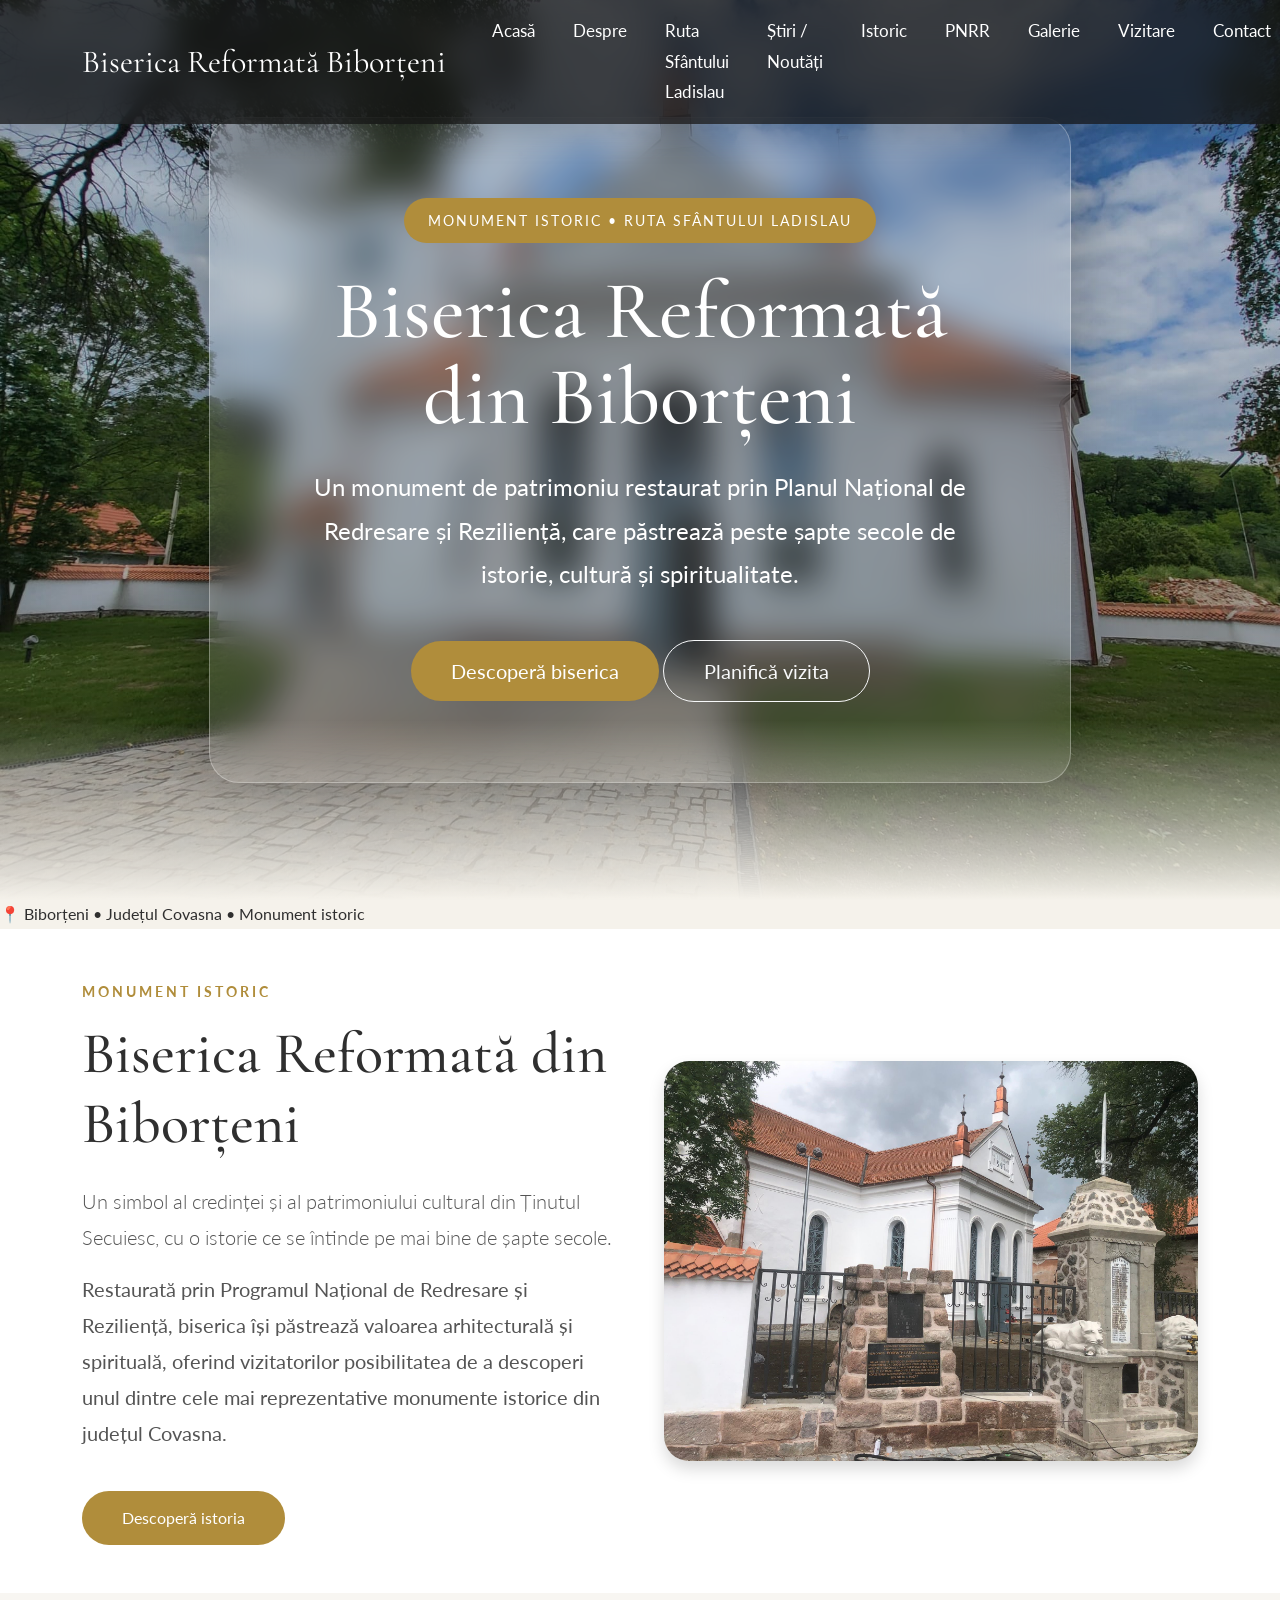
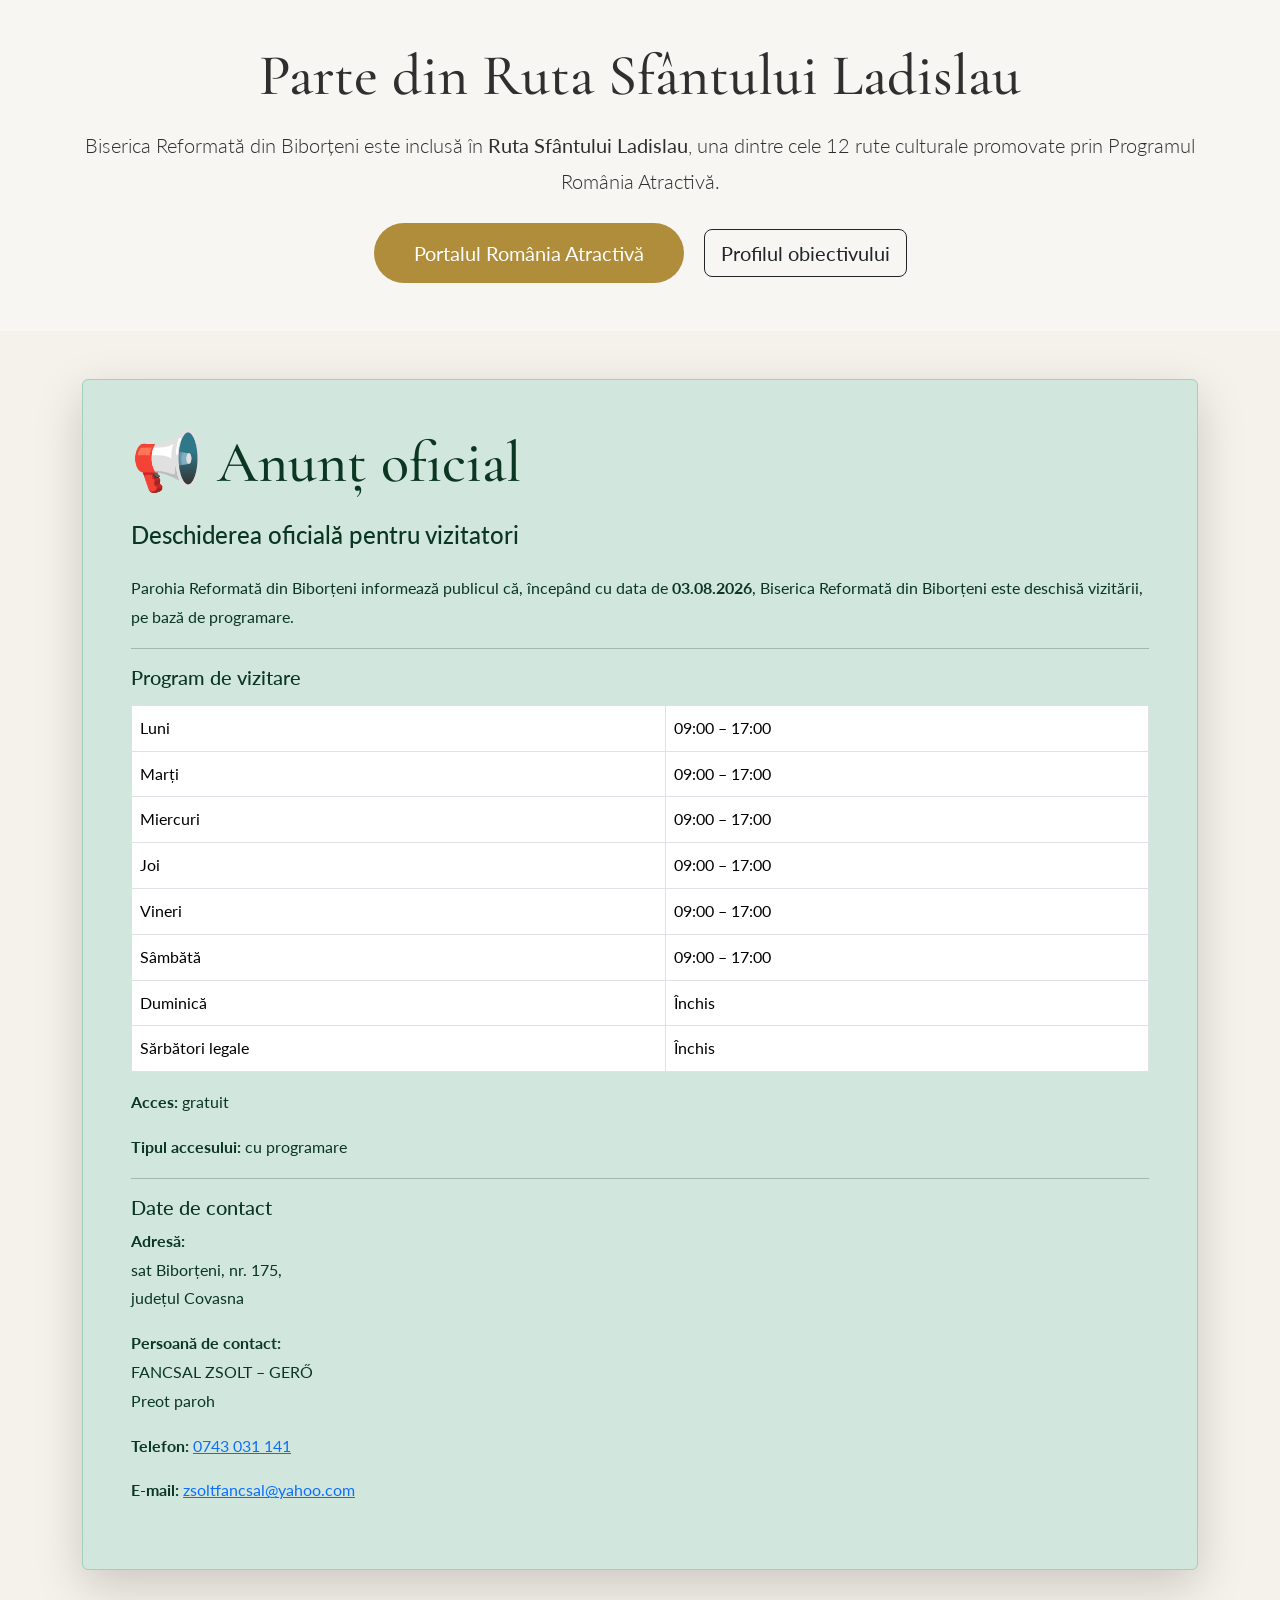
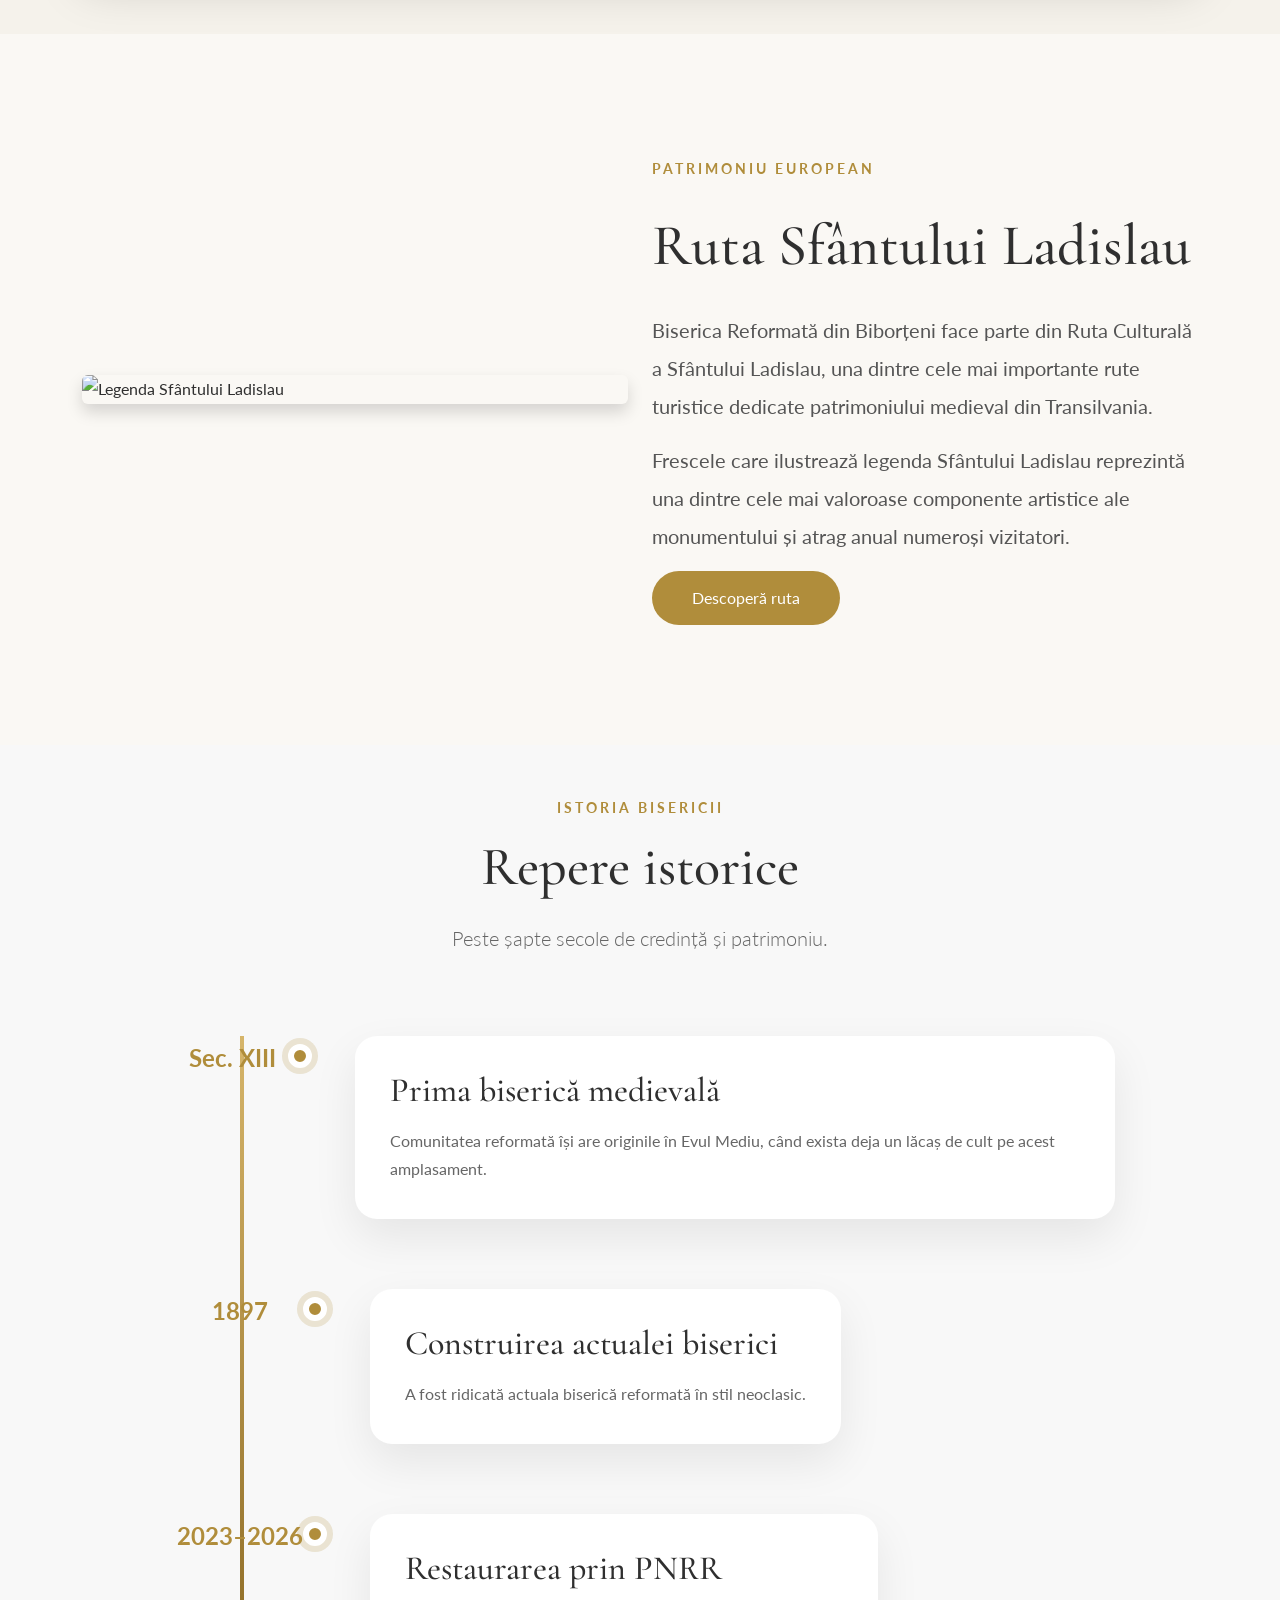
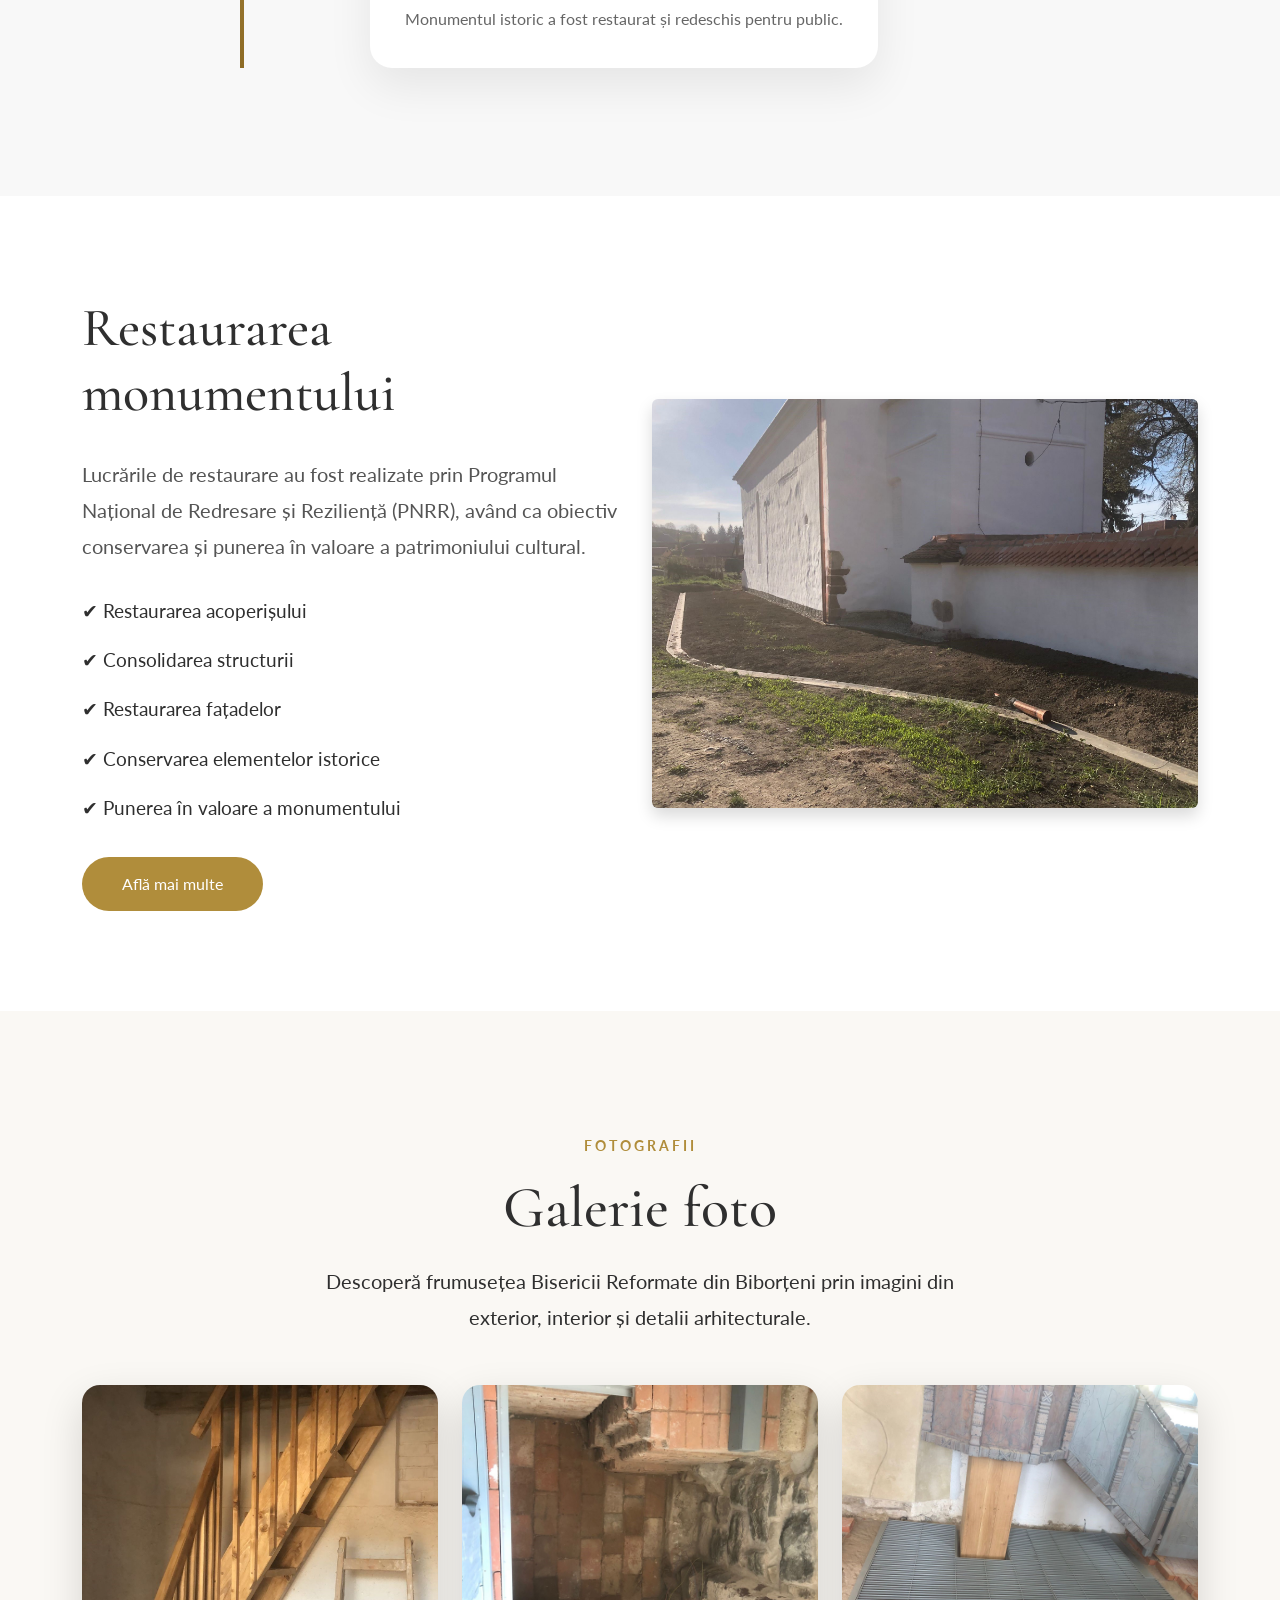
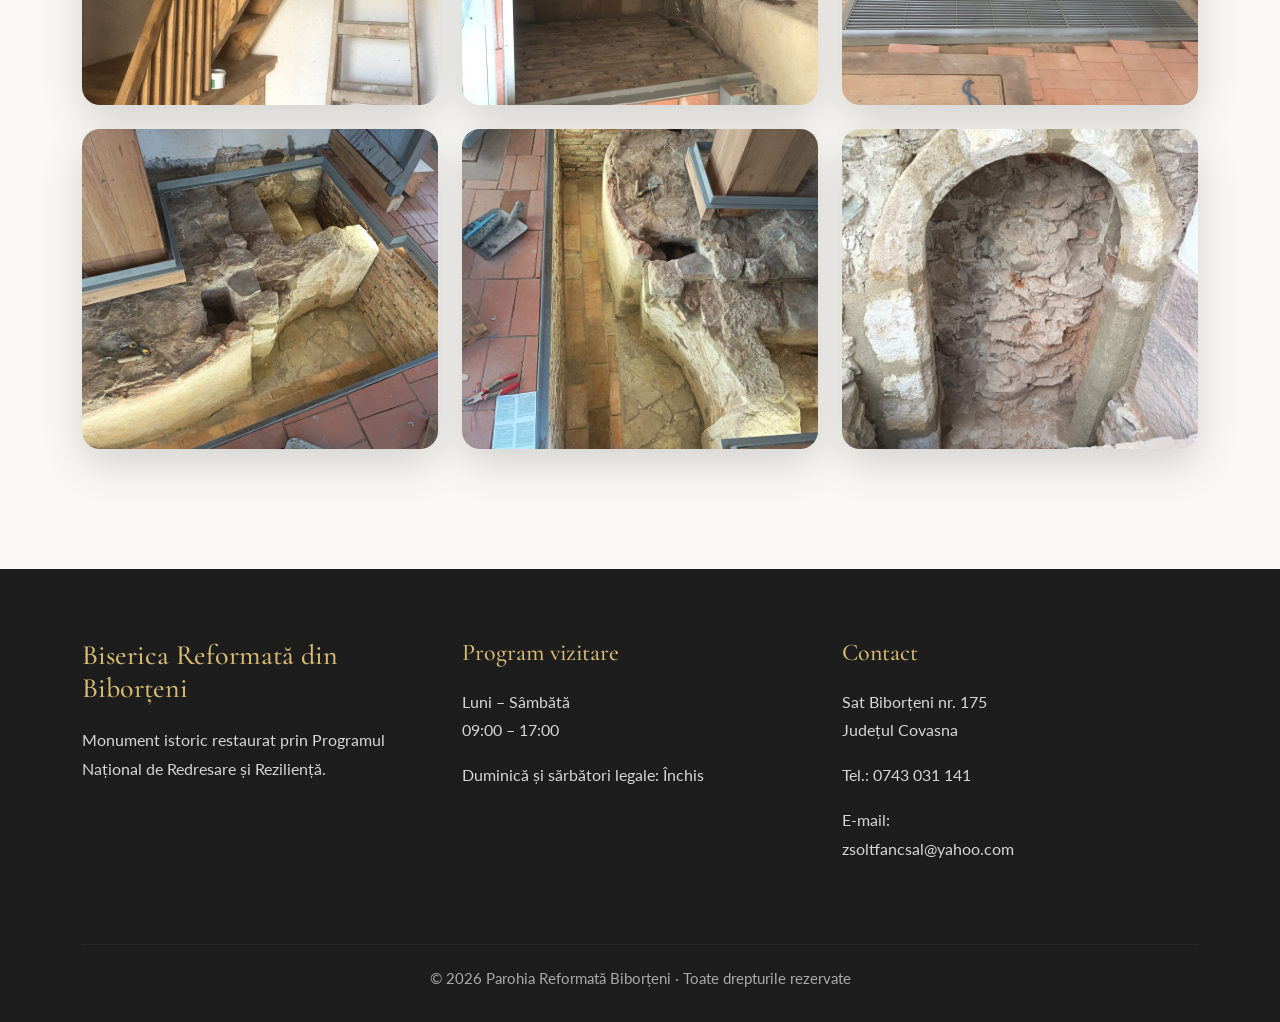
==== commit 6ffff041: "Add news and announcements page" ====
--- a/index.html
+++ b/index.html
@@ -73,6 +73,11 @@
 
 <li class="nav-item">
     <a class="nav-link" href="#ruta">Ruta Sfântului Ladislau</a>
+</li>
+<li class="nav-item">
+<a class="nav-link" href="stiri.html">
+Știri / Noutăți
+</a>
 </li>
 
 <li class="nav-item">
